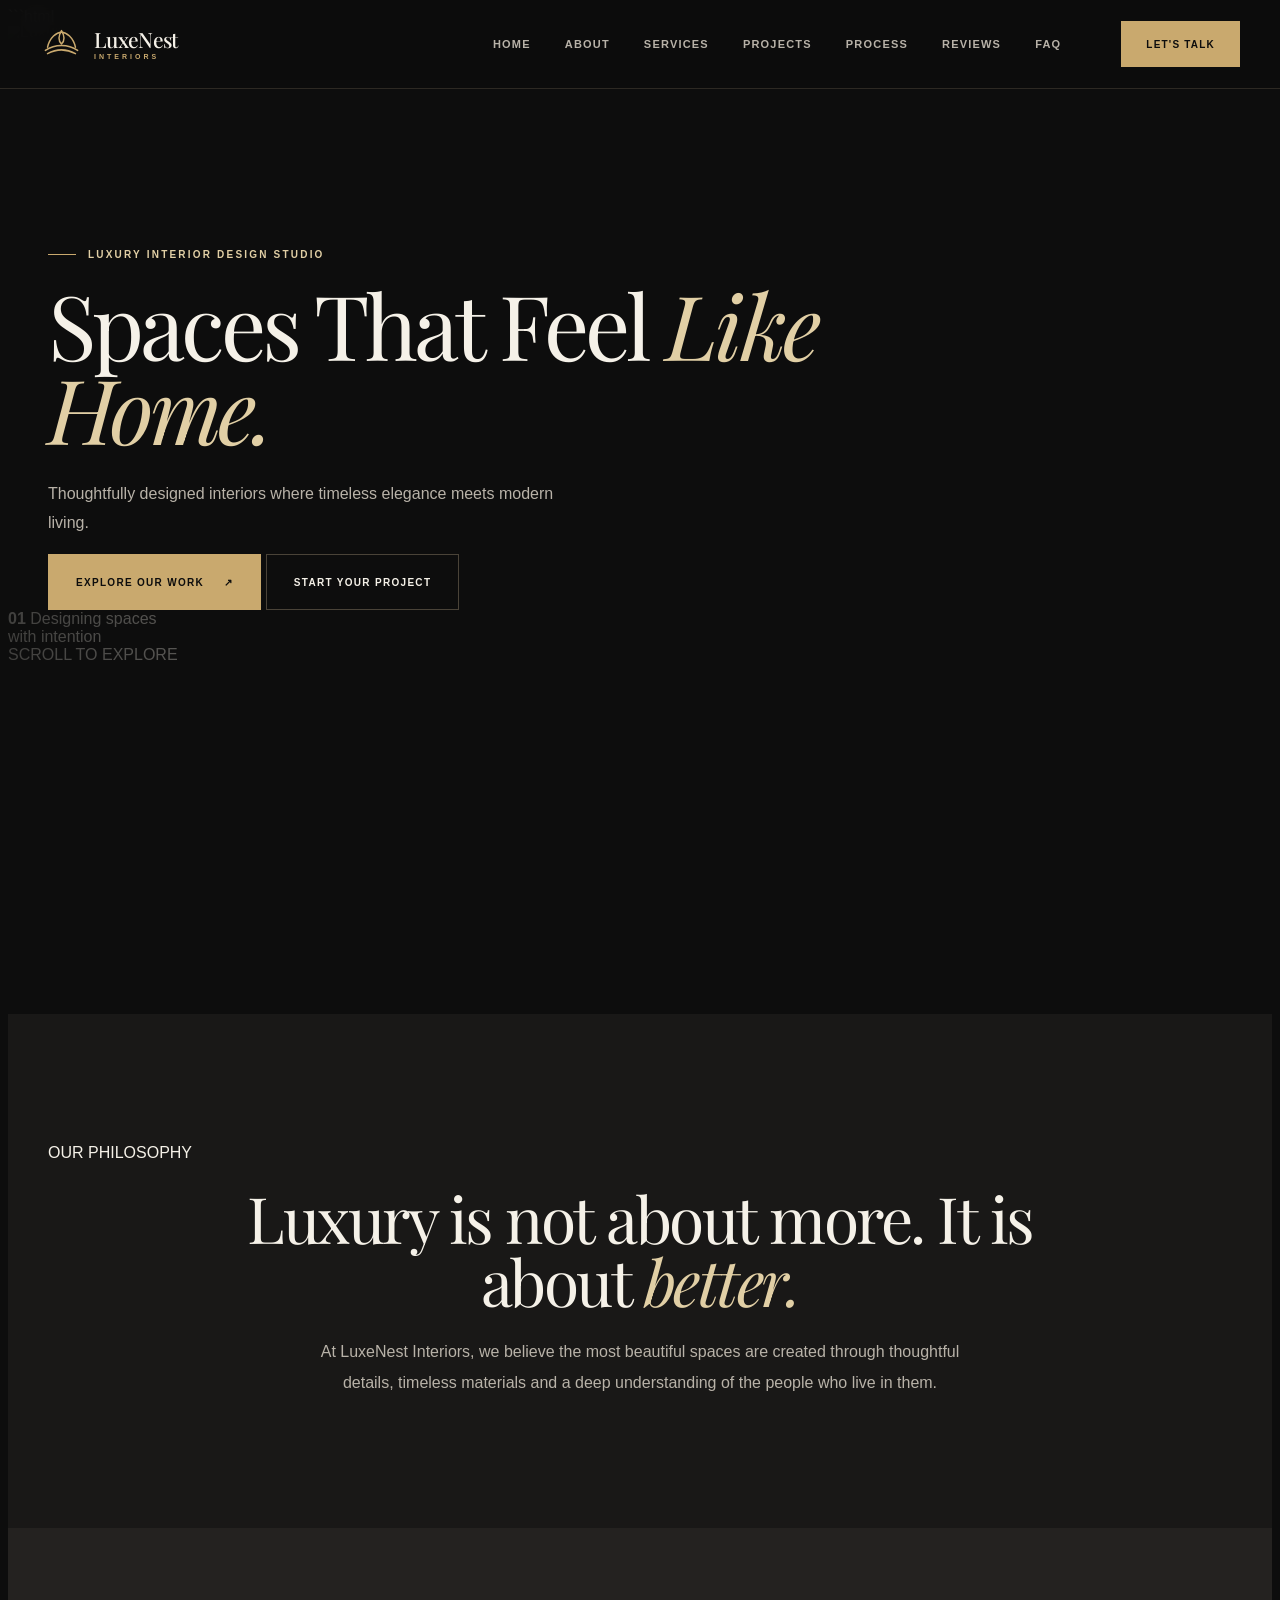
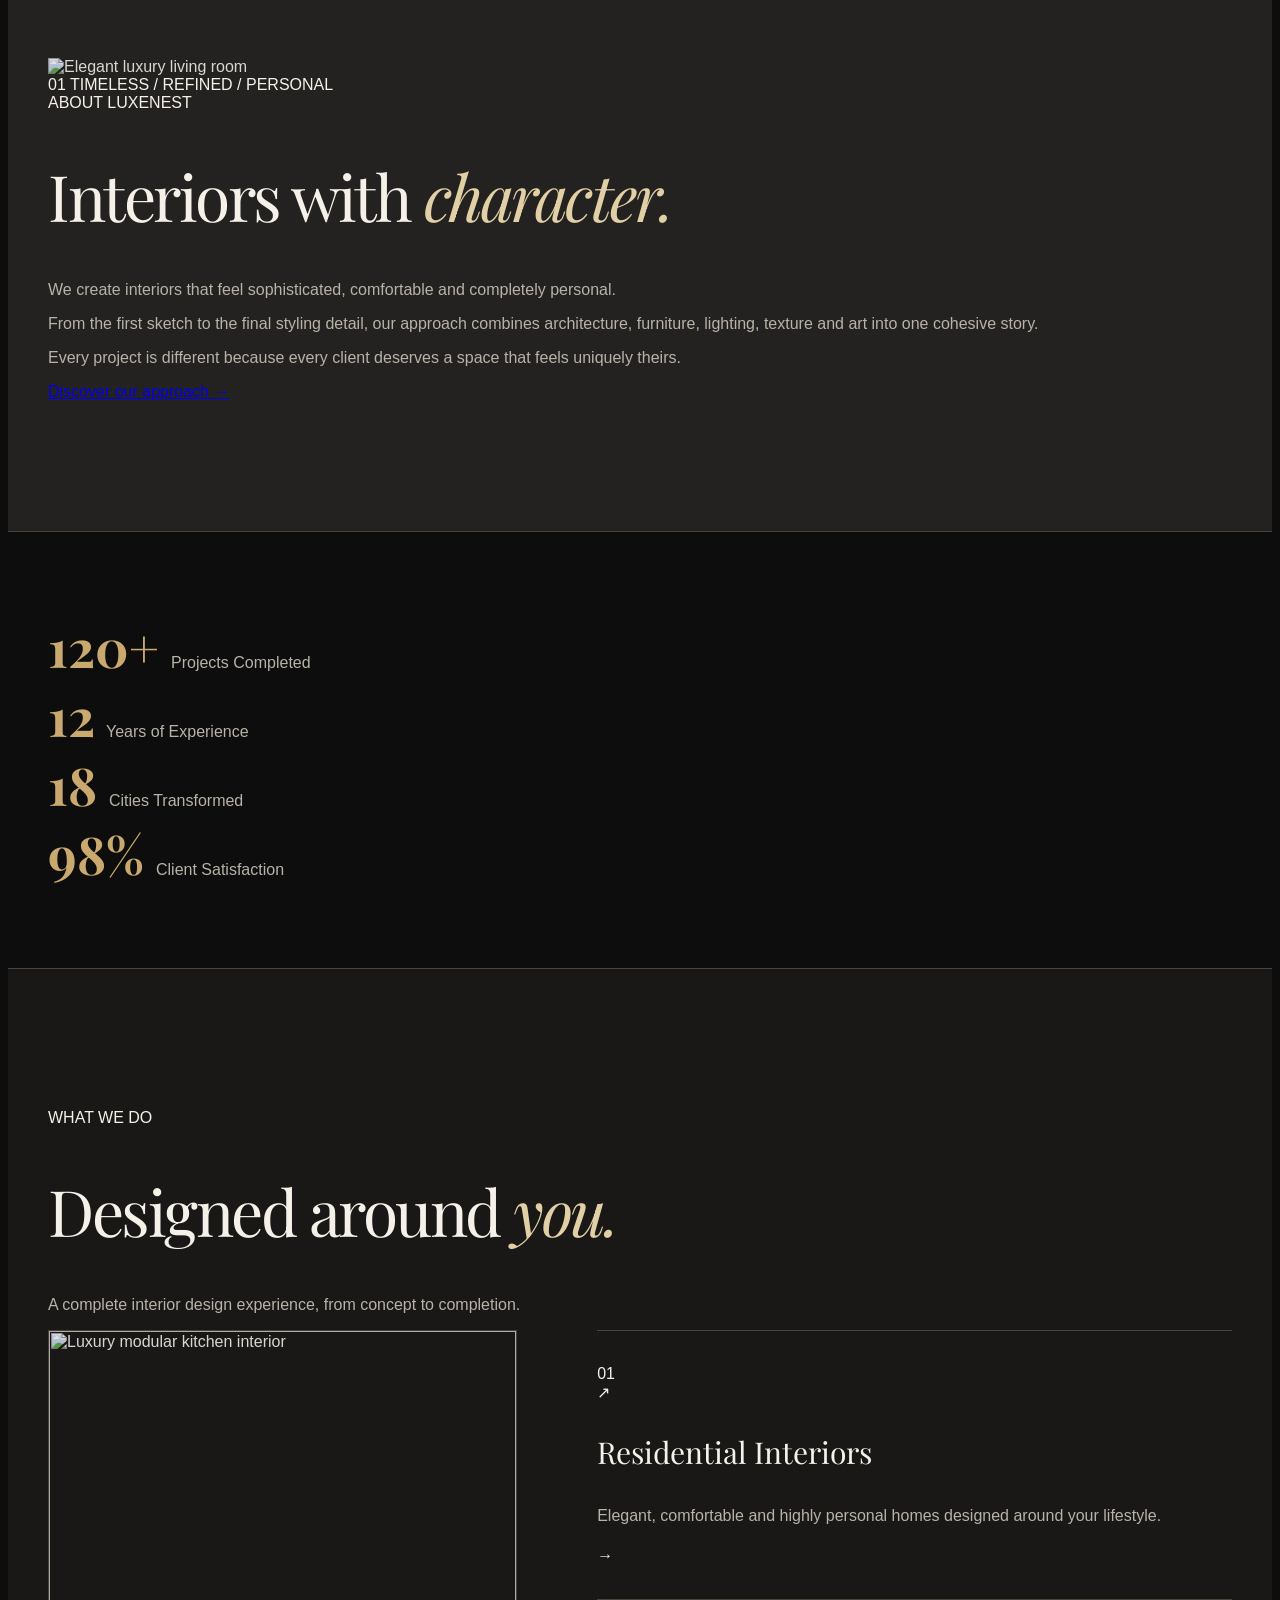
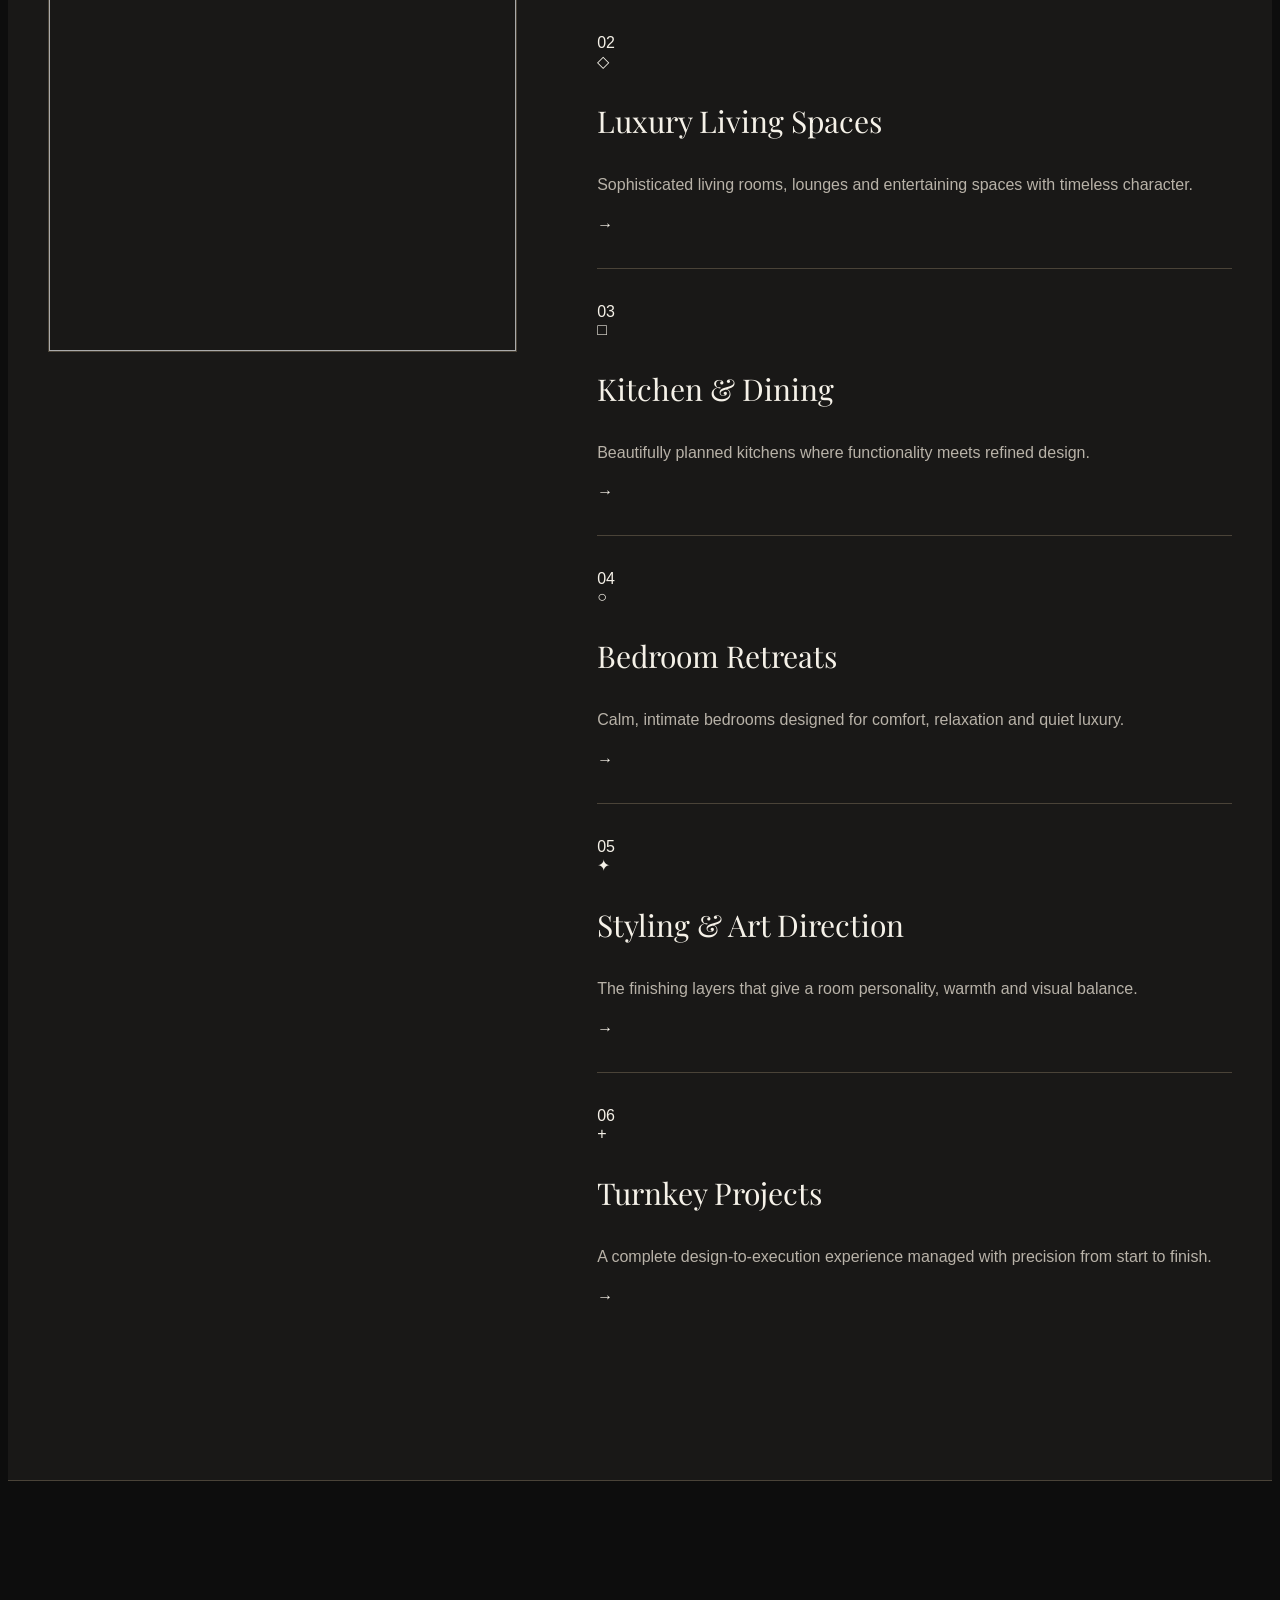
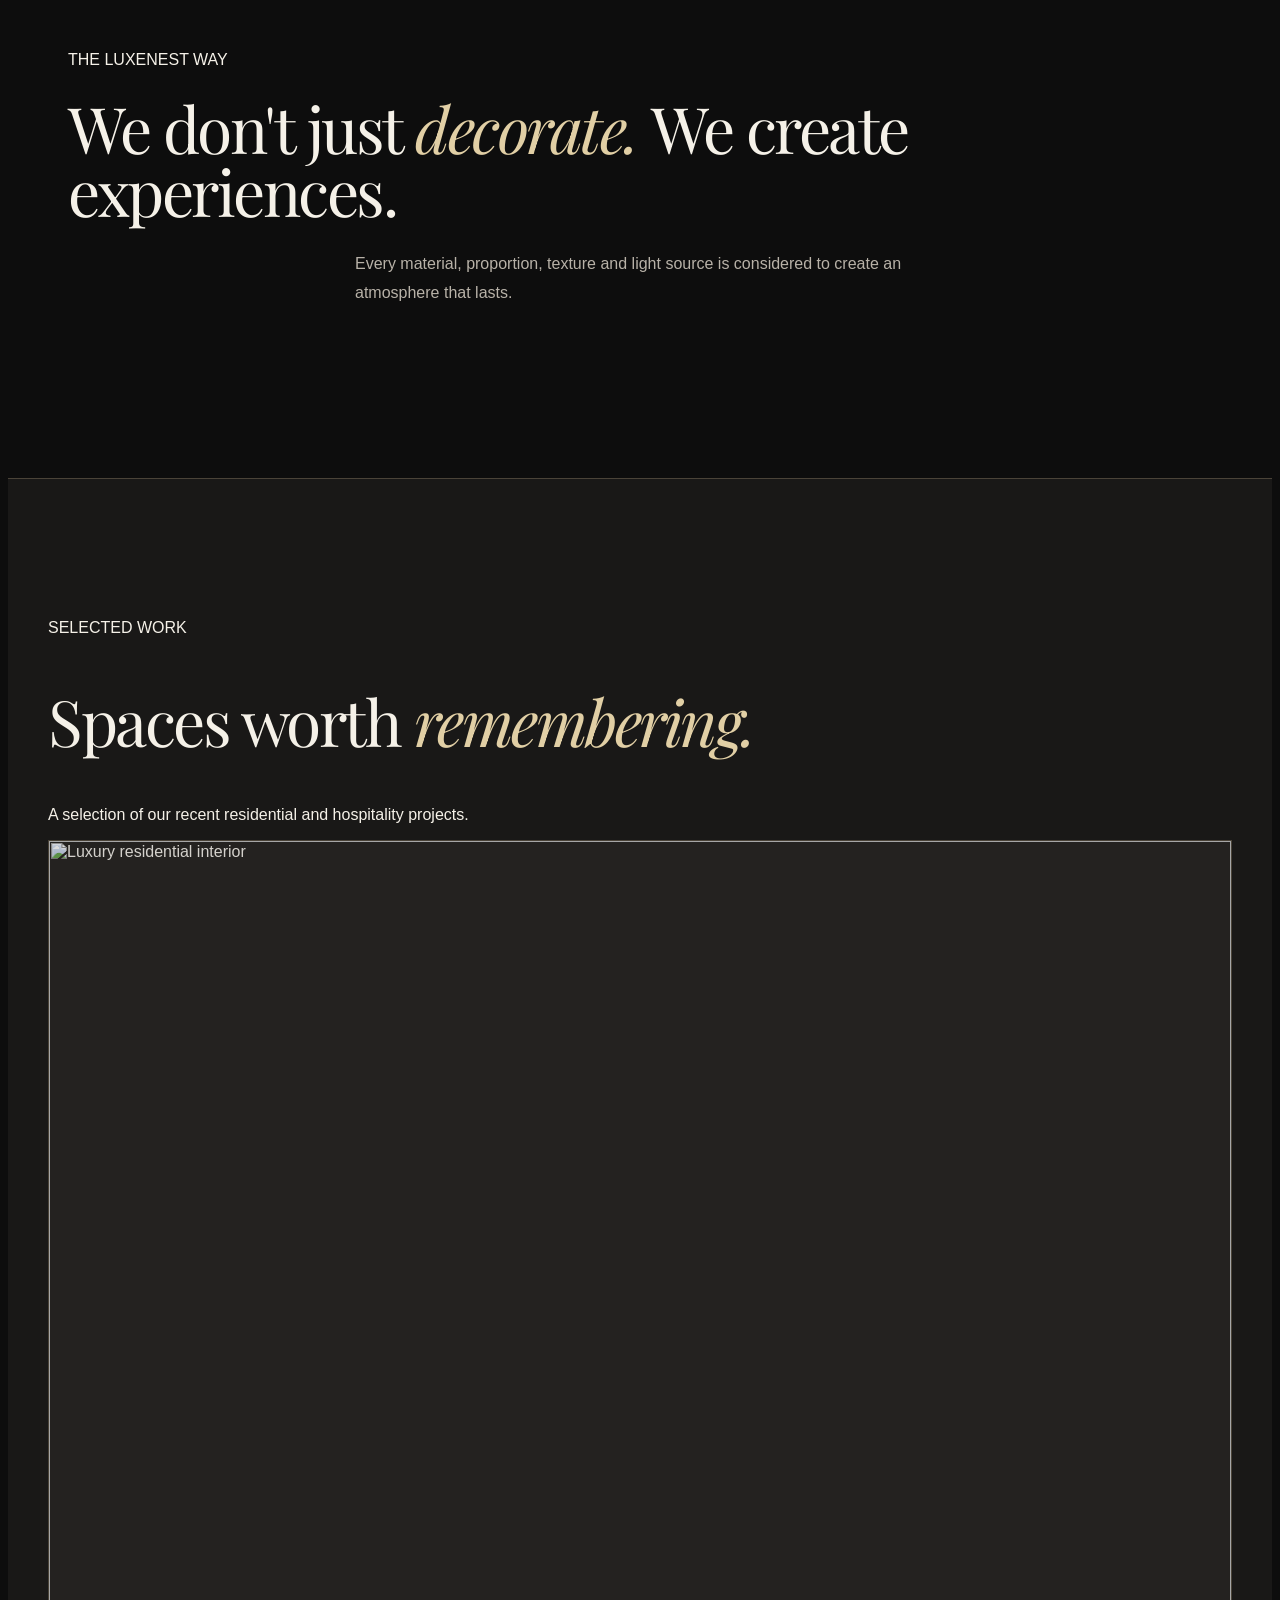
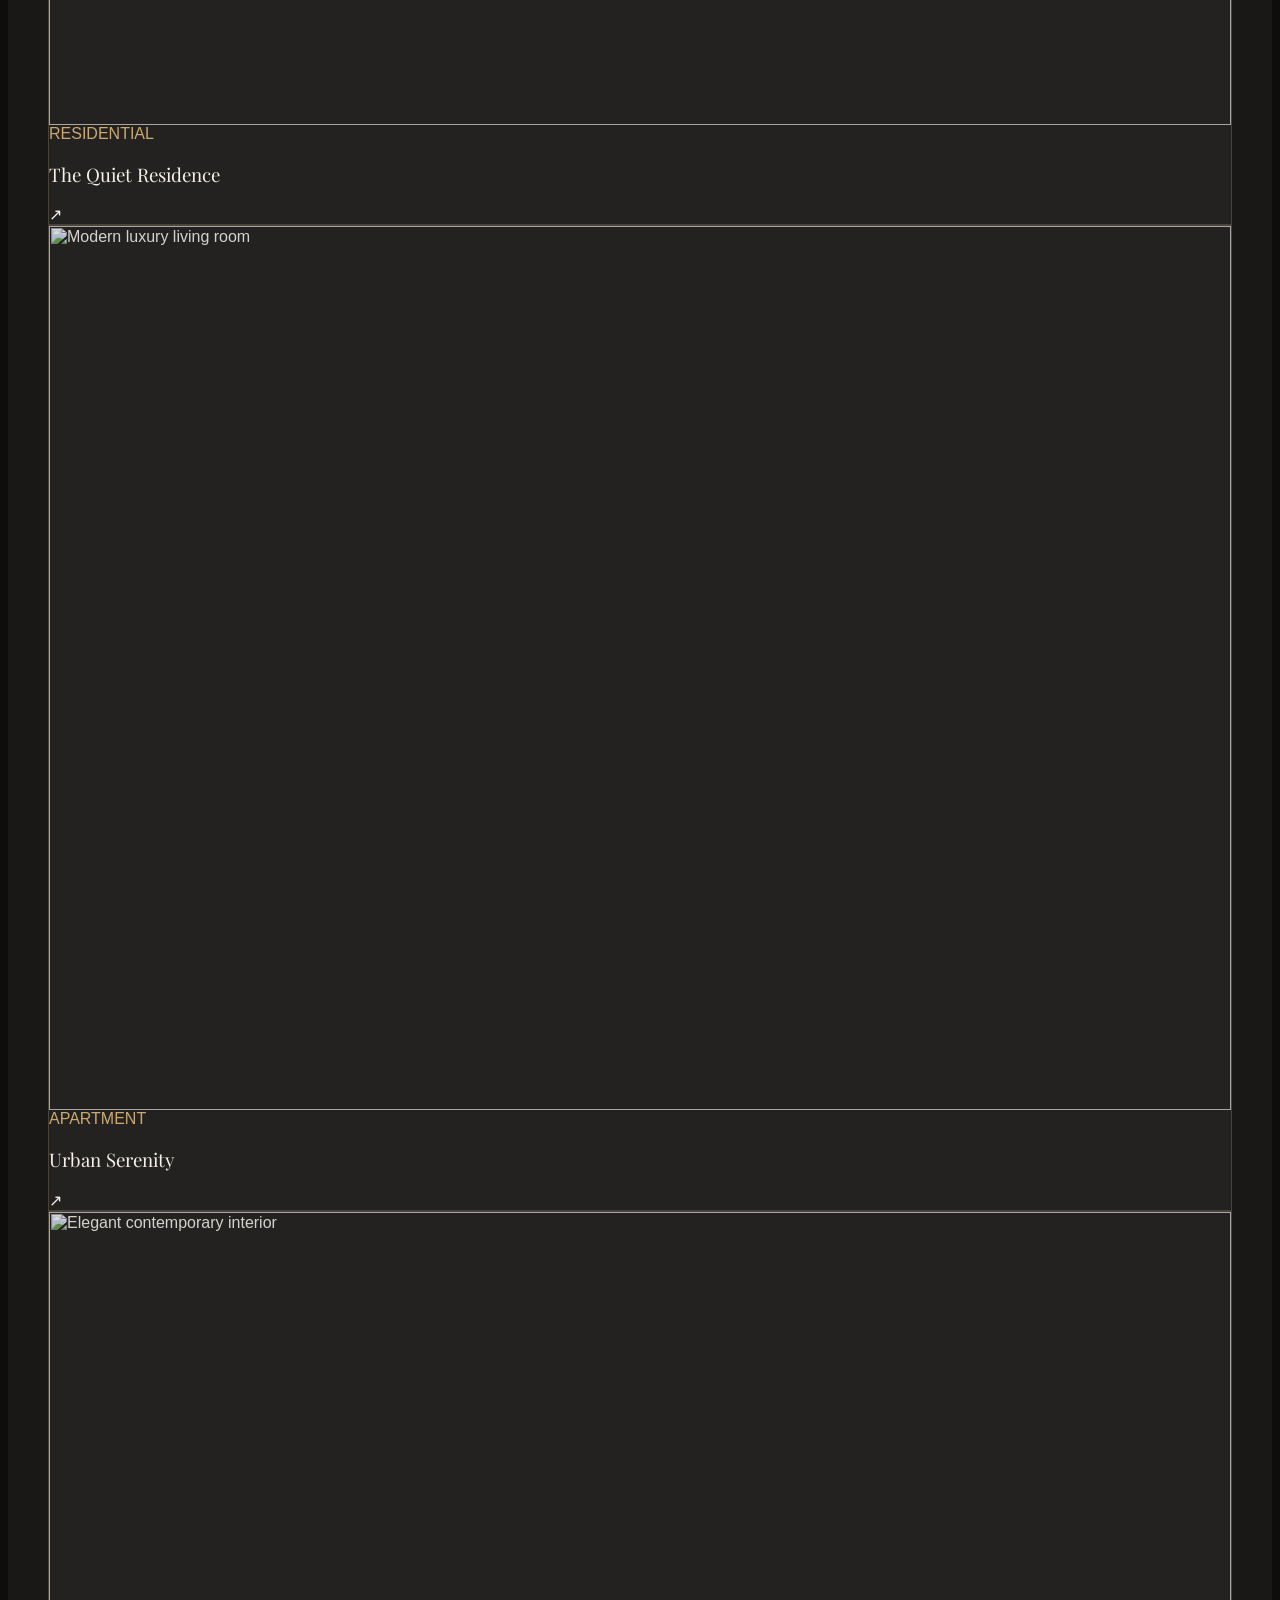
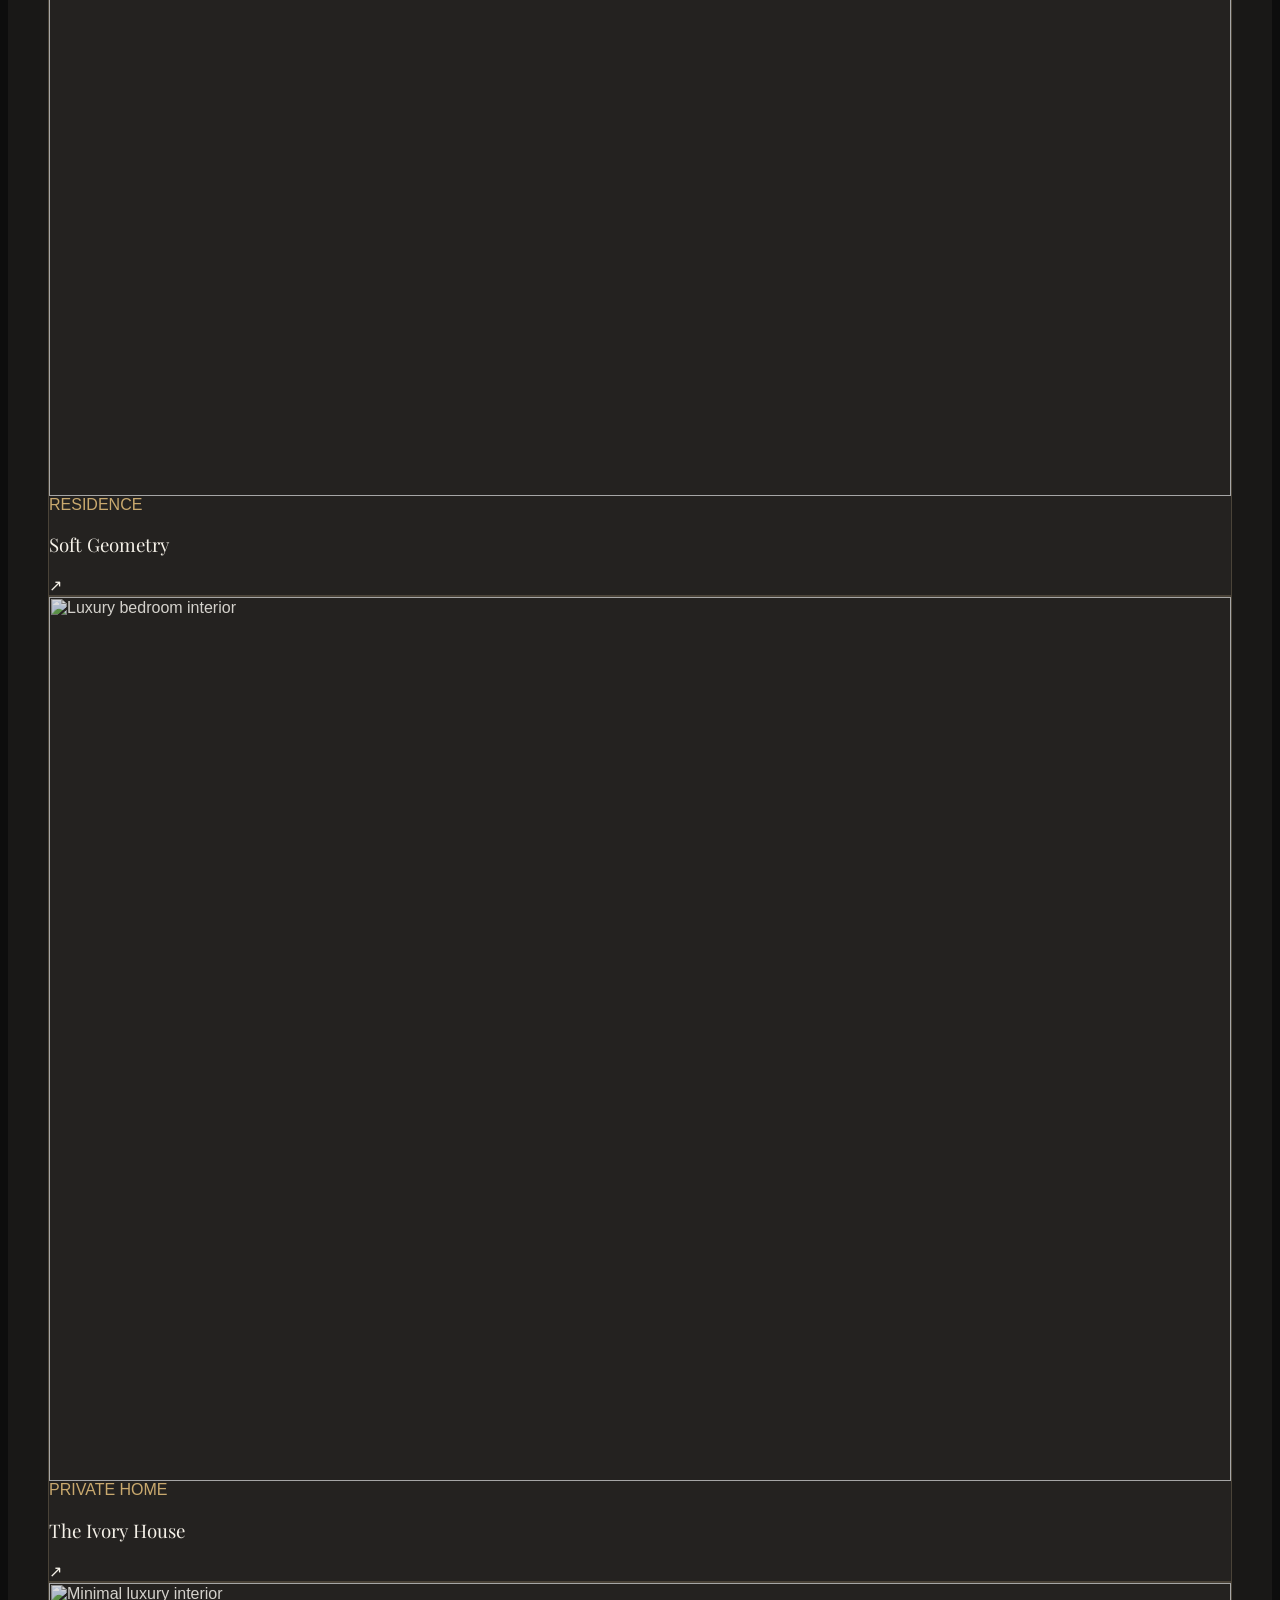
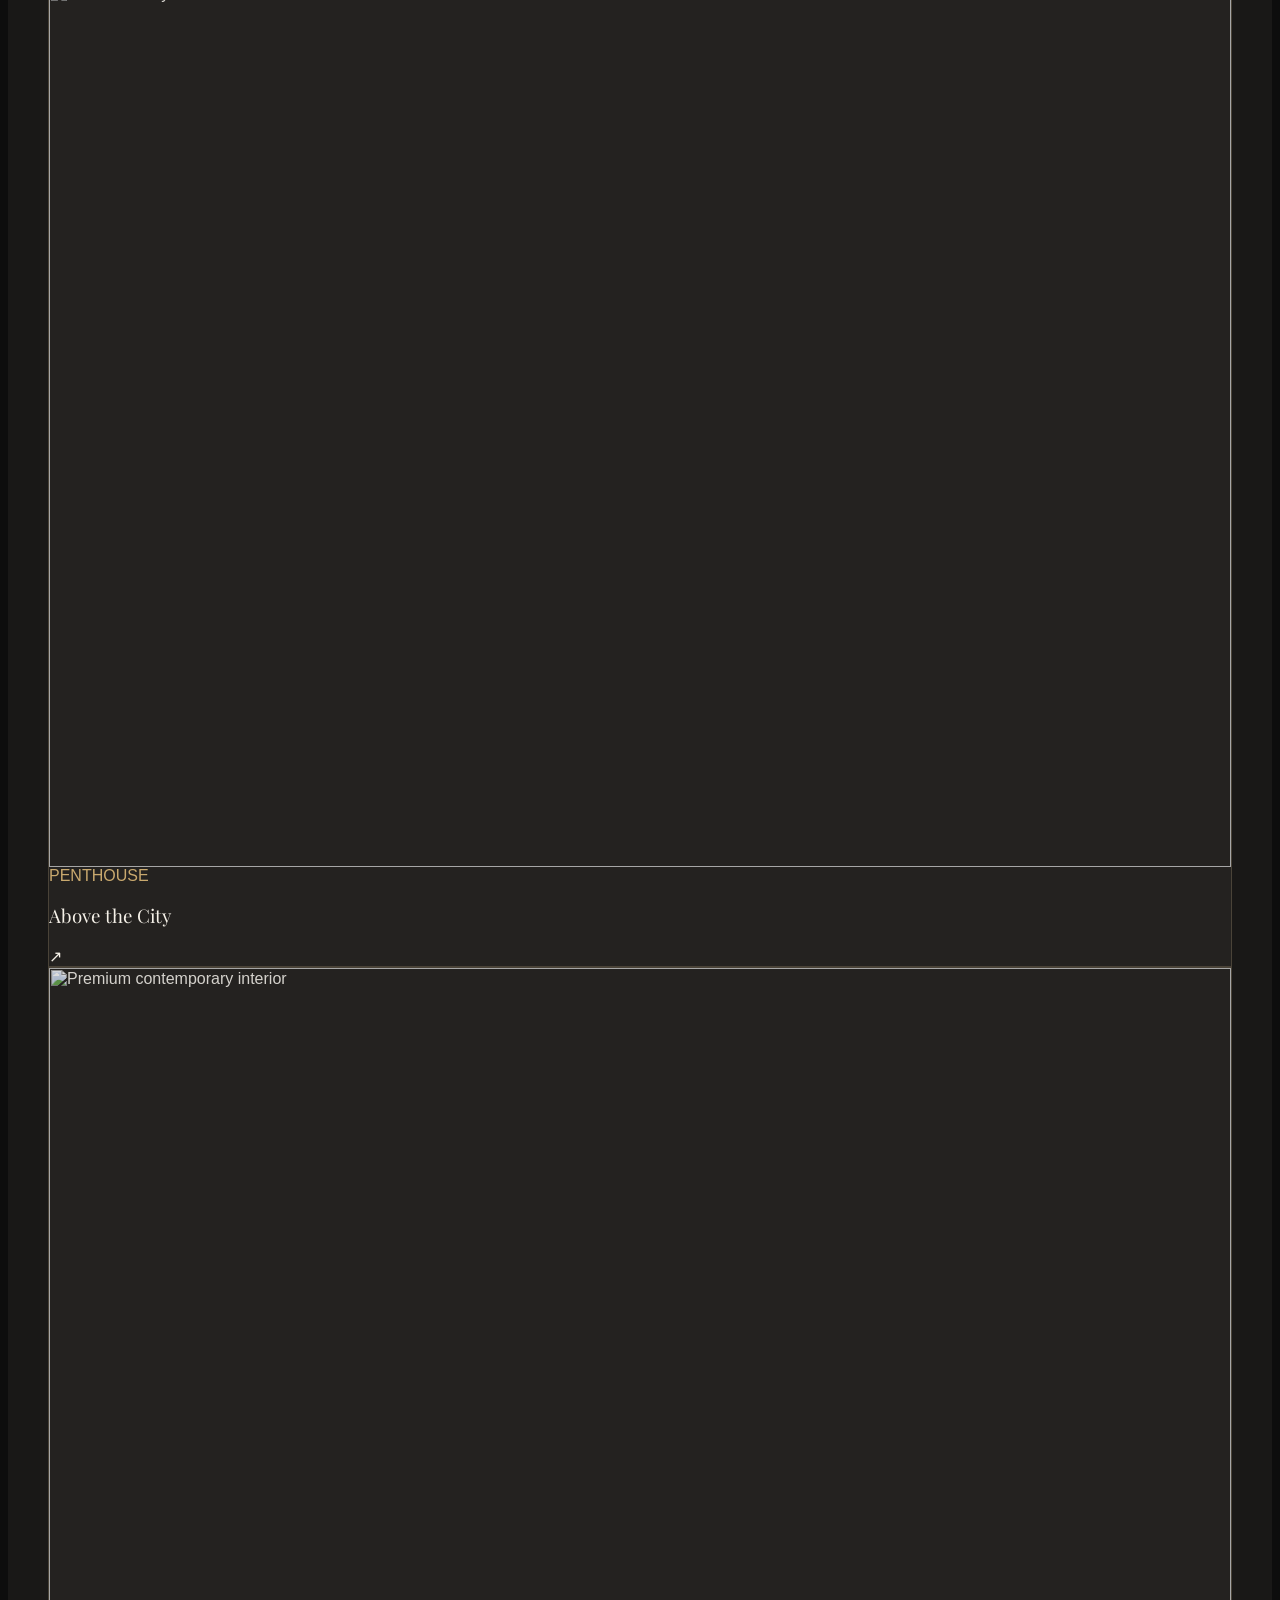
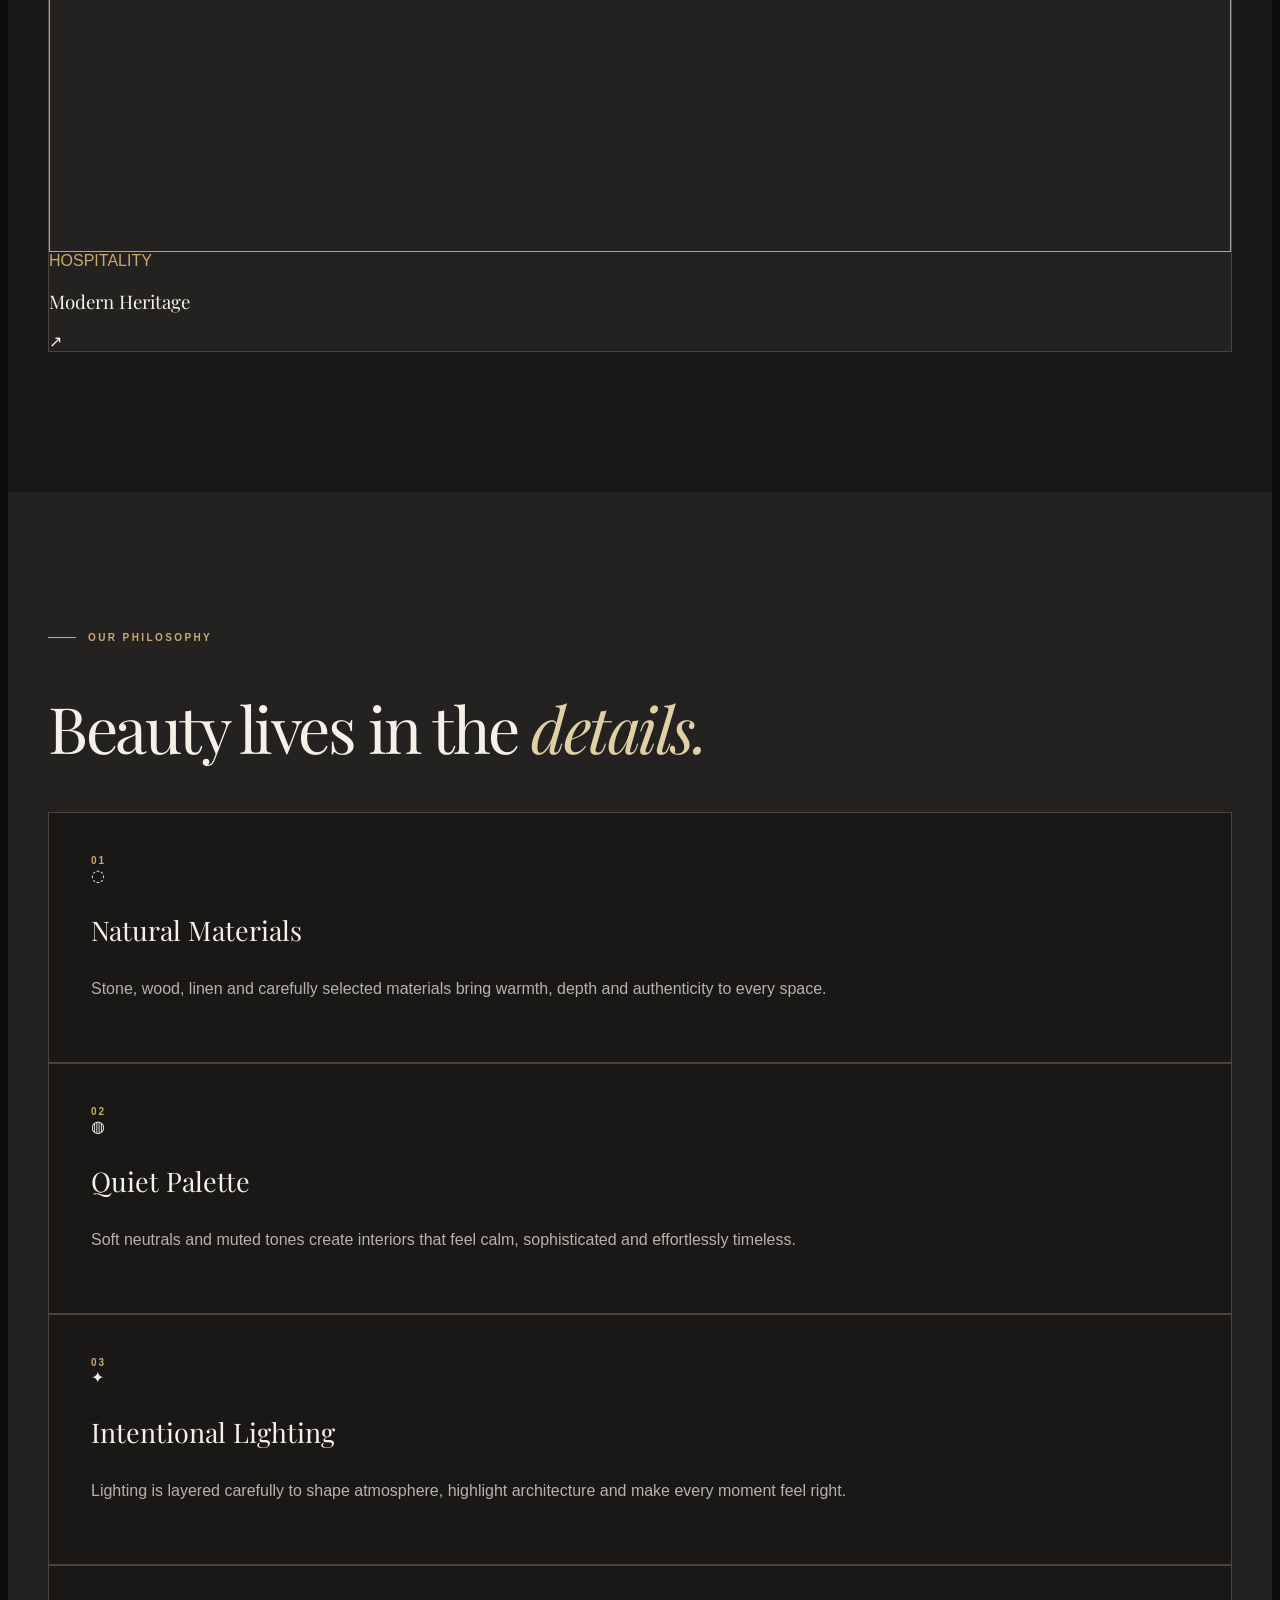
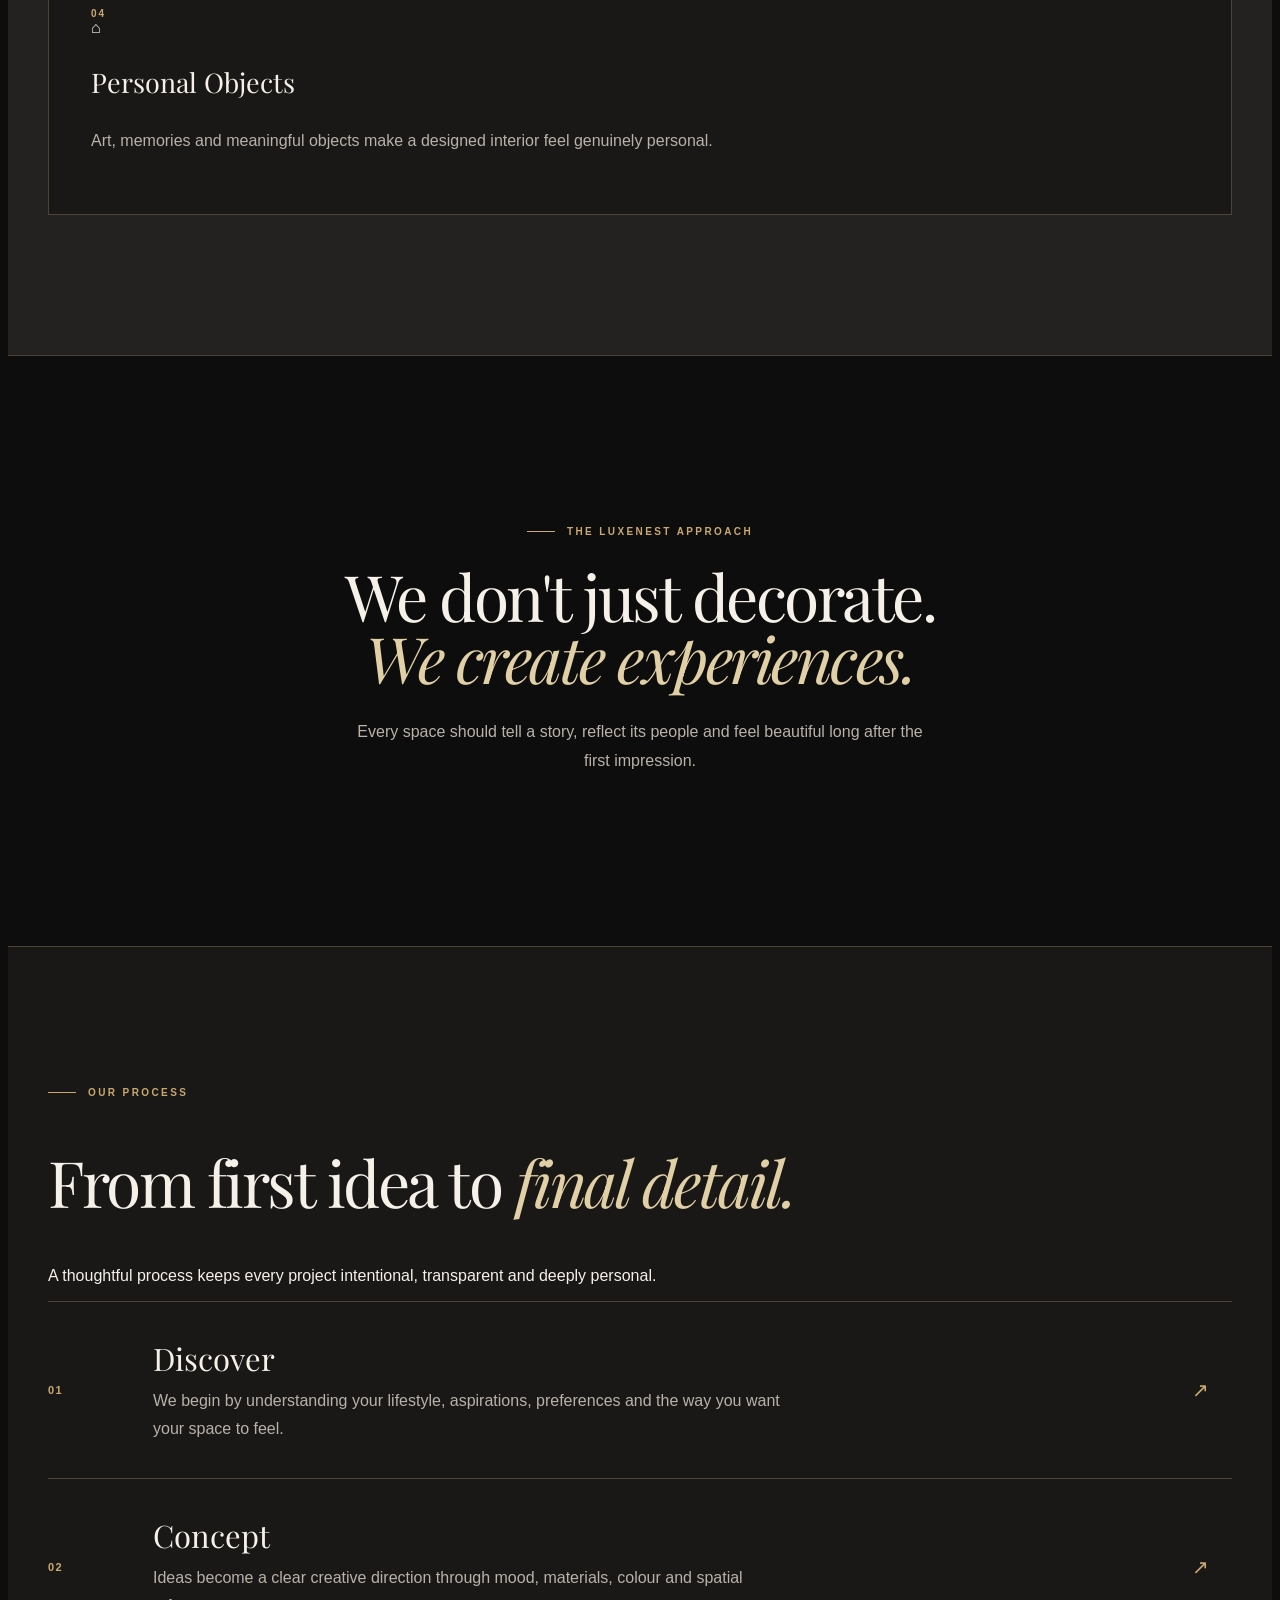
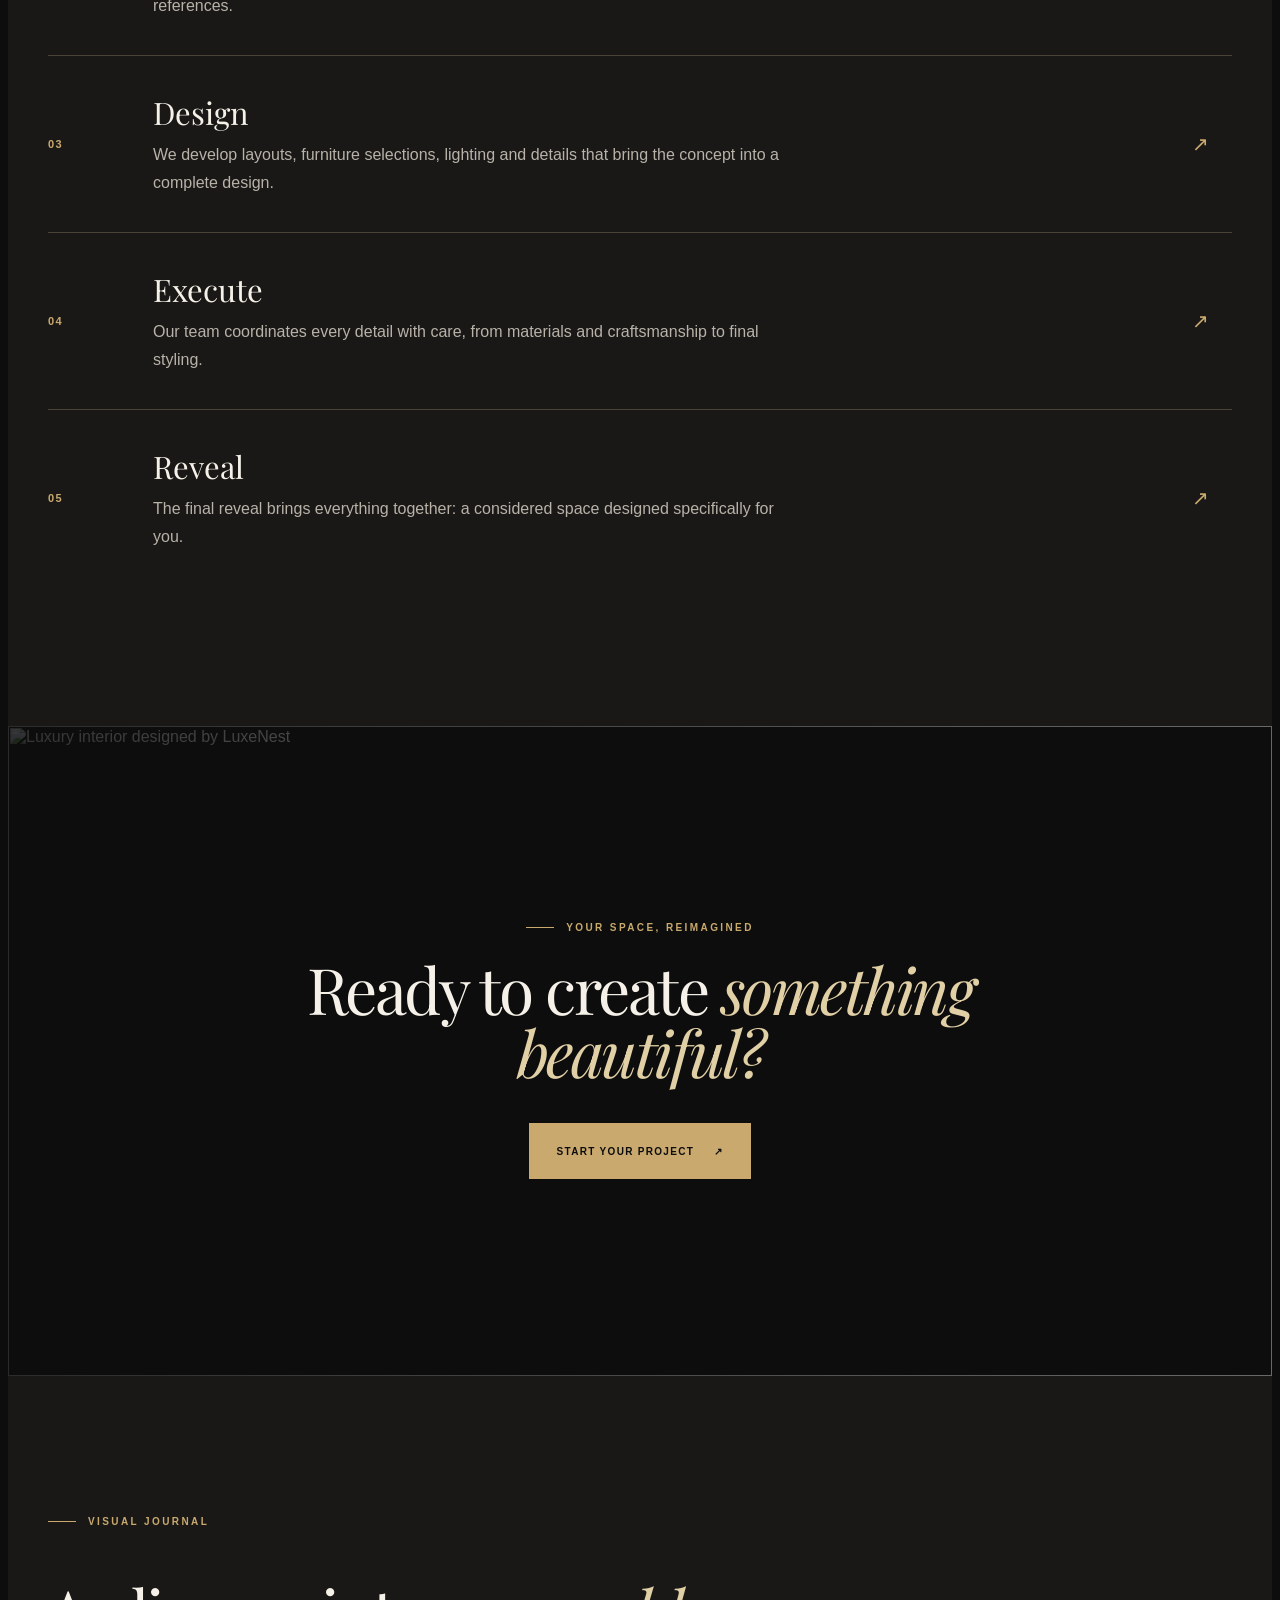
==== index.html @ ed3431c9 "Initial LuxeNest website" ====
```html
<!DOCTYPE html>
<html lang="en">

<head>

    <meta charset="UTF-8">

    <meta
        name="viewport"
        content="width=device-width, initial-scale=1.0"
    >

    <meta
        name="description"
        content="LuxeNest Interiors — Luxury interior design for refined modern living."
    >

    <title>LuxeNest Interiors | Luxury Interior Design</title>

    <!-- Google Fonts -->
    <link rel="preconnect" href="https://fonts.googleapis.com">

    <link
        rel="preconnect"
        href="https://fonts.gstatic.com"
        crossorigin
    >

    <link
        href="https://fonts.googleapis.com/css2?family=DM+Sans:wght@400;500;600;700&family=Playfair+Display:wght@400;500;600;700&display=swap"
        rel="stylesheet"
    >

    <!-- Main CSS -->
    <link
        rel="stylesheet"
        href="css/style.css"
    >

</head>


<body>


    <!-- =====================================================
         HEADER
    ====================================================== -->

    <header class="site-header">

        <div class="nav-container">

            <!-- PURE SYMBOL LOGO -->
            <a
                href="#home"
                class="logo"
                aria-label="LuxeNest Interiors"
            >

                <svg
                    class="brand-mark"
                    viewBox="0 0 80 80"
                    xmlns="http://www.w3.org/2000/svg"
                    aria-hidden="true"
                >

                    <!-- Outer nest curves -->

                    <path
                        d="M14 45
                           C18 27 31 17 40 17
                           C49 17 62 27 66 45"
                        fill="none"
                        stroke="currentColor"
                        stroke-width="3"
                        stroke-linecap="round"
                    />

                    <path
                        d="M10 51
                           C22 43 31 42 40 42
                           C49 42 58 43 70 51"
                        fill="none"
                        stroke="currentColor"
                        stroke-width="3"
                        stroke-linecap="round"
                    />

                    <path
                        d="M14 57
                           C25 51 32 50 40 50
                           C48 50 55 51 66 57"
                        fill="none"
                        stroke="currentColor"
                        stroke-width="3"
                        stroke-linecap="round"
                    />

                    <!-- Abstract central leaf -->

                    <path
                        d="M40 14
                           C34 24 34 33 40 39
                           C46 33 46 24 40 14Z"
                        fill="currentColor"
                    />

                </svg>

                <span class="logo-text">

                    <span class="logo-main">
                        LuxeNest
                    </span>

                    <span class="logo-sub">
                        INTERIORS
                    </span>

                </span>

            </a>


            <!-- Desktop Navigation -->

            <nav class="desktop-nav">

                <a href="#home">Home</a>

                <a href="#about">About</a>

                <a href="#services">Services</a>

                <a href="#projects">Projects</a>

                <a href="#process">Process</a>

                <a href="#reviews">Reviews</a>

                <a href="#faq">FAQ</a>

            </nav>


            <!-- Header CTA -->

            <a
                href="#contact"
                class="nav-contact"
            >
                Let's Talk
            </a>

        </div>

    </header>



    <!-- =====================================================
         MAIN
    ====================================================== -->

    <main>


        <!-- =================================================
             HERO
        ================================================== -->

        <section
            class="hero"
            id="home"
        >

            <div class="hero-image-wrapper">

                <img
                    src="images/hero.png"
                    alt="Luxury modern interior designed by LuxeNest"
                    class="hero-image"
                >

            </div>


            <div class="hero-overlay"></div>


            <div class="hero-content">

                <div class="hero-kicker">

                    <span></span>

                    LUXURY INTERIOR DESIGN STUDIO

                </div>


                <h1>

                    Spaces That Feel

                    <em>
                        Like Home.
                    </em>

                </h1>


                <p>

                    Thoughtfully designed interiors where timeless
                    elegance meets modern living.

                </p>


                <div class="hero-buttons">

                    <a
                        href="#projects"
                        class="btn btn-light"
                    >

                        Explore Our Work

                        <span>↗</span>

                    </a>


                    <a
                        href="#contact"
                        class="btn btn-outline-light"
                    >

                        Start Your Project

                    </a>

                </div>

            </div>


            <div class="hero-bottom">

                <div>

                    <strong>
                        01
                    </strong>

                    <span>
                        Designing spaces
                        <br>
                        with intention
                    </span>

                </div>


                <div class="scroll-indicator">

                    <span>
                        SCROLL TO EXPLORE
                    </span>

                    <div class="scroll-line"></div>

                </div>

            </div>

        </section>



        <!-- =================================================
             INTRODUCTION
        ================================================== -->

        <section class="intro-section">

            <div class="section-container intro-grid">

                <div class="small-label">

                    OUR PHILOSOPHY

                </div>


                <div class="intro-text">

                    <h2>

                        Luxury is not about

                        <span>
                            more.
                        </span>

                        It is about

                        <em>
                            better.
                        </em>

                    </h2>


                    <p>

                        At LuxeNest Interiors, we believe the most
                        beautiful spaces are created through thoughtful
                        details, timeless materials and a deep
                        understanding of the people who live in them.

                    </p>

                </div>

            </div>

        </section>



        <!-- =================================================
             ABOUT
        ================================================== -->

        <section
            class="about-section section-padding"
            id="about"
        >

            <div class="section-container about-grid">


                <div class="about-image reveal-image">

                    <img
                        src="images/about.png"
                        alt="Elegant luxury living room"
                        loading="lazy"
                    >


                    <div class="image-caption">

                        <span>
                            01
                        </span>

                        <span>
                            TIMELESS / REFINED / PERSONAL
                        </span>

                    </div>

                </div>



                <div class="about-content">

                    <div class="section-label">

                        <span></span>

                        ABOUT LUXENEST

                    </div>


                    <h2>

                        Interiors with

                        <em>
                            character.
                        </em>

                    </h2>


                    <p class="lead">

                        We create interiors that feel sophisticated,
                        comfortable and completely personal.

                    </p>


                    <p>

                        From the first sketch to the final styling
                        detail, our approach combines architecture,
                        furniture, lighting, texture and art into
                        one cohesive story.

                    </p>


                    <p>

                        Every project is different because every
                        client deserves a space that feels uniquely
                        theirs.

                    </p>


                    <a
                        href="#services"
                        class="text-link"
                    >

                        Discover our approach

                        <span>
                            →
                        </span>

                    </a>

                </div>

            </div>

        </section>



        <!-- =================================================
             STATS
        ================================================== -->

        <section class="stats-section">

            <div class="section-container stats-grid">

                <div class="stat-item">

                    <strong>
                        120+
                    </strong>

                    <span>
                        Projects Completed
                    </span>

                </div>


                <div class="stat-item">

                    <strong>
                        12
                    </strong>

                    <span>
                        Years of Experience
                    </span>

                </div>


                <div class="stat-item">

                    <strong>
                        18
                    </strong>

                    <span>
                        Cities Transformed
                    </span>

                </div>


                <div class="stat-item">

                    <strong>
                        98%
                    </strong>

                    <span>
                        Client Satisfaction
                    </span>

                </div>

            </div>

        </section>



        <!-- =================================================
             SERVICES
        ================================================== -->

        <section
            class="services-section section-padding"
            id="services"
        >

            <div class="section-container">


                <div class="section-heading">

                    <div class="section-label">

                        <span></span>

                        WHAT WE DO

                    </div>


                    <h2>

                        Designed around

                        <em>
                            you.
                        </em>

                    </h2>


                    <p>

                        A complete interior design experience,
                        from concept to completion.

                    </p>

                </div>



                <div class="services-layout">


                    <!-- Service image -->

                    <div class="services-feature-image">

                        <img
                            src="images/modular-kitchen.png"
                            alt="Luxury modular kitchen interior"
                            loading="lazy"
                        >

                        <div class="services-image-caption">

                            <span>
                                SIGNATURE SPACES
                            </span>

                            <strong>
                                Crafted for everyday living.
                            </strong>

                        </div>

                    </div>


                    <!-- Services list -->

                    <div class="services-list">


                        <article class="service-card">

                            <div class="service-number">
                                01
                            </div>

                            <div class="service-icon">
                                ↗
                            </div>

                            <div class="service-content">

                                <h3>
                                    Residential Interiors
                                </h3>

                                <p>

                                    Elegant, comfortable and highly
                                    personal homes designed around
                                    your lifestyle.

                                </p>

                            </div>

                            <div class="service-arrow">
                                →
                            </div>

                        </article>



                        <article class="service-card">

                            <div class="service-number">
                                02
                            </div>

                            <div class="service-icon">
                                ◇
                            </div>

                            <div class="service-content">

                                <h3>
                                    Luxury Living Spaces
                                </h3>

                                <p>

                                    Sophisticated living rooms,
                                    lounges and entertaining spaces
                                    with timeless character.

                                </p>

                            </div>

                            <div class="service-arrow">
                                →
                            </div>

                        </article>



                        <article class="service-card">

                            <div class="service-number">
                                03
                            </div>

                            <div class="service-icon">
                                □
                            </div>

                            <div class="service-content">

                                <h3>
                                    Kitchen & Dining
                                </h3>

                                <p>

                                    Beautifully planned kitchens
                                    where functionality meets
                                    refined design.

                                </p>

                            </div>

                            <div class="service-arrow">
                                →
                            </div>

                        </article>



                        <article class="service-card">

                            <div class="service-number">
                                04
                            </div>

                            <div class="service-icon">
                                ○
                            </div>

                            <div class="service-content">

                                <h3>
                                    Bedroom Retreats
                                </h3>

                                <p>

                                    Calm, intimate bedrooms designed
                                    for comfort, relaxation and
                                    quiet luxury.

                                </p>

                            </div>

                            <div class="service-arrow">
                                →
                            </div>

                        </article>



                        <article class="service-card">

                            <div class="service-number">
                                05
                            </div>

                            <div class="service-icon">
                                ✦
                            </div>

                            <div class="service-content">

                                <h3>
                                    Styling & Art Direction
                                </h3>

                                <p>

                                    The finishing layers that give
                                    a room personality, warmth and
                                    visual balance.

                                </p>

                            </div>

                            <div class="service-arrow">
                                →
                            </div>

                        </article>



                        <article class="service-card">

                            <div class="service-number">
                                06
                            </div>

                            <div class="service-icon">
                                +
                            </div>

                            <div class="service-content">

                                <h3>
                                    Turnkey Projects
                                </h3>

                                <p>

                                    A complete design-to-execution
                                    experience managed with precision
                                    from start to finish.

                                </p>

                            </div>

                            <div class="service-arrow">
                                →
                            </div>

                        </article>


                    </div>

                </div>

            </div>

        </section>



        <!-- =================================================
             STATEMENT
        ================================================== -->

        <section class="dark-statement">

            <div class="statement-circle"></div>

            <div class="section-container">

                <div class="statement-label">

                    THE LUXENEST WAY

                </div>


                <h2>

                    We don't just

                    <em>
                        decorate.
                    </em>

                    We create

                    <span>
                        experiences.
                    </span>

                </h2>


                <p>

                    Every material, proportion, texture and light
                    source is considered to create an atmosphere
                    that lasts.

                </p>

            </div>

        </section>



        <!-- =================================================
             PROJECTS
        ================================================== -->

        <section
            class="projects-section section-padding"
            id="projects"
        >

            <div class="section-container">


                <div class="projects-heading">

                    <div>

                        <div class="section-label">

                            <span></span>

                            SELECTED WORK

                        </div>


                        <h2>

                            Spaces worth

                            <em>
                                remembering.
                            </em>

                        </h2>

                    </div>


                    <p>

                        A selection of our recent residential
                        and hospitality projects.

                    </p>

                </div>



                <div class="projects-grid">


                    <article class="project-card project-large">

                        <div class="project-image">

                            <img
                                src="images/project1.png"
                                alt="Luxury residential interior"
                                loading="lazy"
                            >


                            <div class="project-overlay">

                                <div>

                                    <span>
                                        RESIDENTIAL
                                    </span>

                                    <h3>
                                        The Quiet Residence
                                    </h3>

                                </div>


                                <div class="project-circle">
                                    ↗
                                </div>

                            </div>

                        </div>

                    </article>



                    <article class="project-card">

                        <div class="project-image">

                            <img
                                src="images/project2.png"
                                alt="Modern luxury living room"
                                loading="lazy"
                            >


                            <div class="project-overlay">

                                <div>

                                    <span>
                                        APARTMENT
                                    </span>

                                    <h3>
                                        Urban Serenity
                                    </h3>

                                </div>


                                <div class="project-circle">
                                    ↗
                                </div>

                            </div>

                        </div>

                    </article>



                    <article class="project-card">

                        <div class="project-image">

                            <img
                                src="images/project3.png"
                                alt="Elegant contemporary interior"
                                loading="lazy"
                            >


                            <div class="project-overlay">

                                <div>

                                    <span>
                                        RESIDENCE
                                    </span>

                                    <h3>
                                        Soft Geometry
                                    </h3>

                                </div>


                                <div class="project-circle">
                                    ↗
                                </div>

                            </div>

                        </div>

                    </article>



                    <article class="project-card">

                        <div class="project-image">

                            <img
                                src="images/project4.png"
                                alt="Luxury bedroom interior"
                                loading="lazy"
                            >


                            <div class="project-overlay">

                                <div>

                                    <span>
                                        PRIVATE HOME
                                    </span>

                                    <h3>
                                        The Ivory House
                                    </h3>

                                </div>


                                <div class="project-circle">
                                    ↗
                                </div>

                            </div>

                        </div>

                    </article>



                    <article class="project-card">

                        <div class="project-image">

                            <img
                                src="images/project5.png"
                                alt="Minimal luxury interior"
                                loading="lazy"
                            >


                            <div class="project-overlay">

                                <div>

                                    <span>
                                        PENTHOUSE
                                    </span>

                                    <h3>
                                        Above the City
                                    </h3>

                                </div>


                                <div class="project-circle">
                                    ↗
                                </div>

                            </div>

                        </div>

                    </article>



                    <article class="project-card project-wide">

                        <div class="project-image">

                            <img
                                src="images/project6.png"
                                alt="Premium contemporary interior"
                                loading="lazy"
                            >


                            <div class="project-overlay">

                                <div>

                                    <span>
                                        HOSPITALITY
                                    </span>

                                    <h3>
                                        Modern Heritage
                                    </h3>

                                </div>


                                <div class="project-circle">
                                    ↗
                                </div>

                            </div>

                        </div>

                    </article>


                </div>

            </div>

        </section>



        <!-- =================================================
             DESIGN PHILOSOPHY
        ================================================== -->

        <section
            class="philosophy-section"
            id="philosophy"
        >

            <div class="section-container">

                <div class="section-heading">

                    <span class="eyebrow">
                        OUR PHILOSOPHY
                    </span>

                    <h2>

                        Beauty lives in the

                        <em>
                            details.
                        </em>

                    </h2>

                </div>


                <div class="philosophy-grid">


                    <article class="philosophy-card">

                        <div class="philosophy-number">
                            01
                        </div>

                        <div class="philosophy-icon">
                            ◌
                        </div>

                        <h3>
                            Natural Materials
                        </h3>

                        <p>

                            Stone, wood, linen and carefully selected
                            materials bring warmth, depth and
                            authenticity to every space.

                        </p>

                    </article>



                    <article class="philosophy-card">

                        <div class="philosophy-number">
                            02
                        </div>

                        <div class="philosophy-icon">
                            ◍
                        </div>

                        <h3>
                            Quiet Palette
                        </h3>

                        <p>

                            Soft neutrals and muted tones create
                            interiors that feel calm, sophisticated
                            and effortlessly timeless.

                        </p>

                    </article>



                    <article class="philosophy-card">

                        <div class="philosophy-number">
                            03
                        </div>

                        <div class="philosophy-icon">
                            ✦
                        </div>

                        <h3>
                            Intentional Lighting
                        </h3>

                        <p>

                            Lighting is layered carefully to shape
                            atmosphere, highlight architecture and
                            make every moment feel right.

                        </p>

                    </article>



                    <article class="philosophy-card">

                        <div class="philosophy-number">
                            04
                        </div>

                        <div class="philosophy-icon">
                            ⌂
                        </div>

                        <h3>
                            Personal Objects
                        </h3>

                        <p>

                            Art, memories and meaningful objects
                            make a designed interior feel genuinely
                            personal.

                        </p>

                    </article>


                </div>

            </div>

        </section>



        <!-- =================================================
             DARK STATEMENT
        ================================================== -->

        <section class="dark-statement">

            <div class="dark-statement-inner">

                <span class="eyebrow light-eyebrow">
                    THE LUXENEST APPROACH
                </span>

                <h2>

                    We don't just decorate.

                    <br>

                    <em>
                        We create experiences.
                    </em>

                </h2>

                <p>

                    Every space should tell a story, reflect its people
                    and feel beautiful long after the first impression.

                </p>

            </div>

        </section>



        <!-- =================================================
             PROCESS
        ================================================== -->

        <section
            class="process-section"
            id="process"
        >

            <div class="section-container">

                <div class="process-header">

                    <div>

                        <span class="eyebrow">
                            OUR PROCESS
                        </span>

                        <h2>

                            From first idea to

                            <em>
                                final detail.
                            </em>

                        </h2>

                    </div>


                    <p>

                        A thoughtful process keeps every project
                        intentional, transparent and deeply personal.

                    </p>

                </div>


                <div class="process-list">


                    <div class="process-item">

                        <span class="process-number">
                            01
                        </span>

                        <div class="process-content">

                            <h3>
                                Discover
                            </h3>

                            <p>

                                We begin by understanding your lifestyle,
                                aspirations, preferences and the way you
                                want your space to feel.

                            </p>

                        </div>

                        <span class="process-arrow">
                            ↗
                        </span>

                    </div>



                    <div class="process-item">

                        <span class="process-number">
                            02
                        </span>

                        <div class="process-content">

                            <h3>
                                Concept
                            </h3>

                            <p>

                                Ideas become a clear creative direction
                                through mood, materials, colour and
                                spatial references.

                            </p>

                        </div>

                        <span class="process-arrow">
                            ↗
                        </span>

                    </div>



                    <div class="process-item">

                        <span class="process-number">
                            03
                        </span>

                        <div class="process-content">

                            <h3>
                                Design
                            </h3>

                            <p>

                                We develop layouts, furniture selections,
                                lighting and details that bring the
                                concept into a complete design.

                            </p>

                        </div>

                        <span class="process-arrow">
                            ↗
                        </span>

                    </div>



                    <div class="process-item">

                        <span class="process-number">
                            04
                        </span>

                        <div class="process-content">

                            <h3>
                                Execute
                            </h3>

                            <p>

                                Our team coordinates every detail with
                                care, from materials and craftsmanship
                                to final styling.

                            </p>

                        </div>

                        <span class="process-arrow">
                            ↗
                        </span>

                    </div>



                    <div class="process-item">

                        <span class="process-number">
                            05
                        </span>

                        <div class="process-content">

                            <h3>
                                Reveal
                            </h3>

                            <p>

                                The final reveal brings everything
                                together: a considered space designed
                                specifically for you.

                            </p>

                        </div>

                        <span class="process-arrow">
                            ↗
                        </span>

                    </div>


                </div>

            </div>

        </section>



        <!-- =================================================
             BIG IMAGE CTA
        ================================================== -->

        <section class="image-cta-section">

            <div class="image-cta-image">

                <img
                    src="images/gallery1.png"
                    alt="Luxury interior designed by LuxeNest"
                >

            </div>

            <div class="image-cta-overlay"></div>

            <div class="image-cta-content">

                <span class="eyebrow light-eyebrow">
                    YOUR SPACE, REIMAGINED
                </span>

                <h2>

                    Ready to create

                    <em>
                        something beautiful?
                    </em>

                </h2>

                <a
                    href="#contact"
                    class="btn btn-light"
                >

                    Start Your Project

                    <span>
                        ↗
                    </span>

                </a>

            </div>

        </section>



        <!-- =================================================
             GALLERY
        ================================================== -->

        <section
            class="gallery-section"
            id="gallery"
        >

            <div class="section-container">

                <div class="gallery-header">

                    <div>

                        <span class="eyebrow">
                            VISUAL JOURNAL
                        </span>

                        <h2>

                            A glimpse into

                            <em>
                                our world.
                            </em>

                        </h2>

                    </div>


                    <p>

                        Spaces shaped by natural materials,
                        thoughtful details and a quiet sense
                        of luxury.

                    </p>

                </div>


                <div class="gallery-grid">


                    <div class="gallery-item gallery-large">

                        <img
                            src="images/gallery1.png"
                            alt="Luxury living room interior"
                            loading="lazy"
                        >

                        <div class="gallery-overlay">

                            <span>
                                Living Spaces
                            </span>

                        </div>

                    </div>



                    <div class="gallery-item gallery-tall">

                        <img
                            src="images/gallery2.png"
                            alt="Elegant interior detail"
                            loading="lazy"
                        >

                        <div class="gallery-overlay">

                            <span>
                                Details
                            </span>

                        </div>

                    </div>



                    <div class="gallery-item">

                        <img
                            src="images/gallery3.png"
                            alt="Modern luxury interior"
                            loading="lazy"
                        >

                        <div class="gallery-overlay">

                            <span>
                                Modern Living
                            </span>

                        </div>

                    </div>



                    <div class="gallery-item gallery-tall">

                        <img
                            src="images/gallery4.png"
                            alt="Minimal luxury bedroom"
                            loading="lazy"
                        >

                        <div class="gallery-overlay">

                            <span>
                                Bedrooms
                            </span>

                        </div>

                    </div>



                    <div class="gallery-item">

                        <img
                            src="images/gallery5.png"
                            alt="Luxury interior styling"
                            loading="lazy"
                        >

                        <div class="gallery-overlay">

                            <span>
                                Styling
                            </span>

                        </div>

                    </div>


                </div>

            </div>

        </section>



        <!-- =================================================
             REVIEWS
        ================================================== -->

        <section
            class="reviews-section"
            id="reviews"
        >

            <div class="section-container">

                <div class="reviews-header">

                    <span class="eyebrow">
                        CLIENT STORIES
                    </span>

                    <h2>

                        Spaces that feel

                        <em>
                            like you.
                        </em>

                    </h2>

                </div>


                <div class="reviews-grid">


                    <article class="review-card">

                        <div class="review-stars">
                            ★ ★ ★ ★ ★
                        </div>

                        <blockquote>

                            “LuxeNest understood exactly what we wanted
                            before we even knew how to describe it.”

                        </blockquote>

                        <div class="review-author">

                            <div class="review-avatar">
                                A
                            </div>

                            <div>

                                <strong>
                                    Aditya & Rhea
                                </strong>

                                <span>
                                    Residential Project
                                </span>

                            </div>

                        </div>

                    </article>



                    <article class="review-card featured-review">

                        <div class="review-stars">
                            ★ ★ ★ ★ ★
                        </div>

                        <blockquote>

                            “The entire experience was thoughtful,
                            professional and completely stress-free.”

                        </blockquote>

                        <div class="review-author">

                            <div class="review-avatar">
                                N
                            </div>

                            <div>

                                <strong>
                                    Neha Kapoor
                                </strong>

                                <span>
                                    Apartment Project
                                </span>

                            </div>

                        </div>

                    </article>



                    <article class="review-card">

                        <div class="review-stars">
                            ★ ★ ★ ★ ★
                        </div>

                        <blockquote>

                            “Our home finally feels like a reflection
                            of who we are.”

                        </blockquote>

                        <div class="review-author">

                            <div class="review-avatar">
                                K
                            </div>

                            <div>

                                <strong>
                                    Karan Mehta
                                </strong>

                                <span>
                                    Penthouse Project
                                </span>

                            </div>

                        </div>

                    </article>


                </div>

            </div>

        </section>



        <!-- =================================================
             FAQ
        ================================================== -->

        <section
            class="faq-section"
            id="faq"
        >

            <div class="section-container">

                <div class="faq-layout">


                    <div class="faq-intro">

                        <span class="eyebrow">
                            FAQ
                        </span>

                        <h2>

                            Questions,

                            <em>
                                answered.
                            </em>

                        </h2>

                        <p>

                            Everything you need to know before beginning
                            your interior design journey with LuxeNest.

                        </p>

                        <a
                            href="#contact"
                            class="text-link"
                        >

                            Still have questions? Let's talk

                            <span>
                                ↗
                            </span>

                        </a>

                    </div>



                    <div class="faq-list">


                        <details
                            class="faq-item"
                            open
                        >

                            <summary>

                                <span>
                                    What type of projects do you take on?
                                </span>

                                <span class="faq-icon">
                                    +
                                </span>

                            </summary>

                            <div class="faq-answer">

                                <p>

                                    We work across residential interiors,
                                    apartments, villas, penthouses, individual
                                    rooms, kitchens and complete turnkey projects.

                                </p>

                            </div>

                        </details>



                        <details class="faq-item">

                            <summary>

                                <span>
                                    How does the design process begin?
                                </span>

                                <span class="faq-icon">
                                    +
                                </span>

                            </summary>

                            <div class="faq-answer">

                                <p>

                                    Every project begins with a consultation.
                                    We learn about your space, lifestyle,
                                    requirements, aesthetic preferences and goals
                                    before developing the design direction.

                                </p>

                            </div>

                        </details>



                        <details class="faq-item">

                            <summary>

                                <span>
                                    Do you handle execution as well?
                                </span>

                                <span class="faq-icon">
                                    +
                                </span>

                            </summary>

                            <div class="faq-answer">

                                <p>

                                    Yes. For turnkey projects, our team can
                                    coordinate execution, materials, vendors,
                                    craftsmanship and final styling.

                                </p>

                            </div>

                        </details>



                        <details class="faq-item">

                            <summary>

                                <span>
                                    Can I hire LuxeNest for one room?
                                </span>

                                <span class="faq-icon">
                                    +
                                </span>

                            </summary>

                            <div class="faq-answer">

                                <p>

                                    Absolutely. We also work on focused spaces
                                    such as bedrooms, living rooms, kitchens,
                                    dining spaces and home offices.

                                </p>

                            </div>

                        </details>



                        <details class="faq-item">

                            <summary>

                                <span>
                                    How long does a project usually take?
                                </span>

                                <span class="faq-icon">
                                    +
                                </span>

                            </summary>

                            <div class="faq-answer">

                                <p>

                                    Timelines depend on the size and scope of the
                                    project. During the consultation, we provide
                                    a realistic timeline based on your requirements.

                                </p>

                            </div>

                        </details>


                    </div>

                </div>

            </div>

        </section>



        <!-- =================================================
             CONTACT
        ================================================== -->

        <section
            class="contact-section"
            id="contact"
        >

            <div class="contact-container">


                <div class="contact-intro">

                    <span class="eyebrow">
                        LET'S CREATE
                    </span>

                    <h2>

                        Your next chapter

                        <em>
                            starts here.
                        </em>

                    </h2>

                    <p>

                        Tell us a little about your project and we'll
                        get back to you to discuss how we can bring
                        your vision to life.

                    </p>

                    <div class="contact-details">

                        <a href="mailto:hello@luxenestinteriors.com">
                            hello@luxenestinteriors.com
                        </a>

                        <a href="tel:+919999999999">
                            +91 99999 99999
                        </a>

                        <span>
                            Ujjain · Madhya Pradesh · India
                        </span>

                    </div>

                </div>



                <!-- =================================================
                     CONTACT FORM
                ================================================== -->

                <form
                    class="contact-form"
                    id="contactForm"
                >

                    <div class="form-row">


                        <div class="form-group">

                            <label for="name">
                                Your Name
                            </label>

                            <input
                                type="text"
                                id="name"
                                name="name"
                                placeholder="Enter your name"
                                autocomplete="name"
                                required
                            >

                        </div>



                        <div class="form-group">

                            <label for="email">
                                Email Address
                            </label>

                            <input
                                type="email"
                                id="email"
                                name="email"
                                placeholder="you@example.com"
                                autocomplete="email"
                                required
                            >

                        </div>


                    </div>



                    <div class="form-row">


                        <div class="form-group">

                            <label for="phone">
                                Phone Number
                            </label>

                            <input
                                type="tel"
                                id="phone"
                                name="phone"
                                placeholder="+91"
                                autocomplete="tel"
                            >

                        </div>



                        <div class="form-group">

                            <label for="project">
                                Project Type
                            </label>

                            <select
                                id="project"
                                name="project"
                            >

                                <option value="">
                                    Select project type
                                </option>

                                <option value="residential">
                                    Residential Interior
                                </option>

                                <option value="apartment">
                                    Apartment
                                </option>

                                <option value="villa">
                                    Villa
                                </option>

                                <option value="kitchen">
                                    Kitchen
                                </option>

                                <option value="bedroom">
                                    Bedroom
                                </option>

                                <option value="commercial">
                                    Commercial
                                </option>

                                <option value="turnkey">
                                    Turnkey Project
                                </option>

                            </select>

                        </div>


                    </div>



                    <div class="form-group">

                        <label for="message">
                            Tell us about your project
                        </label>

                        <textarea
                            id="message"
                            name="message"
                            rows="6"
                            placeholder="Tell us about your space, style and requirements..."
                            required
                        ></textarea>

                    </div>



                    <button
                        type="submit"
                        class="btn btn-dark form-submit"
                    >

                        Send Enquiry

                        <span>
                            ↗
                        </span>

                    </button>



                    <p class="form-note">
                        We usually respond within 1–2 business days.
                    </p>


                </form>

            </div>

        </section>



    </main>



    <!-- =====================================================
         FOOTER
    ====================================================== -->

    <footer class="site-footer">


        <div class="footer-top">


            <div class="footer-brand">

                <a
                    href="#home"
                    class="footer-logo"
                >

                    <svg
                        class="brand-mark footer-mark"
                        viewBox="0 0 80 80"
                        aria-hidden="true"
                    >

                        <path
                            d="M14 45 C18 27 31 17 40 17 C49 17 62 27 66 45"
                        />

                        <path
                            d="M10 51 C22 43 31 42 40 42 C49 42 58 43 70 51"
                        />

                        <path
                            d="M14 57 C25 51 32 50 40 50 C48 50 55 51 66 57"
                        />

                        <path
                            d="M40 14 C34 24 34 33 40 39 C46 33 46 24 40 14Z"
                            class="brand-leaf"
                        />

                    </svg>

                    <span>
                        LuxeNest
                    </span>

                </a>


                <p>

                    Thoughtfully designed interiors for
                    modern, meaningful living.

                </p>

            </div>



            <div class="footer-column">

                <h4>
                    Explore
                </h4>

                <a href="#home">
                    Home
                </a>

                <a href="#about">
                    About
                </a>

                <a href="#services">
                    Services
                </a>

                <a href="#projects">
                    Projects
                </a>

                <a href="#gallery">
                    Gallery
                </a>

            </div>



            <div class="footer-column">

                <h4>
                    Connect
                </h4>

                <a href="#contact">
                    Start a Project
                </a>

                <a href="#faq">
                    FAQ
                </a>

                <a href="mailto:hello@luxenestinteriors.com">
                    Email Us
                </a>

            </div>



            <div class="footer-column">

                <h4>
                    Follow
                </h4>

                <a
                    href="#"
                    aria-label="Instagram"
                >
                    Instagram ↗
                </a>

                <a
                    href="#"
                    aria-label="Pinterest"
                >
                    Pinterest ↗
                </a>

                <a
                    href="#"
                    aria-label="LinkedIn"
                >
                    LinkedIn ↗
                </a>

            </div>


        </div>



        <div class="footer-bottom">

            <span>
                © 2026 LuxeNest Interiors. All rights reserved.
            </span>

            <span>
                Designed with intention.
            </span>

            <a
                href="#home"
                class="back-to-top"
            >
                Back to top ↑
            </a>

        </div>


    </footer>



    <!-- =====================================================
         JAVASCRIPT
    ====================================================== -->

    <script>


        /* -----------------------------------------
           HEADER SCROLL EFFECT
        ----------------------------------------- */

        const header =
            document.querySelector(".site-header");


        window.addEventListener("scroll", () => {

            if (window.scrollY > 40) {

                header.classList.add("scrolled");

            } else {

                header.classList.remove("scrolled");

            }

        });



        /* -----------------------------------------
           CONTACT FORM
           BACKEND CONNECTION
        ----------------------------------------- */

        const contactForm =
            document.getElementById("contactForm");


        if (contactForm) {

            contactForm.addEventListener(
                "submit",
                async function(event) {

                    event.preventDefault();


                    const button =
                        contactForm.querySelector(
                            "button[type='submit']"
                        );


                    const originalText =
                        button.innerHTML;


                    /*
                     * IMPORTANT:
                     * This is the backend API endpoint.
                     *
                     * If your backend runs on another port
                     * or uses another route, change ONLY
                     * this URL.
                     */

                    const API_URL =
                        "http://localhost:5000/api/enquiries";


                    /*
                     * Collect form values
                     */

                    const formData = {

                        name:
                            document.getElementById("name").value.trim(),

                        email:
                            document.getElementById("email").value.trim(),

                        phone:
                            document.getElementById("phone").value.trim(),

                        project:
                            document.getElementById("project").value,

                        message:
                            document.getElementById("message").value.trim()

                    };


                    /*
                     * Show sending state
                     */

                    button.innerHTML =
                        "Sending...";

                    button.disabled = true;


                    try {


                        /*
                         * Send enquiry to backend
                         */

                        const response =
                            await fetch(
                                API_URL,
                                {
                                    method: "POST",

                                    headers: {
                                        "Content-Type":
                                            "application/json"
                                    },

                                    body:
                                        JSON.stringify(formData)
                                }
                            );


                        /*
                         * Try to read backend response
                         */

                        let result = {};

                        try {

                            result =
                                await response.json();

                        } catch (jsonError) {

                            result = {};

                        }


                        /*
                         * Backend returned an error
                         */

                        if (!response.ok) {

                            throw new Error(
                                result.message ||
                                "Unable to send enquiry."
                            );

                        }


                        /*
                         * SUCCESS
                         */

                        button.innerHTML =
                            "Message Sent ✓";


                        contactForm.reset();


                        console.log(
                            "Enquiry submitted successfully:",
                            result
                        );


                    } catch (error) {


                        /*
                         * ERROR
                         */

                        console.error(
                            "Contact form error:",
                            error
                        );


                        button.innerHTML =
                            "Failed — Try Again";


                    }


                    /*
                     * Restore button after 3 seconds
                     */

                    setTimeout(() => {

                        button.innerHTML =
                            originalText;

                        button.disabled =
                            false;

                    }, 3000);


                }
            );

        }



        /* -----------------------------------------
           SCROLL REVEAL
        ----------------------------------------- */

        const revealElements =
            document.querySelectorAll(

                ".section-heading, " +
                ".philosophy-card, " +
                ".process-item, " +
                ".gallery-item, " +
                ".review-card, " +
                ".faq-item, " +
                ".project-card"

            );


        const revealObserver =
            new IntersectionObserver(

                (entries, observer) => {

                    entries.forEach(entry => {

                        if (entry.isIntersecting) {

                            entry.target.classList.add(
                                "revealed"
                            );

                            observer.unobserve(
                                entry.target
                            );

                        }

                    });

                },

                {
                    threshold: 0.12
                }

            );


        revealElements.forEach(element => {

            element.classList.add(
                "reveal"
            );

            revealObserver.observe(
                element
            );

        });



        /* -----------------------------------------
           SMOOTH ANCHOR SCROLLING
        ----------------------------------------- */

        document
            .querySelectorAll('a[href^="#"]')
            .forEach(anchor => {

                anchor.addEventListener(
                    "click",
                    function(event) {

                        const targetId =
                            this.getAttribute(
                                "href"
                            );


                        if (
                            targetId === "#" ||
                            !document.querySelector(
                                targetId
                            )
                        ) {

                            return;

                        }


                        event.preventDefault();


                        document
                            .querySelector(targetId)
                            .scrollIntoView({
                                behavior: "smooth"
                            });

                    }
                );

            });



        /* -----------------------------------------
           FAQ ICON ROTATION
        ----------------------------------------- */

        document
            .querySelectorAll(".faq-item")
            .forEach(item => {

                item.addEventListener(
                    "toggle",
                    function() {

                        const icon =
                            this.querySelector(
                                ".faq-icon"
                            );


                        if (!icon) {

                            return;

                        }


                        if (this.open) {

                            icon.textContent =
                                "−";

                        } else {

                            icon.textContent =
                                "+";

                        }

                    }
                );

            });


    </script>


</body>

</html>
```
---- css/style.css ----
/* =========================================================
   LUXENEST — FINAL PREMIUM OVERRIDE
   ORGANIC MODERN EDITORIAL THEME
========================================================= */

:root {
    --porcelain: #F8F7F3;
    --stone: #E9E7E1;
    --sage: #66756A;
    --mist-sage: #DCE2DC;
    --platinum: #B8B8B2;
    --graphite: #202220;
    --charcoal: #252525;
    --white: #FFFFFF;

    --serif: "Playfair Display", Georgia, serif;
    --sans: "DM Sans", Arial, sans-serif;

    --container: 1240px;
}


/* =========================================================
   GLOBAL
========================================================= */

html {
    scroll-behavior: smooth;
}

body {
    background: var(--porcelain);
    color: var(--graphite);
    font-family: var(--sans);
}

::selection {
    background: var(--sage);
    color: var(--white);
}


/* =========================================================
   HEADER — SMALL + PREMIUM
========================================================= */

.site-header {
    height: 88px !important;
    min-height: 88px !important;

    position: fixed !important;
    top: 0;
    left: 0;
    right: 0;

    z-index: 1000;

    background: rgba(248, 247, 243, 0.96) !important;

    border-bottom: 1px solid rgba(32, 34, 32, 0.08);

    backdrop-filter: blur(18px);
    -webkit-backdrop-filter: blur(18px);

    transition:
        background 0.3s ease,
        box-shadow 0.3s ease,
        height 0.3s ease;
}


.site-header.scrolled {
    height: 76px !important;

    background: rgba(248, 247, 243, 0.98) !important;

    box-shadow:
        0 8px 30px rgba(32, 34, 32, 0.06);
}


.nav-container {
    width: min(1240px, calc(100% - 80px)) !important;

    height: 100% !important;

    margin: 0 auto !important;

    display: flex !important;

    align-items: center !important;
    justify-content: space-between !important;

    gap: 40px;
}


/* =========================================================
   LOGO — SMALL SYMBOL
========================================================= */

.logo {
    display: flex !important;

    flex-direction: row !important;
    align-items: center !important;

    justify-content: flex-start !important;

    gap: 11px !important;

    width: auto !important;
    height: auto !important;

    text-decoration: none;
}


/* THE ACTUAL SYMBOL */

.logo .brand-mark,
.brand-mark {
    width: 43px !important;
    height: 43px !important;

    min-width: 43px !important;
    max-width: 43px !important;

    display: block !important;

    color: var(--graphite) !important;

    flex: 0 0 43px !important;
}


/* SVG STROKES */

.brand-mark path {
    stroke: currentColor;
    stroke-width: 2.8;
    stroke-linecap: round;
    stroke-linejoin: round;
    fill: none;
}

.brand-mark .brand-leaf {
    fill: currentColor !important;
    stroke: none !important;
}


/* LOGO WORD */

.logo-main {
    display: block !important;

    font-family: var(--serif) !important;

    font-size: 21px !important;
    line-height: 1 !important;

    font-weight: 500 !important;

    letter-spacing: -0.7px !important;

    color: var(--graphite) !important;

    white-space: nowrap;
}


/* INTERIORS TEXT */

.logo-sub {
    display: block !important;

    margin-top: 3px !important;

    font-family: var(--sans) !important;

    font-size: 7px !important;

    line-height: 1 !important;

    letter-spacing: 3px !important;

    font-weight: 600 !important;

    color: var(--sage) !important;

    white-space: nowrap;
}


/* =========================================================
   NAVIGATION
========================================================= */

.desktop-nav {
    display: flex !important;

    align-items: center !important;

    justify-content: center !important;

    gap: 34px !important;

    margin-left: auto;
    margin-right: 20px;
}


.desktop-nav a {
    position: relative;

    font-family: var(--sans) !important;

    font-size: 11px !important;

    font-weight: 600 !important;

    letter-spacing: 1.2px !important;

    text-transform: uppercase;

    color: #555A56 !important;

    text-decoration: none;

    transition:
        color 0.25s ease;
}


.desktop-nav a::after {
    content: "";

    position: absolute;

    left: 0;
    bottom: -7px;

    width: 0;
    height: 1px;

    background: var(--sage);

    transition: width 0.3s ease;
}


.desktop-nav a:hover {
    color: var(--graphite) !important;
}


.desktop-nav a:hover::after {
    width: 100%;
}


/* =========================================================
   LET'S TALK BUTTON
========================================================= */

.nav-contact {
    display: inline-flex !important;

    align-items: center;
    justify-content: center;

    height: 44px !important;

    padding: 0 24px !important;

    background: var(--graphite) !important;

    color: var(--white) !important;

    border: 1px solid var(--graphite) !important;

    font-size: 10px !important;

    font-weight: 700 !important;

    letter-spacing: 1.2px !important;

    text-transform: uppercase;

    text-decoration: none;

    transition:
        background 0.3s ease,
        color 0.3s ease,
        transform 0.3s ease;
}


.nav-contact:hover {
    background: var(--sage) !important;

    border-color: var(--sage) !important;

    transform: translateY(-2px);
}


/* =========================================================
   HERO
========================================================= */

.hero {
    min-height: 100vh !important;

    padding-top: 88px !important;

    background: var(--graphite) !important;

    position: relative;
}


.hero-image-wrapper {
    position: absolute !important;

    inset: 0 !important;

    overflow: hidden;
}


.hero-image {
    width: 100% !important;
    height: 100% !important;

    object-fit: cover !important;

    object-position: center !important;

    transform: scale(1.01);

    filter: saturate(0.78) contrast(0.96);

    transition: transform 1.2s ease;
}


.hero:hover .hero-image {
    transform: scale(1.035);
}


.hero-overlay {
    position: absolute !important;

    inset: 0 !important;

    background:
        linear-gradient(
            90deg,
            rgba(20, 22, 20, 0.72) 0%,
            rgba(20, 22, 20, 0.42) 42%,
            rgba(20, 22, 20, 0.12) 75%,
            rgba(20, 22, 20, 0.25) 100%
        ) !important;
}


/* =========================================================
   HERO CONTENT
========================================================= */

.hero-content {
    position: relative;

    z-index: 3;

    max-width: 1240px;

    width: calc(100% - 80px);

    margin: 0 auto;

    padding-top: 15vh;
}


.hero-kicker {
    display: flex;

    align-items: center;

    gap: 12px;

    margin-bottom: 22px;

    color: rgba(255,255,255,0.82) !important;

    font-size: 10px !important;

    font-weight: 600 !important;

    letter-spacing: 2.2px !important;
}


.hero-kicker span {
    width: 28px;

    height: 1px;

    background: var(--mist-sage);
}


.hero h1 {
    max-width: 780px;

    margin: 0;

    color: var(--white) !important;

    font-family: var(--serif) !important;

    font-size: clamp(55px, 7vw, 102px) !important;

    line-height: 0.94 !important;

    font-weight: 400 !important;

    letter-spacing: -4px !important;
}


.hero h1 em {
    color: var(--mist-sage) !important;

    font-weight: 400;

    font-style: italic;
}


.hero-content > p {
    max-width: 510px;

    margin-top: 30px !important;

    color: rgba(255,255,255,0.82) !important;

    font-size: 16px !important;

    line-height: 1.8 !important;
}


/* =========================================================
   BUTTONS
========================================================= */

.btn {
    min-height: 54px;

    padding: 0 27px;

    display: inline-flex;

    align-items: center;

    justify-content: center;

    gap: 20px;

    font-family: var(--sans);

    font-size: 10px;

    font-weight: 700;

    letter-spacing: 1.3px;

    text-transform: uppercase;

    text-decoration: none;

    transition:
        transform 0.3s ease,
        background 0.3s ease,
        color 0.3s ease,
        border-color 0.3s ease;
}


.btn:hover {
    transform: translateY(-3px);
}


.btn-light {
    background: var(--porcelain) !important;

    color: var(--graphite) !important;

    border: 1px solid var(--porcelain) !important;
}


.btn-light:hover {
    background: var(--mist-sage) !important;

    border-color: var(--mist-sage) !important;
}


.btn-outline-light {
    background: transparent !important;

    color: var(--white) !important;

    border: 1px solid rgba(255,255,255,0.55) !important;
}


.btn-outline-light:hover {
    background: var(--white) !important;

    color: var(--graphite) !important;

    border-color: var(--white) !important;
}


.btn-dark {
    background: var(--graphite) !important;

    color: var(--white) !important;

    border: 1px solid var(--graphite) !important;
}


.btn-dark:hover {
    background: var(--sage) !important;

    border-color: var(--sage) !important;
}


/* =========================================================
   SECTION SYSTEM
========================================================= */

section {
    position: relative;
}


.section-container {
    width: min(var(--container), calc(100% - 80px));

    margin: 0 auto;
}


.eyebrow {
    display: inline-flex;

    align-items: center;

    gap: 12px;

    color: var(--sage);

    font-family: var(--sans);

    font-size: 10px;

    font-weight: 700;

    letter-spacing: 2.4px;

    text-transform: uppercase;
}


.eyebrow::before {
    content: "";

    display: block;

    width: 28px;

    height: 1px;

    background: currentColor;
}


h2 {
    font-family: var(--serif);

    color: var(--graphite);

    font-size: clamp(42px, 5vw, 72px);

    line-height: 0.98;

    font-weight: 400;

    letter-spacing: -2.5px;
}


h2 em {
    color: var(--sage);

    font-style: italic;
}


/* =========================================================
   INTRO
========================================================= */

.intro-section {
    background: var(--porcelain) !important;

    padding: 130px 0;
}


.intro-section h2 {
    max-width: 850px;

    margin: 25px auto;

    text-align: center;
}


.intro-section p {
    max-width: 650px;

    margin: 0 auto;

    text-align: center;

    color: #686E69;

    line-height: 1.9;
}


/* =========================================================
   ABOUT
========================================================= */

.about-section {
    background: var(--stone) !important;

    padding: 130px 0;
}


.about-section img {
    filter: saturate(0.72);

    transition: transform 0.7s ease;
}


.about-section img:hover {
    transform: scale(1.025);
}


/* =========================================================
   STATS
========================================================= */

.stats-section {
    background: var(--graphite) !important;

    color: var(--white);

    padding: 80px 0;
}


.stats-section strong {
    color: var(--white) !important;

    font-family: var(--serif);

    font-size: 52px;
}


.stats-section span {
    color: rgba(255,255,255,0.58) !important;
}


/* =========================================================
   SERVICES
========================================================= */

.services-section {
    background: var(--porcelain) !important;

    padding: 140px 0;
}


.services-layout {
    display: grid;

    grid-template-columns: 0.85fr 1.15fr;

    gap: 80px;

    align-items: start;
}


.services-feature-image {
    position: sticky;

    top: 120px;

    height: 620px;

    overflow: hidden;
}


.services-feature-image img {
    width: 100%;
    height: 100%;

    object-fit: cover;

    filter: saturate(0.72);

    transition: transform 0.8s ease;
}


.services-feature-image:hover img {
    transform: scale(1.04);
}


.service-card {
    border-top: 1px solid rgba(32,34,32,0.15);

    padding: 34px 0;

    transition:
        padding-left 0.3s ease;
}


.service-card:hover {
    padding-left: 12px;
}


.service-card h3 {
    color: var(--graphite) !important;

    font-family: var(--serif);

    font-size: 30px;

    font-weight: 400;
}


.service-card p {
    color: #69706B !important;

    line-height: 1.8;
}


.service-card span {
    color: var(--sage) !important;
}


/* =========================================================
   DARK STATEMENT
========================================================= */

.dark-statement {
    background: var(--charcoal) !important;

    color: var(--white);

    padding: 170px 20px;
}


.dark-statement-inner {
    max-width: 950px;

    margin: auto;

    text-align: center;
}


.dark-statement h2 {
    color: var(--white) !important;

    margin: 28px 0;
}


.dark-statement h2 em {
    color: var(--mist-sage) !important;
}


.dark-statement p {
    max-width: 570px;

    margin: auto;

    color: rgba(255,255,255,0.6);

    line-height: 1.8;
}


.light-eyebrow {
    color: var(--mist-sage) !important;
}


/* =========================================================
   PROJECTS
========================================================= */

.projects-section {
    background: var(--porcelain) !important;

    padding: 140px 0;
}


.project-card {
    background: var(--stone) !important;

    overflow: hidden;

    transition:
        transform 0.4s ease;
}


.project-card:hover {
    transform: translateY(-6px);
}


.project-card img {
    width: 100%;

    display: block;

    filter: saturate(0.72);

    transition:
        transform 0.8s ease,
        filter 0.5s ease;
}


.project-card:hover img {
    transform: scale(1.04);

    filter: saturate(0.9);
}


.project-card h3 {
    font-family: var(--serif) !important;

    color: var(--graphite) !important;

    font-weight: 400 !important;
}


.project-card p,
.project-card span {
    color: var(--sage) !important;
}


/* =========================================================
   PHILOSOPHY
========================================================= */

.philosophy-section {
    background: var(--mist-sage) !important;

    padding: 140px 0;
}


.philosophy-card {
    background: rgba(248,247,243,0.68) !important;

    border: 1px solid rgba(32,34,32,0.08) !important;

    padding: 42px;

    transition:
        transform 0.35s ease,
        background 0.35s ease;
}


.philosophy-card:hover {
    transform: translateY(-7px);

    background: var(--porcelain) !important;
}


.philosophy-card h3 {
    font-family: var(--serif);

    font-size: 27px;

    font-weight: 400;

    color: var(--graphite);
}


.philosophy-card p {
    color: #606861;

    line-height: 1.8;
}


.philosophy-number {
    color: var(--sage) !important;

    font-size: 10px;

    font-weight: 700;

    letter-spacing: 2px;
}


/* =========================================================
   PROCESS
========================================================= */

.process-section {
    background: var(--porcelain) !important;

    padding: 140px 0;
}


.process-item {
    border-top: 1px solid rgba(32,34,32,0.16) !important;

    padding: 35px 0;

    display: grid;

    grid-template-columns: 80px 1fr 40px;

    align-items: center;

    gap: 25px;

    transition:
        padding-left 0.3s ease,
        background 0.3s ease;
}


.process-item:hover {
    padding-left: 15px;

    background: rgba(220,226,220,0.3);
}


.process-number {
    color: var(--sage) !important;

    font-size: 11px;

    font-weight: 700;

    letter-spacing: 1.5px;
}


.process-content h3 {
    margin: 0 0 8px;

    font-family: var(--serif);

    font-size: 31px;

    font-weight: 400;

    color: var(--graphite);
}


.process-content p {
    max-width: 650px;

    margin: 0;

    color: #68706A;

    line-height: 1.75;
}


.process-arrow {
    color: var(--sage);

    font-size: 20px;
}


/* =========================================================
   BIG IMAGE CTA
========================================================= */

.image-cta-section {
    min-height: 650px;

    position: relative;

    overflow: hidden;

    display: flex;

    align-items: center;

    justify-content: center;

    background: var(--graphite);
}


.image-cta-image {
    position: absolute;

    inset: 0;
}


.image-cta-image img {
    width: 100%;
    height: 100%;

    object-fit: cover;

    filter: saturate(0.65);
}


.image-cta-overlay {
    position: absolute;

    inset: 0;

    background:
        linear-gradient(
            90deg,
            rgba(20,22,20,0.68),
            rgba(20,22,20,0.25)
        );
}


.image-cta-content {
    position: relative;

    z-index: 2;

    max-width: 900px;

    padding: 50px;

    text-align: center;
}


.image-cta-content h2 {
    color: var(--white) !important;

    margin: 25px 0 40px;
}


.image-cta-content h2 em {
    color: var(--mist-sage) !important;
}


/* =========================================================
   GALLERY
========================================================= */

.gallery-section {
    background: var(--stone) !important;

    padding: 140px 0;
}


.gallery-item {
    overflow: hidden;

    position: relative;

    background: var(--graphite);
}


.gallery-item img {
    width: 100%;
    height: 100%;

    object-fit: cover;

    display: block;

    filter: saturate(0.7);

    transition:
        transform 0.8s ease,
        filter 0.6s ease;
}


.gallery-item:hover img {
    transform: scale(1.05);

    filter: saturate(0.9);
}


.gallery-overlay {
    position: absolute;

    inset: auto 0 0;

    padding: 25px;

    background:
        linear-gradient(
            transparent,
            rgba(20,22,20,0.65)
        );

    color: var(--white);

    opacity: 0;

    transform: translateY(10px);

    transition:
        opacity 0.35s ease,
        transform 0.35s ease;
}


.gallery-item:hover .gallery-overlay {
    opacity: 1;

    transform: translateY(0);
}


/* =========================================================
   REVIEWS
========================================================= */

.reviews-section {
    background: var(--porcelain) !important;

    padding: 140px 0;
}


.review-card {
    background: var(--stone) !important;

    border: 1px solid rgba(32,34,32,0.08);

    padding: 45px;

    transition:
        transform 0.35s ease;
}


.review-card:hover {
    transform: translateY(-6px);
}


.featured-review {
    background: var(--sage) !important;

    color: var(--white);
}


.review-stars {
    color: var(--sage);

    letter-spacing: 3px;
}


.featured-review .review-stars {
    color: var(--mist-sage);
}


.review-card blockquote {
    font-family: var(--serif);

    font-size: 24px;

    line-height: 1.45;

    color: var(--graphite);
}


.featured-review blockquote {
    color: var(--white);
}


.review-avatar {
    background: var(--graphite) !important;

    color: var(--white) !important;
}


/* =========================================================
   FAQ
========================================================= */

.faq-section {
    background: var(--mist-sage) !important;

    padding: 140px 0;
}


.faq-item {
    border-top: 1px solid rgba(32,34,32,0.18) !important;

    padding: 25px 0;
}


.faq-item summary {
    color: var(--graphite) !important;

    font-size: 16px;

    font-weight: 500;

    cursor: pointer;
}


.faq-icon {
    color: var(--sage) !important;

    font-size: 22px;
}


.faq-answer p {
    color: #626A64 !important;

    line-height: 1.8;

    max-width: 650px;
}


/* =========================================================
   CONTACT
========================================================= */

.contact-section {
    background: var(--graphite) !important;

    color: var(--white);

    padding: 140px 0;
}


.contact-container {
    width: min(1240px, calc(100% - 80px));

    margin: auto;

    display: grid;

    grid-template-columns: 0.85fr 1.15fr;

    gap: 100px;
}


.contact-intro h2 {
    color: var(--white) !important;

    margin: 25px 0;
}


.contact-intro h2 em {
    color: var(--mist-sage) !important;
}


.contact-intro > p {
    color: rgba(255,255,255,0.62);

    line-height: 1.8;

    max-width: 480px;
}


.contact-details {
    margin-top: 45px;

    display: flex;

    flex-direction: column;

    gap: 12px;
}


.contact-details a,
.contact-details span {
    color: rgba(255,255,255,0.82);

    text-decoration: none;

    font-size: 14px;
}


.contact-details a:hover {
    color: var(--mist-sage);
}


/* FORM */

.contact-form {
    background: var(--porcelain);

    padding: 50px;

    color: var(--graphite);
}


.form-group label {
    display: block;

    margin-bottom: 10px;

    font-size: 10px;

    font-weight: 700;

    letter-spacing: 1.4px;

    text-transform: uppercase;

    color: var(--sage);
}


.form-group input,
.form-group select,
.form-group textarea {
    width: 100%;

    border: none;

    border-bottom: 1px solid var(--platinum);

    background: transparent;

    padding: 14px 0;

    color: var(--graphite);

    font-family: var(--sans);

    font-size: 14px;

    outline: none;

    border-radius: 0;

    transition:
        border-color 0.25s ease;
}


.form-group input:focus,
.form-group select:focus,
.form-group textarea:focus {
    border-color: var(--sage);
}


.form-group textarea {
    resize: vertical;
}


.form-submit {
    margin-top: 30px;

    width: auto;
}


.form-note {
    color: #777D78;

    font-size: 11px;
}


/* =========================================================
   FOOTER
========================================================= */

.site-footer {
    background: var(--charcoal) !important;

    color: var(--white);

    padding: 80px 0 25px;
}


.footer-top {
    width: min(1240px, calc(100% - 80px));

    margin: auto;

    display: grid;

    grid-template-columns: 2fr 1fr 1fr 1fr;

    gap: 60px;

    padding-bottom: 70px;
}


.footer-logo {
    display: inline-flex !important;

    align-items: center;

    gap: 11px;

    text-decoration: none;
}


.footer-mark {
    width: 40px !important;

    height: 40px !important;

    color: var(--mist-sage) !important;
}


.footer-brand .logo-main,
.footer-logo span {
    color: var(--white) !important;
}


.footer-brand p {
    max-width: 300px;

    margin-top: 25px;

    color: rgba(255,255,255,0.5);

    line-height: 1.8;
}


.footer-column {
    display: flex;

    flex-direction: column;

    gap: 13px;
}


.footer-column h4 {
    margin: 0 0 10px;

    color: var(--mist-sage);

    font-size: 10px;

    letter-spacing: 1.8px;

    text-transform: uppercase;
}


.footer-column a {
    color: rgba(255,255,255,0.62);

    font-size: 13px;

    text-decoration: none;

    transition: color 0.25s ease;
}


.footer-column a:hover {
    color: var(--white);
}


.footer-bottom {
    width: min(1240px, calc(100% - 80px));

    margin: auto;

    padding-top: 25px;

    border-top: 1px solid rgba(255,255,255,0.1);

    display: flex;

    justify-content: space-between;

    align-items: center;

    gap: 20px;

    color: rgba(255,255,255,0.38);

    font-size: 10px;

    letter-spacing: 0.4px;
}


.back-to-top {
    color: var(--mist-sage);

    text-decoration: none;
}


/* =========================================================
   SCROLL REVEAL
========================================================= */

.reveal {
    opacity: 0;

    transform: translateY(25px);

    transition:
        opacity 0.8s ease,
        transform 0.8s ease;
}


.reveal.revealed {
    opacity: 1;

    transform: translateY(0);
}


/* =========================================================
   RESPONSIVE — TABLET
========================================================= */

@media (max-width: 1000px) {

    .nav-container {
        width: calc(100% - 45px) !important;

        gap: 20px;
    }


    .desktop-nav {
        gap: 18px !important;

        margin-right: 5px;
    }


    .desktop-nav a {
        font-size: 9px !important;

        letter-spacing: 0.8px !important;
    }


    .nav-contact {
        padding: 0 17px !important;

        font-size: 9px !important;
    }


    .services-layout,
    .contact-container {
        grid-template-columns: 1fr;
    }


    .services-feature-image {
        position: relative;

        top: auto;

        height: 500px;
    }


    .contact-container {
        gap: 60px;
    }


    .footer-top {
        grid-template-columns: 1.5fr 1fr 1fr;

        gap: 40px;
    }

}


/* =========================================================
   RESPONSIVE — MOBILE
========================================================= */

@media (max-width: 700px) {

    .site-header {
        height: 72px !important;

        min-height: 72px !important;
    }


    .site-header.scrolled {
        height: 68px !important;
    }


    .nav-container {
        width: calc(100% - 30px) !important;
    }


    .logo .brand-mark,
    .brand-mark {
        width: 34px !important;

        height: 34px !important;

        min-width: 34px !important;

        max-width: 34px !important;

        flex-basis: 34px !important;
    }


    .logo-main {
        font-size: 18px !important;
    }


    .logo-sub {
        font-size: 5.5px !important;

        letter-spacing: 2.2px !important;
    }


    .desktop-nav {
        display: none !important;
    }


    .nav-contact {
        height: 39px !important;

        padding: 0 15px !important;
    }


    .hero {
        padding-top: 72px !important;
    }


    .hero-content {
        width: calc(100% - 40px);

        padding-top: 18vh;
    }


    .hero h1 {
        font-size: clamp(48px, 15vw, 72px) !important;

        letter-spacing: -2.5px !important;
    }


    .hero-content > p {
        font-size: 14px !important;
    }


    .hero-buttons {
        flex-direction: column;

        align-items: flex-start;

        gap: 10px;
    }


    .btn {
        min-height: 50px;

        padding: 0 20px;
    }


    .section-container,
    .contact-container,
    .footer-top,
    .footer-bottom {
        width: calc(100% - 40px);
    }


    .intro-section,
    .about-section,
    .services-section,
    .projects-section,
    .philosophy-section,
    .process-section,
    .gallery-section,
    .reviews-section,
    .faq-section,
    .contact-section {
        padding: 90px 0;
    }


    h2 {
        font-size: 43px;

        letter-spacing: -1.5px;
    }


    .services-feature-image {
        height: 400px;
    }


    .process-item {
        grid-template-columns: 45px 1fr 20px;

        gap: 12px;

        padding: 25px 0;
    }


    .process-content h3 {
        font-size: 25px;
    }


    .process-content p {
        font-size: 13px;
    }


    .image-cta-section {
        min-height: 550px;
    }


    .image-cta-content {
        padding: 25px;
    }


    .contact-form {
        padding: 30px 22px;
    }


    .footer-top {
        grid-template-columns: 1fr 1fr;

        gap: 45px 25px;
    }


    .footer-brand {
        grid-column: 1 / -1;
    }


    .footer-bottom {
        flex-direction: column;

        align-items: flex-start;
    }

}


/* =========================================================
   VERY SMALL MOBILE
========================================================= */

@media (max-width: 420px) {

    .logo-main {
        font-size: 17px !important;
    }


    .logo .brand-mark,
    .brand-mark {
        width: 31px !important;

        height: 31px !important;

        min-width: 31px !important;

        max-width: 31px !important;
    }


    .nav-contact {
        padding: 0 12px !important;

        font-size: 8px !important;
    }


    .hero h1 {
        font-size: 45px !important;
    }


    .footer-top {
        grid-template-columns: 1fr;
    }

}
/* =========================================================
   LUXENEST INTERIORS
   OBSIDIAN LUXE THEME
   THEME OVERRIDE ONLY
   ---------------------------------------------------------
   Layout, animations, transitions and functionality remain
   unchanged. This section only changes the visual theme.
========================================================= */

:root {
    /* ===== OBSIDIAN LUXE PALETTE ===== */

    --obsidian-black: #0D0D0D;
    --deep-charcoal: #191817;
    --warm-charcoal: #242220;

    --ivory-white: #F5F1E8;
    --warm-gray: #B8B2A8;

    --champagne-gold: #C9A96E;
    --soft-champagne: #E1CFA5;

    --muted-border: #4A4338;


    /* ===== EXISTING SITE VARIABLES ===== */

    --porcelain: #F5F1E8;
    --stone: #242220;

    --sage: #C9A96E;
    --mist-sage: #E1CFA5;

    --platinum: #4A4338;

    --graphite: #0D0D0D;
    --charcoal: #191817;

    --white: #F5F1E8;


    /* ===== TYPOGRAPHY ===== */

    --serif: "Playfair Display", "Cormorant Garamond", Georgia, serif;
    --sans: "Inter", "Manrope", Arial, sans-serif;

    --container: 1240px;
}


/* =========================================================
   GLOBAL
========================================================= */

html {
    scroll-behavior: smooth;
}

body {
    background: var(--obsidian-black) !important;
    color: var(--ivory-white) !important;

    font-family: var(--sans);
}

::selection {
    background: var(--champagne-gold);
    color: var(--obsidian-black);
}


/* =========================================================
   HEADER / NAVIGATION
========================================================= */

.site-header {
    background: rgba(13, 13, 13, 0.96) !important;

    border-bottom: 1px solid rgba(74, 67, 56, 0.55) !important;

    backdrop-filter: blur(18px);
    -webkit-backdrop-filter: blur(18px);

    transition:
        background 0.3s ease,
        box-shadow 0.3s ease,
        height 0.3s ease;
}


.site-header.scrolled {
    background: rgba(13, 13, 13, 0.98) !important;

    box-shadow:
        0 8px 30px rgba(0, 0, 0, 0.22) !important;
}


/* =========================================================
   NAV CONTAINER
========================================================= */

.nav-container {
    color: var(--ivory-white);
}


/* =========================================================
   LOGO
========================================================= */

.logo-main {
    color: var(--ivory-white) !important;
}

.logo-sub {
    color: var(--champagne-gold) !important;
}


.logo .brand-mark,
.brand-mark {
    color: var(--champagne-gold) !important;
}


.brand-mark path {
    stroke: currentColor !important;
}


.brand-mark .brand-leaf {
    fill: currentColor !important;
}


/* =========================================================
   NAV LINKS
========================================================= */

.desktop-nav a {
    color: var(--warm-gray) !important;

    transition:
        color 0.25s ease;
}


.desktop-nav a:hover {
    color: var(--ivory-white) !important;
}


.desktop-nav a::after {
    background: var(--champagne-gold) !important;

    transition: width 0.3s ease;
}


/* =========================================================
   NAV CONTACT BUTTON
========================================================= */

.nav-contact {
    background: var(--champagne-gold) !important;

    border: 1px solid var(--champagne-gold) !important;

    color: var(--obsidian-black) !important;

    transition:
        background 0.3s ease,
        color 0.3s ease,
        border-color 0.3s ease,
        transform 0.3s ease;
}


.nav-contact:hover {
    background: var(--soft-champagne) !important;

    border-color: var(--soft-champagne) !important;

    color: var(--obsidian-black) !important;
}


/* =========================================================
   HERO
========================================================= */

.hero {
    background: var(--obsidian-black) !important;
}


.hero-image {
    filter:
        saturate(0.72)
        contrast(1.02)
        brightness(0.78) !important;
}


.hero-overlay {
    background:
        linear-gradient(
            90deg,
            rgba(13, 13, 13, 0.78) 0%,
            rgba(13, 13, 13, 0.48) 42%,
            rgba(13, 13, 13, 0.15) 75%,
            rgba(13, 13, 13, 0.28) 100%
        ) !important;
}


/* =========================================================
   HERO KICKER
========================================================= */

.hero-kicker {
    color: var(--soft-champagne) !important;
}


.hero-kicker span {
    background: var(--champagne-gold) !important;
}


/* =========================================================
   HERO TYPOGRAPHY
========================================================= */

.hero h1 {
    color: var(--ivory-white) !important;

    font-family: var(--serif) !important;
}


.hero h1 em {
    color: var(--soft-champagne) !important;
}


.hero-content > p {
    color: var(--warm-gray) !important;
}


/* =========================================================
   HERO BUTTONS
========================================================= */

.btn-light {
    background: var(--champagne-gold) !important;

    border-color: var(--champagne-gold) !important;

    color: var(--obsidian-black) !important;
}


.btn-light:hover {
    background: var(--soft-champagne) !important;

    border-color: var(--soft-champagne) !important;

    color: var(--obsidian-black) !important;
}


.btn-outline-light {
    background: transparent !important;

    border-color: var(--muted-border) !important;

    color: var(--ivory-white) !important;
}


.btn-outline-light:hover {
    background: var(--champagne-gold) !important;

    border-color: var(--champagne-gold) !important;

    color: var(--obsidian-black) !important;
}


.btn-dark {
    background: var(--champagne-gold) !important;

    border-color: var(--champagne-gold) !important;

    color: var(--obsidian-black) !important;
}


.btn-dark:hover {
    background: var(--soft-champagne) !important;

    border-color: var(--soft-champagne) !important;

    color: var(--obsidian-black) !important;
}


/* =========================================================
   GENERAL TYPOGRAPHY
========================================================= */

.eyebrow {
    color: var(--champagne-gold) !important;
}


.eyebrow::before {
    background: var(--champagne-gold) !important;
}


h2 {
    color: var(--ivory-white) !important;

    font-family: var(--serif);
}


h2 em {
    color: var(--soft-champagne) !important;
}


/* =========================================================
   INTRO SECTION
========================================================= */

.intro-section {
    background: var(--deep-charcoal) !important;
}


.intro-section h2 {
    color: var(--ivory-white) !important;
}


.intro-section p {
    color: var(--warm-gray) !important;
}


/* =========================================================
   ABOUT SECTION
========================================================= */

.about-section {
    background: var(--warm-charcoal) !important;
}


.about-section h2,
.about-section h3 {
    color: var(--ivory-white) !important;
}


.about-section p {
    color: var(--warm-gray) !important;
}


.about-section img {
    filter:
        saturate(0.75)
        contrast(1.02)
        brightness(0.88) !important;

    transition:
        transform 0.7s ease,
        filter 0.5s ease;
}


.about-section img:hover {
    filter:
        saturate(0.85)
        contrast(1.03)
        brightness(0.94) !important;
}


/* =========================================================
   STATS
========================================================= */

.stats-section {
    background: var(--obsidian-black) !important;

    border-top: 1px solid var(--muted-border);
    border-bottom: 1px solid var(--muted-border);
}


.stats-section strong {
    color: var(--champagne-gold) !important;

    font-family: var(--serif);
}


.stats-section span {
    color: var(--warm-gray) !important;
}


/* =========================================================
   SERVICES
========================================================= */

.services-section {
    background: var(--deep-charcoal) !important;
}


.services-section h2,
.services-section h3 {
    color: var(--ivory-white) !important;
}


.services-section p {
    color: var(--warm-gray) !important;
}


.services-feature-image {
    border: 1px solid var(--muted-border);
}


.services-feature-image img {
    filter:
        saturate(0.78)
        contrast(1.02)
        brightness(0.88) !important;

    transition:
        transform 0.8s ease,
        filter 0.5s ease;
}


.services-feature-image:hover img {
    filter:
        saturate(0.9)
        contrast(1.03)
        brightness(0.94) !important;
}


.service-card {
    border-color: var(--muted-border) !important;
}


.service-card h3 {
    color: var(--ivory-white) !important;
}


.service-card p {
    color: var(--warm-gray) !important;
}


.service-card span {
    color: var(--champagne-gold) !important;
}


/* =========================================================
   DARK STATEMENT
========================================================= */

.dark-statement {
    background: var(--obsidian-black) !important;

    border-top: 1px solid var(--muted-border);
    border-bottom: 1px solid var(--muted-border);
}


.dark-statement h2 {
    color: var(--ivory-white) !important;
}


.dark-statement h2 em {
    color: var(--soft-champagne) !important;
}


.dark-statement p {
    color: var(--warm-gray) !important;
}


.light-eyebrow {
    color: var(--champagne-gold) !important;
}


/* =========================================================
   PROJECTS
========================================================= */

.projects-section {
    background: var(--deep-charcoal) !important;
}


.project-card {
    background: var(--warm-charcoal) !important;

    border: 1px solid var(--muted-border) !important;

    transition:
        transform 0.4s ease,
        border-color 0.35s ease;
}


.project-card:hover {
    border-color: var(--champagne-gold) !important;
}


.project-card img {
    filter:
        saturate(0.72)
        contrast(1.02)
        brightness(0.86) !important;

    transition:
        transform 0.8s ease,
        filter 0.5s ease;
}


.project-card:hover img {
    filter:
        saturate(0.88)
        contrast(1.03)
        brightness(0.93) !important;
}


.project-card h3 {
    color: var(--ivory-white) !important;

    font-family: var(--serif) !important;
}


.project-card p,
.project-card span {
    color: var(--champagne-gold) !important;
}


/* =========================================================
   GOLD BORDER HOVER DETAIL
========================================================= */

.project-card::before {
    content: "";

    position: absolute;

    inset: 0;

    border: 1px solid transparent;

    pointer-events: none;

    transition:
        border-color 0.45s ease;
}


.project-card:hover::before {
    border-color: rgba(201, 169, 110, 0.45);
}


/* =========================================================
   PHILOSOPHY
========================================================= */

.philosophy-section {
    background: var(--warm-charcoal) !important;
}


.philosophy-card {
    background: var(--deep-charcoal) !important;

    border: 1px solid var(--muted-border) !important;

    transition:
        transform 0.35s ease,
        border-color 0.35s ease,
        background 0.35s ease;
}


.philosophy-card:hover {
    background: var(--deep-charcoal) !important;

    border-color: var(--champagne-gold) !important;
}


.philosophy-card h3 {
    color: var(--ivory-white) !important;
}


.philosophy-card p {
    color: var(--warm-gray) !important;
}


.philosophy-number {
    color: var(--champagne-gold) !important;
}


/* =========================================================
   PROCESS
========================================================= */

.process-section {
    background: var(--deep-charcoal) !important;
}


.process-item {
    border-color: var(--muted-border) !important;
}


.process-item:hover {
    background: rgba(201, 169, 110, 0.035) !important;
}


.process-number {
    color: var(--champagne-gold) !important;
}


.process-content h3 {
    color: var(--ivory-white) !important;

    font-family: var(--serif);
}


.process-content p {
    color: var(--warm-gray) !important;
}


.process-arrow {
    color: var(--champagne-gold) !important;
}


/* =========================================================
   BIG IMAGE CTA
========================================================= */

.image-cta-section {
    background: var(--obsidian-black) !important;
}


.image-cta-image img {
    filter:
        saturate(0.68)
        contrast(1.04)
        brightness(0.72) !important;
}


.image-cta-overlay {
    background:
        linear-gradient(
            90deg,
            rgba(13, 13, 13, 0.76),
            rgba(13, 13, 13, 0.28)
        ) !important;
}


.image-cta-content h2 {
    color: var(--ivory-white) !important;
}


.image-cta-content h2 em {
    color: var(--soft-champagne) !important;
}


/* =========================================================
   GALLERY
========================================================= */

.gallery-section {
    background: var(--deep-charcoal) !important;
}


.gallery-item {
    background: var(--obsidian-black);

    border: 1px solid transparent;

    transition:
        border-color 0.4s ease;
}


.gallery-item:hover {
    border-color: var(--champagne-gold);
}


.gallery-item img {
    filter:
        saturate(0.72)
        contrast(1.02)
        brightness(0.86) !important;

    transition:
        transform 0.8s ease,
        filter 0.5s ease;
}


.gallery-item:hover img {
    filter:
        saturate(0.9)
        contrast(1.03)
        brightness(0.94) !important;
}


.gallery-overlay {
    background:
        linear-gradient(
            transparent,
            rgba(13, 13, 13, 0.82)
        ) !important;
}


/* =========================================================
   TESTIMONIALS
========================================================= */

.reviews-section {
    background: var(--obsidian-black) !important;
}


.review-card {
    background: var(--warm-charcoal) !important;

    border: 1px solid var(--muted-border) !important;
}


.review-card:hover {
    border-color: rgba(201, 169, 110, 0.55) !important;
}


.featured-review {
    background: var(--warm-charcoal) !important;

    border-color: var(--champagne-gold) !important;
}


.review-stars {
    color: var(--champagne-gold) !important;
}


.featured-review .review-stars {
    color: var(--soft-champagne) !important;
}


.review-card blockquote {
    color: var(--ivory-white) !important;

    font-family: var(--serif);
}


.featured-review blockquote {
    color: var(--ivory-white) !important;
}


.review-card p {
    color: var(--warm-gray) !important;
}


.review-avatar {
    background: var(--champagne-gold) !important;

    color: var(--obsidian-black) !important;
}


/* =========================================================
   FAQ
========================================================= */

.faq-section {
    background: var(--deep-charcoal) !important;
}


.faq-item {
    border-color: var(--muted-border) !important;
}


.faq-item summary {
    color: var(--ivory-white) !important;
}


.faq-icon {
    color: var(--champagne-gold) !important;
}


.faq-answer p {
    color: var(--warm-gray) !important;
}


/* =========================================================
   CONTACT
========================================================= */

.contact-section {
    background: var(--obsidian-black) !important;

    border-top: 1px solid var(--muted-border);
}


.contact-intro h2 {
    color: var(--ivory-white) !important;
}


.contact-intro h2 em {
    color: var(--soft-champagne) !important;
}


.contact-intro > p {
    color: var(--warm-gray) !important;
}


.contact-details a,
.contact-details span {
    color: var(--warm-gray) !important;
}


.contact-details a:hover {
    color: var(--champagne-gold) !important;
}


/* =========================================================
   CONTACT FORM
========================================================= */

.contact-form {
    background: var(--warm-charcoal) !important;

    border: 1px solid var(--muted-border);

    color: var(--ivory-white) !important;
}


.form-group label {
    color: var(--champagne-gold) !important;
}


.form-group input,
.form-group select,
.form-group textarea {
    color: var(--ivory-white) !important;

    background: transparent !important;

    border-color: var(--muted-border) !important;
}


.form-group input::placeholder,
.form-group textarea::placeholder {
    color: #807A71 !important;
}


.form-group input:focus,
.form-group select:focus,
.form-group textarea:focus {
    border-color: var(--champagne-gold) !important;
}


.form-note {
    color: var(--warm-gray) !important;
}


/* =========================================================
   FOOTER
========================================================= */

.site-footer {
    background: var(--deep-charcoal) !important;

    border-top: 1px solid var(--muted-border);
}


.footer-mark {
    color: var(--champagne-gold) !important;
}


.footer-brand .logo-main,
.footer-logo span {
    color: var(--ivory-white) !important;
}


.footer-brand .logo-sub {
    color: var(--champagne-gold) !important;
}


.footer-brand p {
    color: var(--warm-gray) !important;
}


.footer-column h4 {
    color: var(--champagne-gold) !important;
}


.footer-column a {
    color: var(--warm-gray) !important;
}


.footer-column a:hover {
    color: var(--ivory-white) !important;
}


.footer-bottom {
    border-color: var(--muted-border) !important;

    color: #817B72 !important;
}


.back-to-top {
    color: var(--champagne-gold) !important;
}


/* =========================================================
   SUBTLE GOLD DETAILS
========================================================= */

a {
    transition:
        color 0.25s ease,
        border-color 0.25s ease,
        background 0.25s ease;
}


hr {
    border-color: var(--muted-border) !important;
}


/* =========================================================
   MOBILE THEME
========================================================= */

@media (max-width: 700px) {

    .site-header {
        background: rgba(13, 13, 13, 0.98) !important;
    }


    .logo-main {
        color: var(--ivory-white) !important;
    }


    .logo-sub {
        color: var(--champagne-gold) !important;
    }


    .logo .brand-mark,
    .brand-mark {
        color: var(--champagne-gold) !important;
    }


    .nav-contact {
        background: var(--champagne-gold) !important;

        border-color: var(--champagne-gold) !important;

        color: var(--obsidian-black) !important;
    }


    .hero h1 {
        color: var(--ivory-white) !important;
    }


    .hero h1 em {
        color: var(--soft-champagne) !important;
    }


    .contact-form {
        border-color: var(--muted-border) !important;
    }

}


/* =========================================================
   ACCESSIBILITY
========================================================= */

:focus-visible {
    outline: 2px solid var(--champagne-gold);

    outline-offset: 4px;
}


/* =========================================================
   END — OBSIDIAN LUXE THEME
========================================================= */
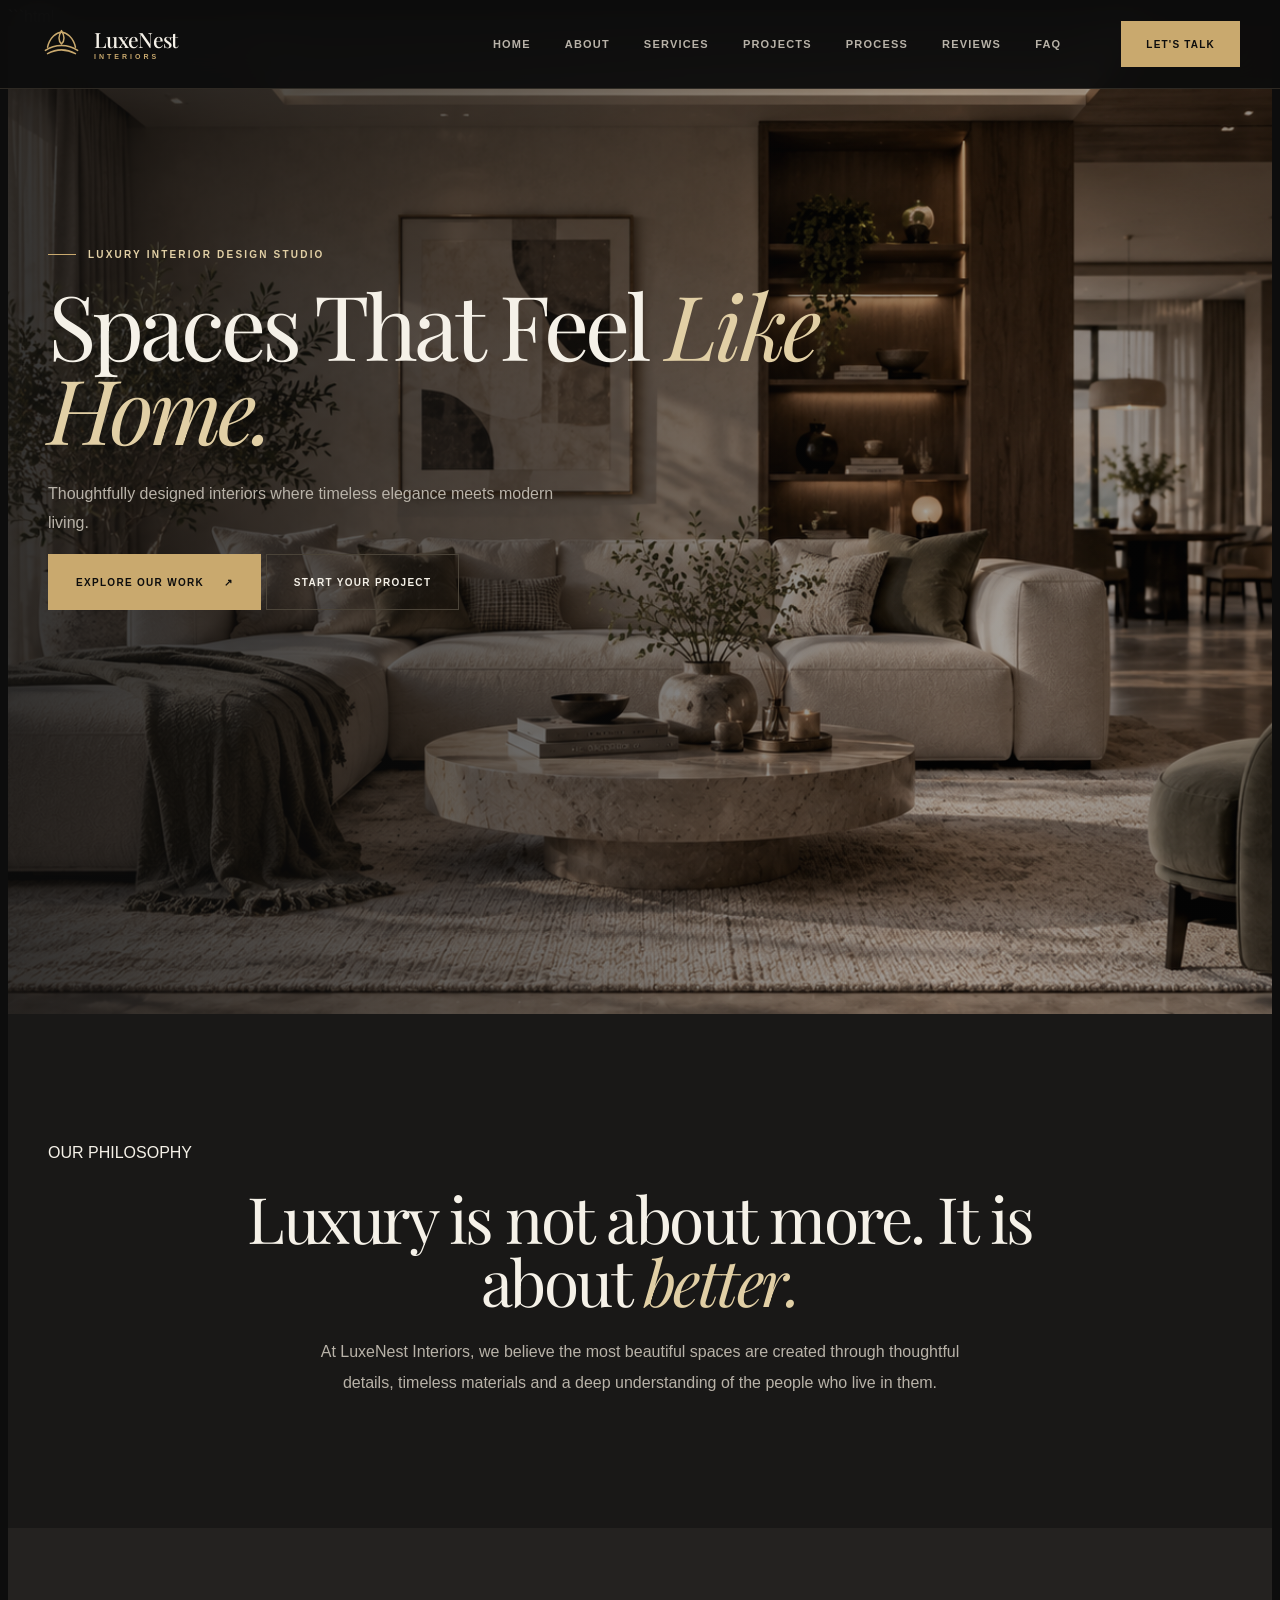
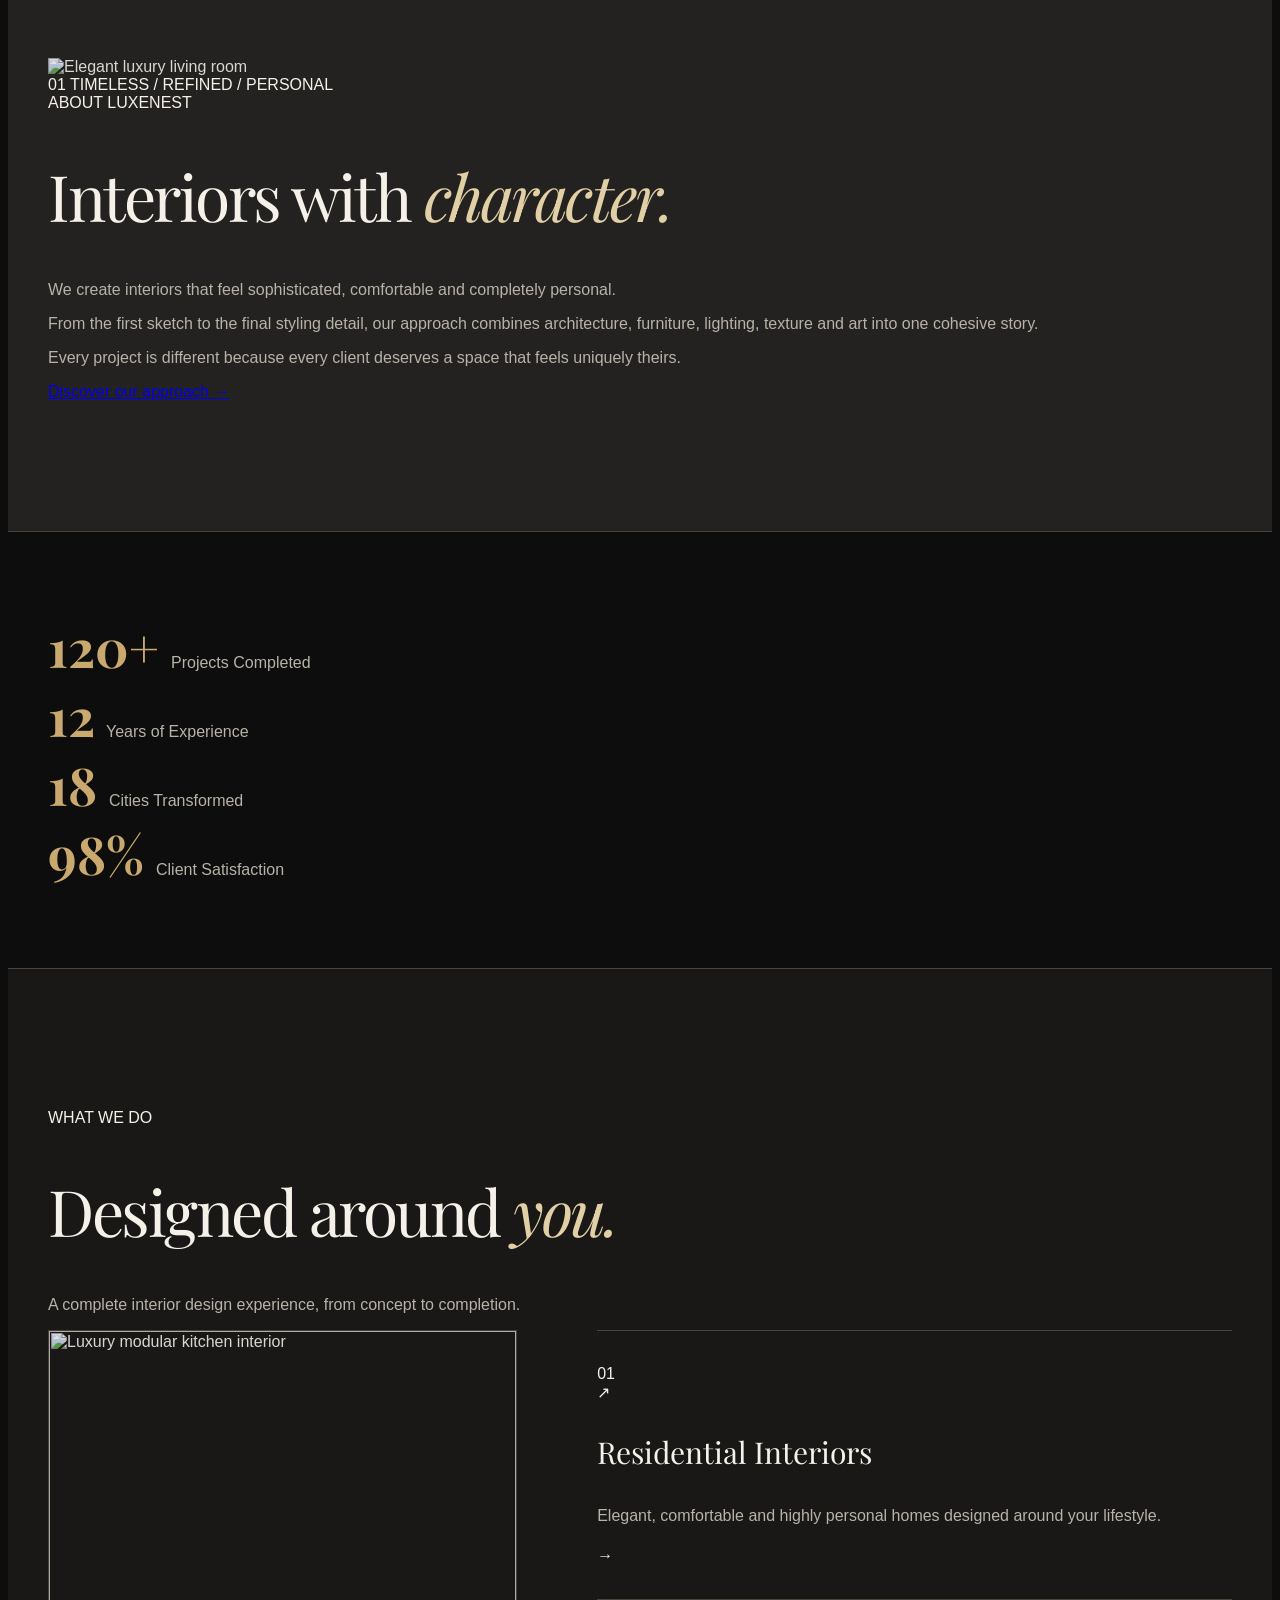
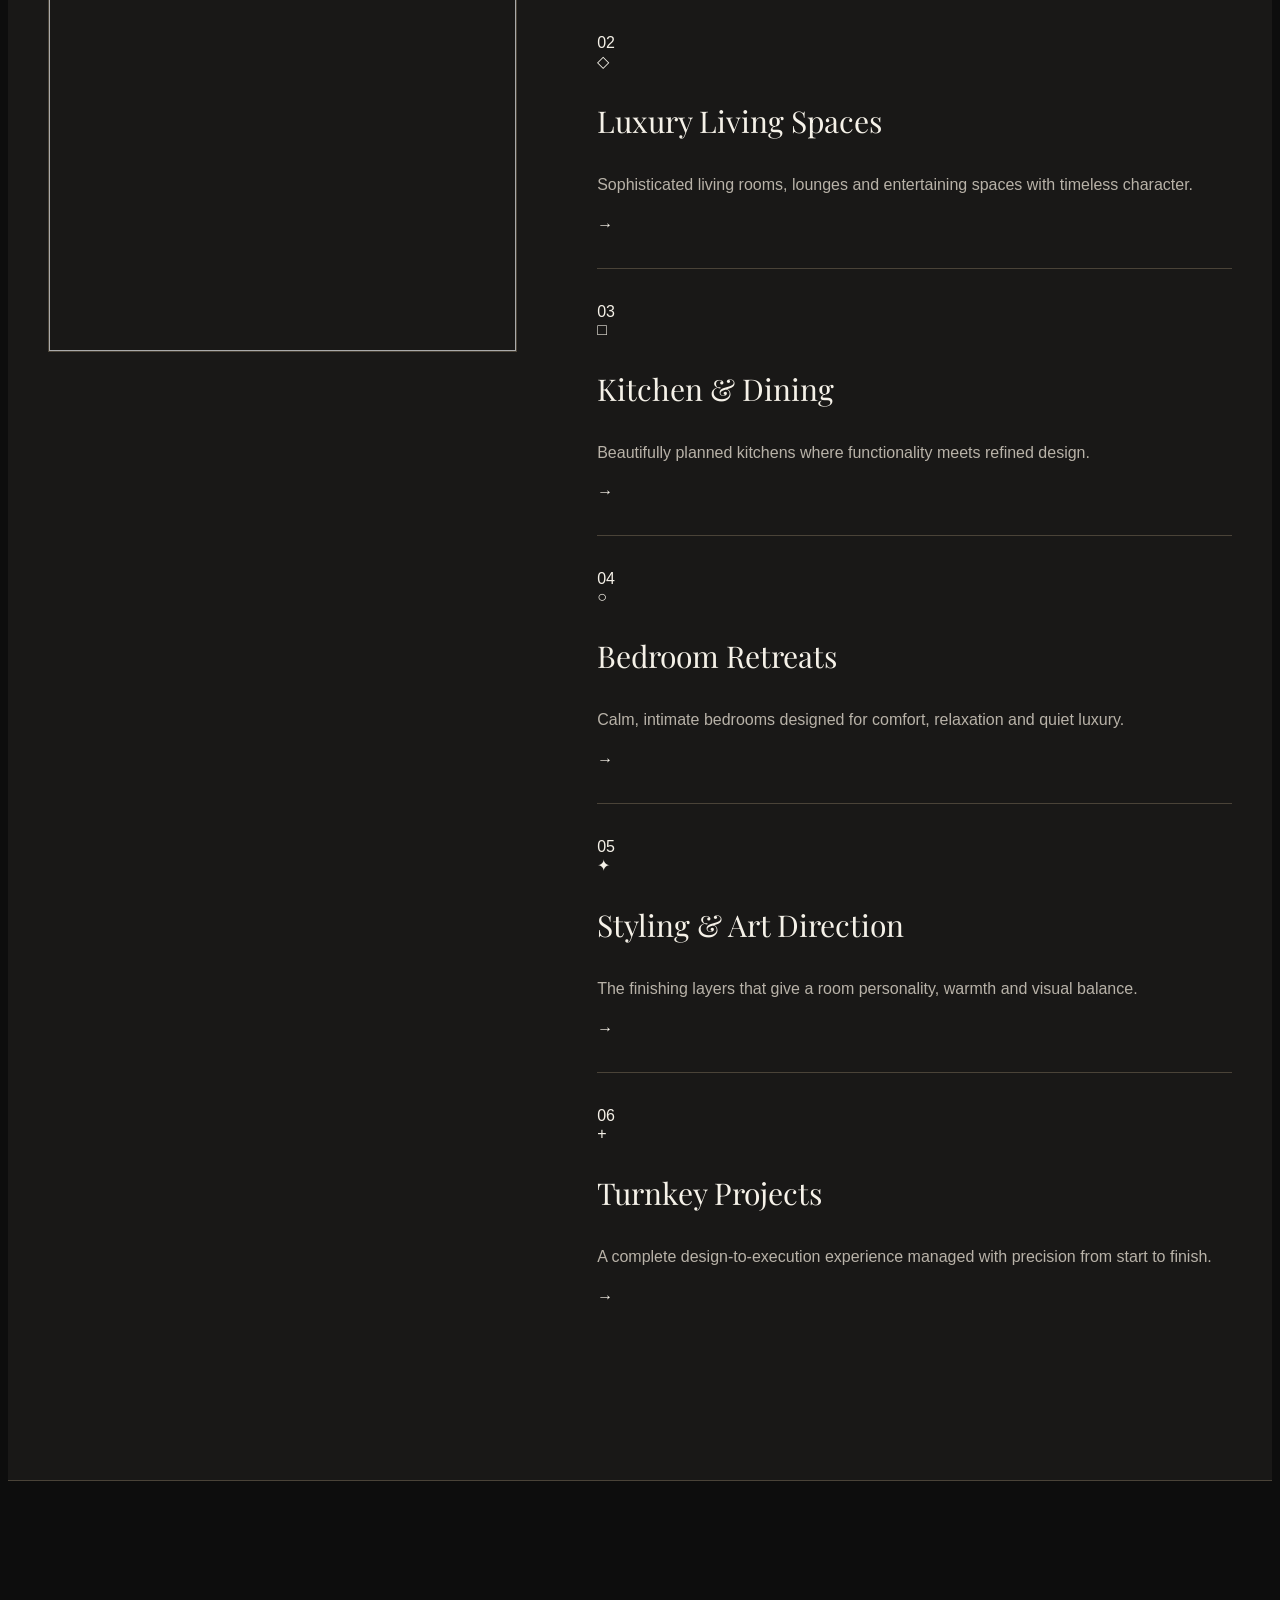
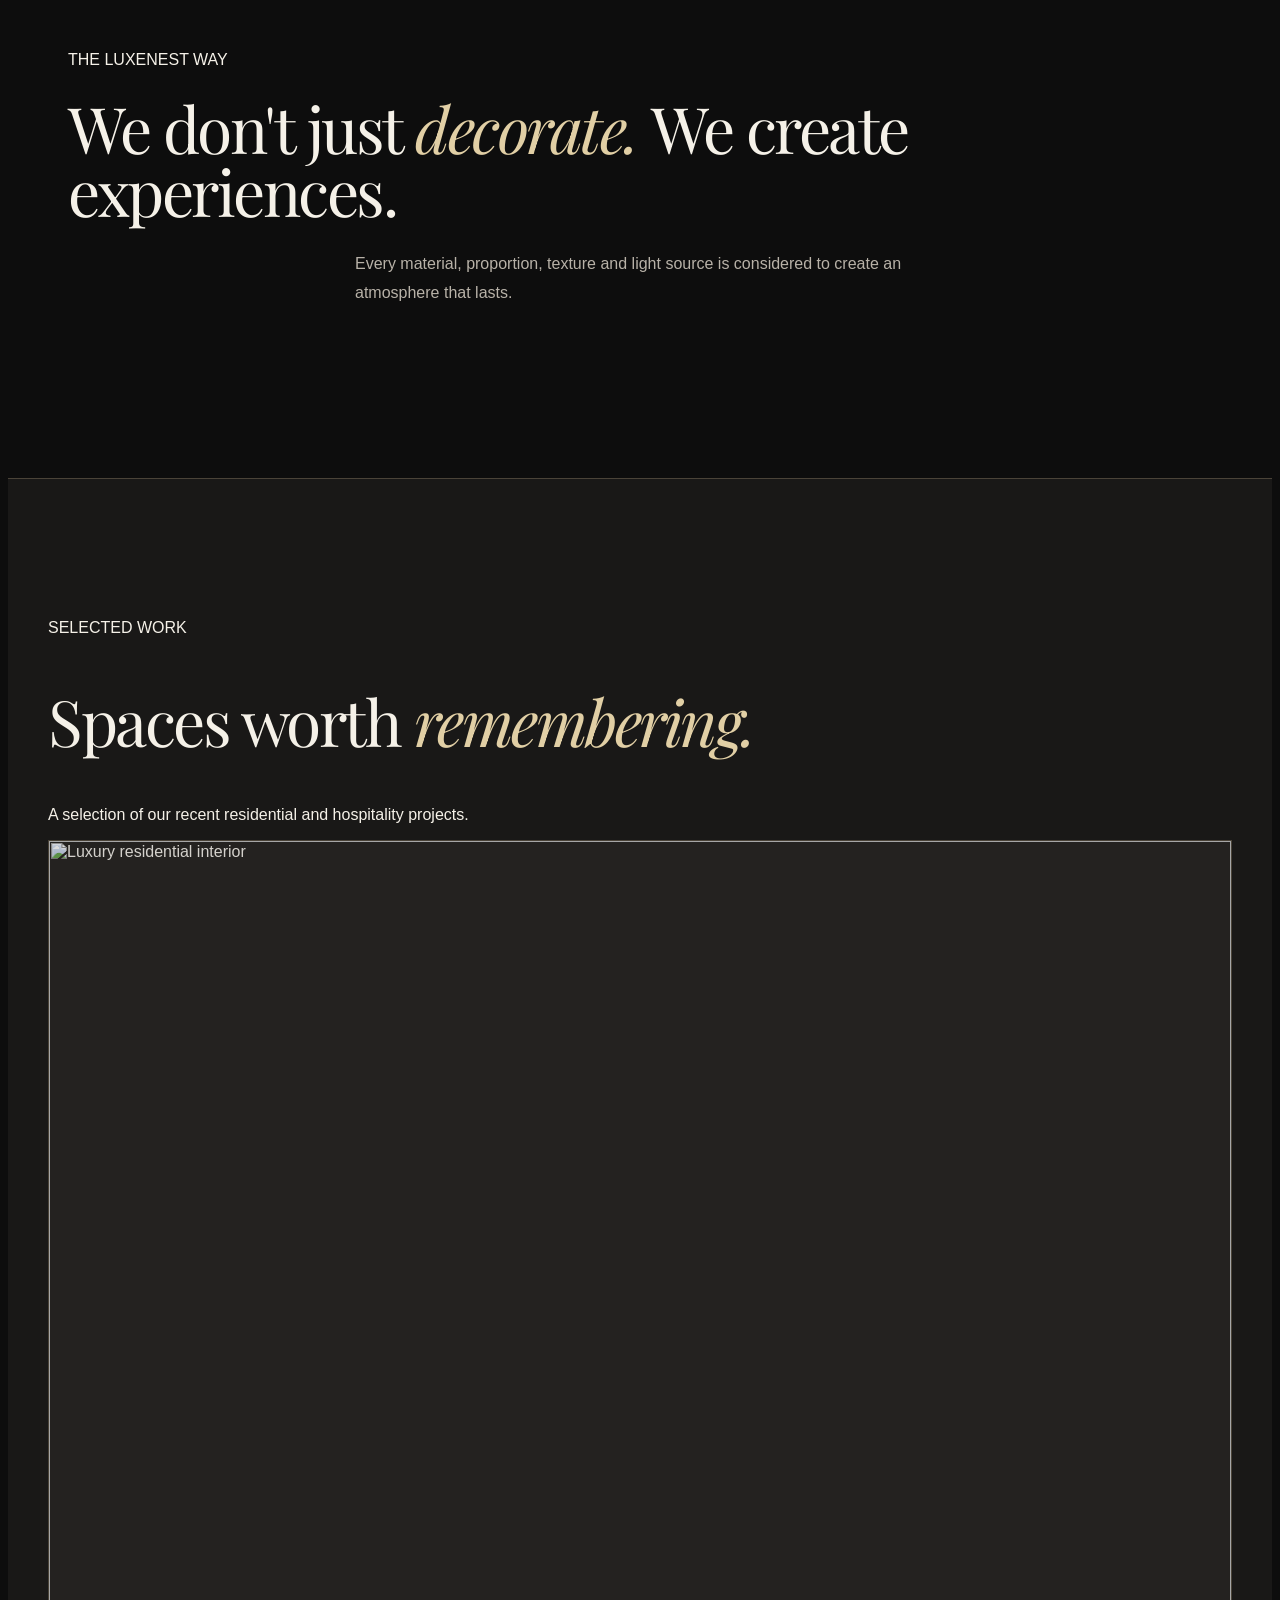
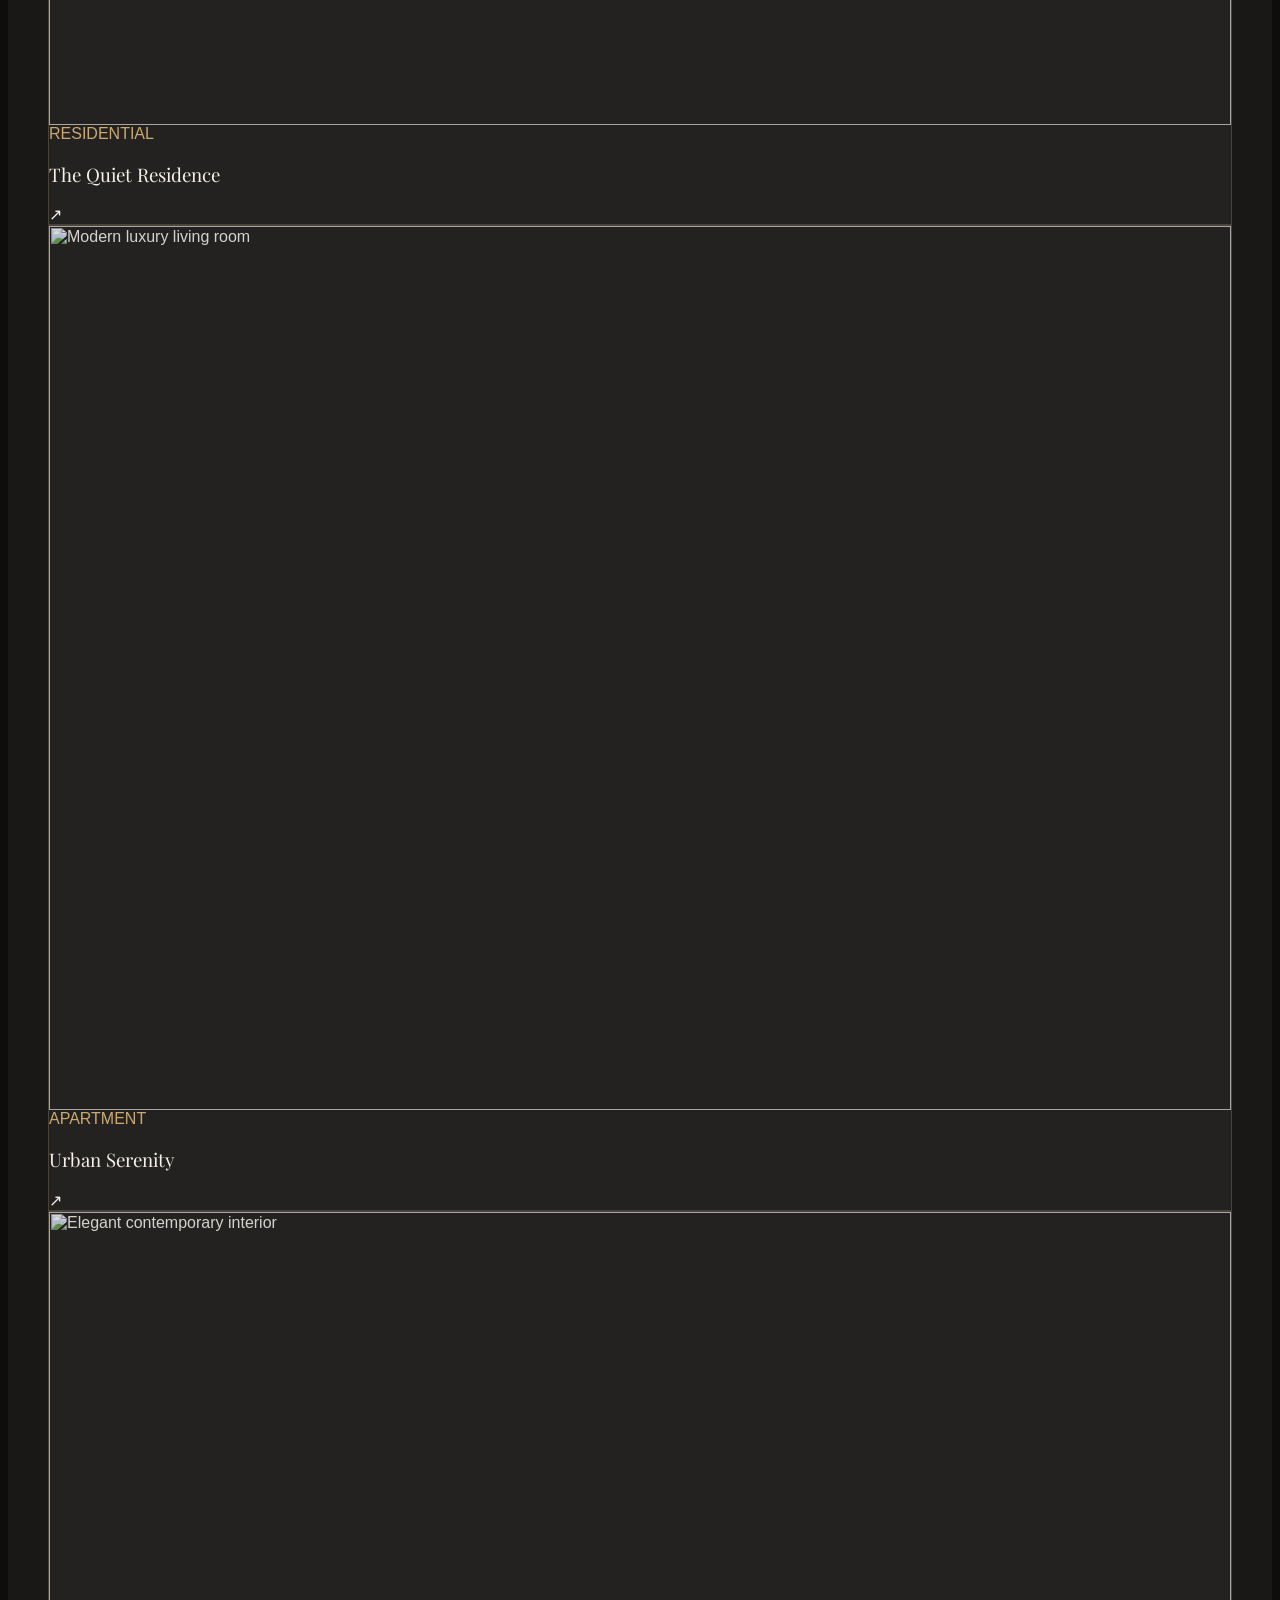
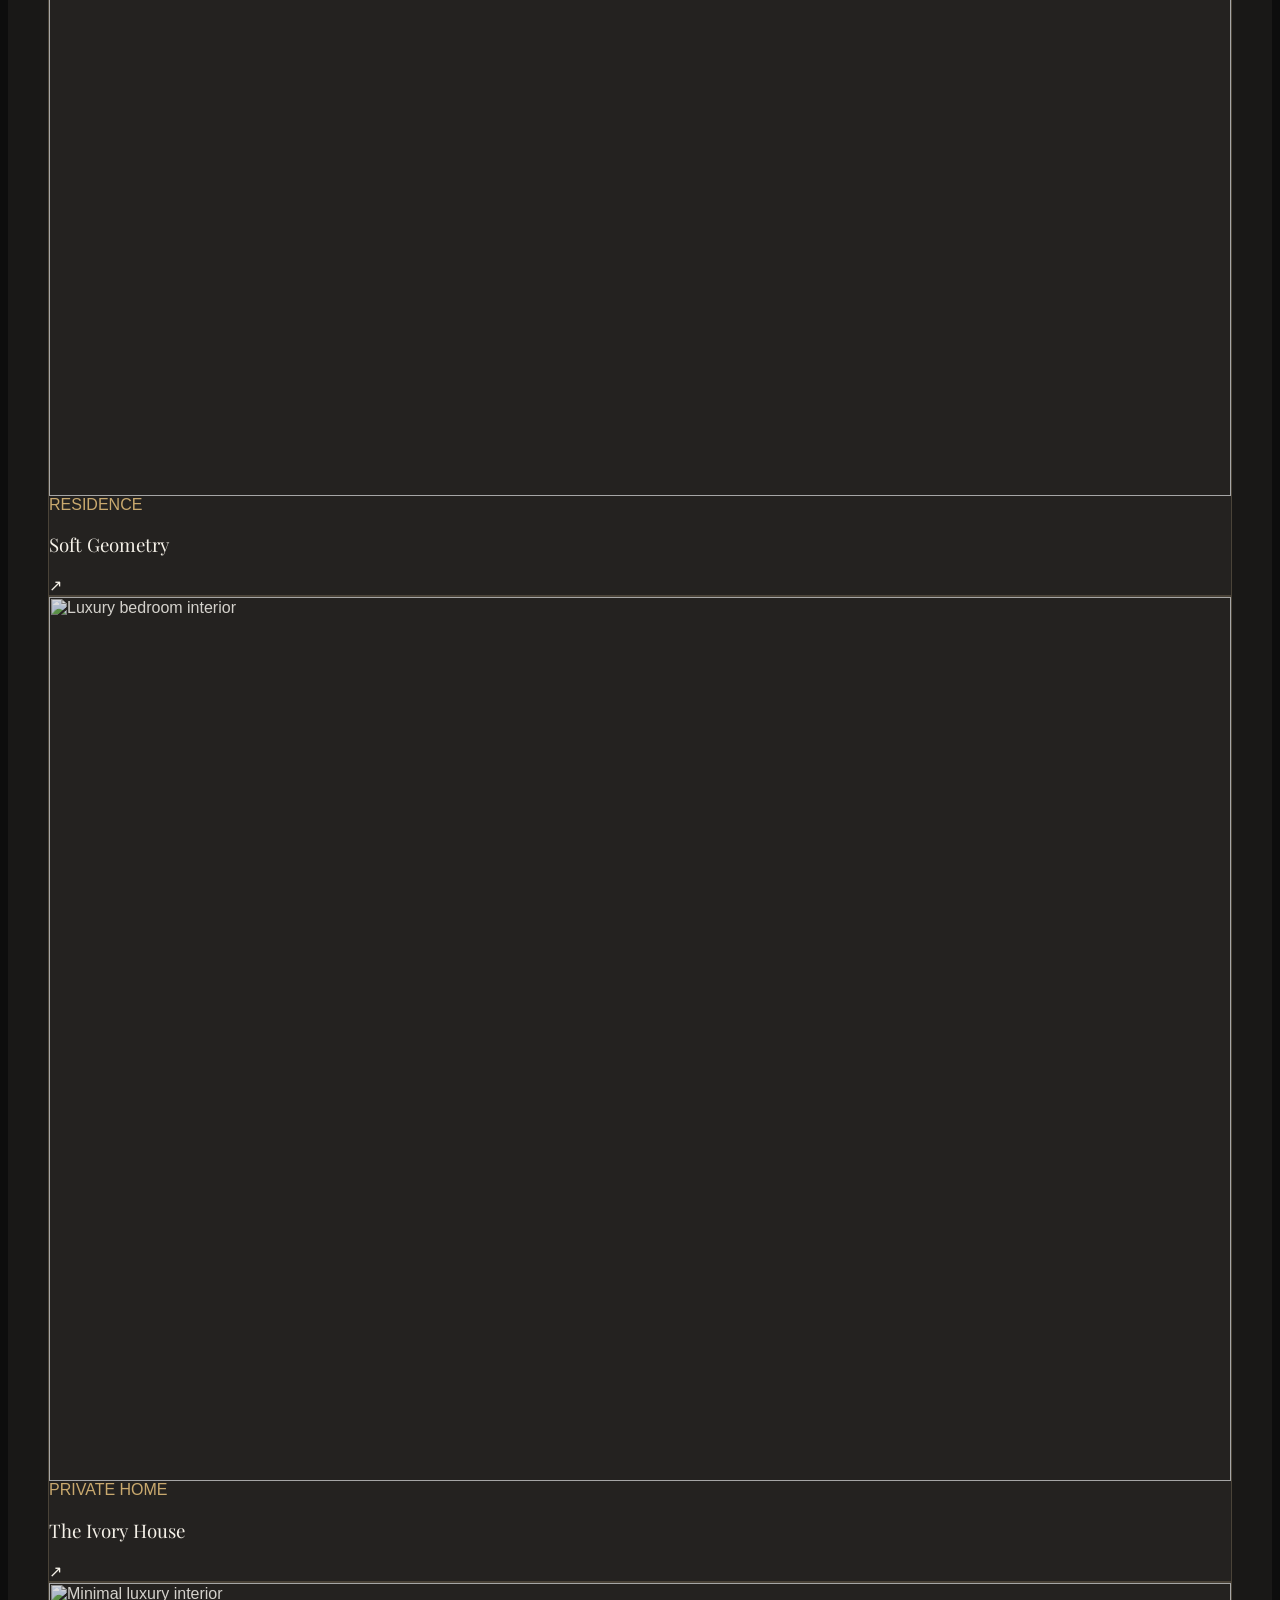
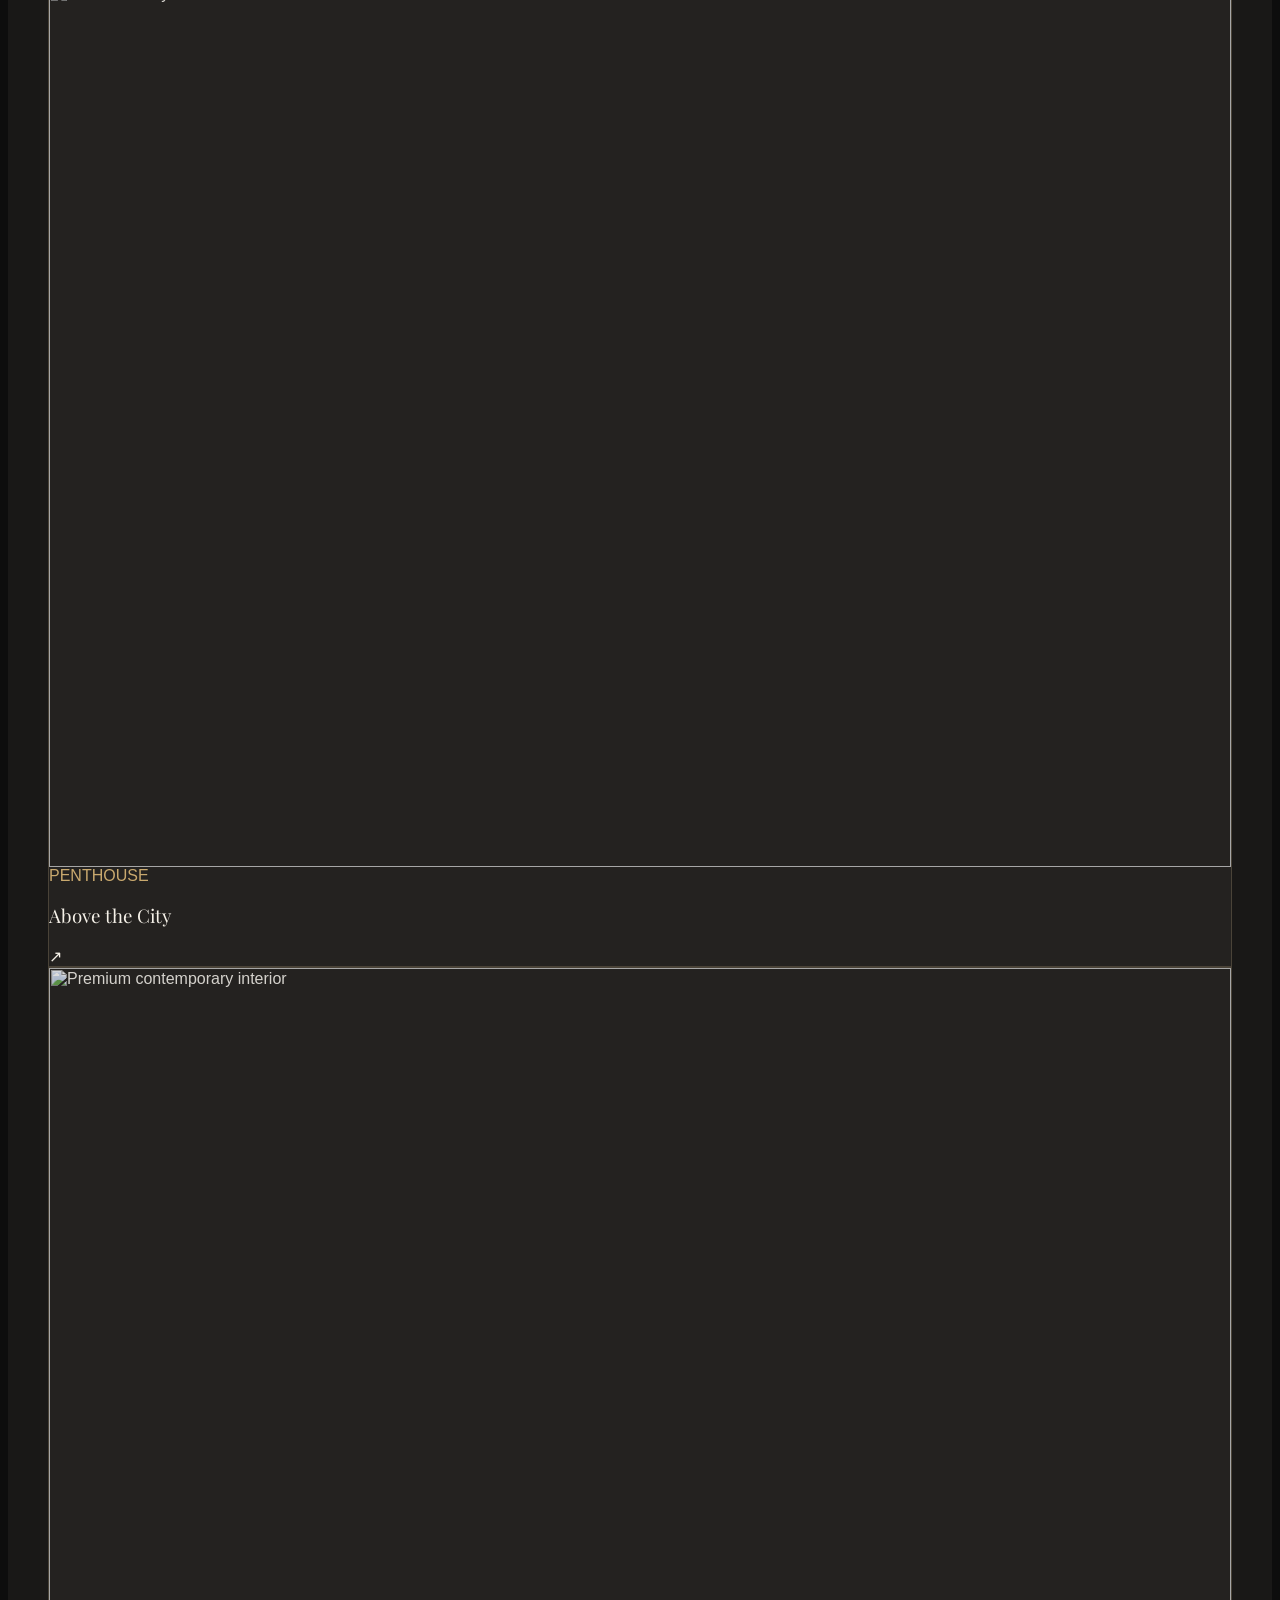
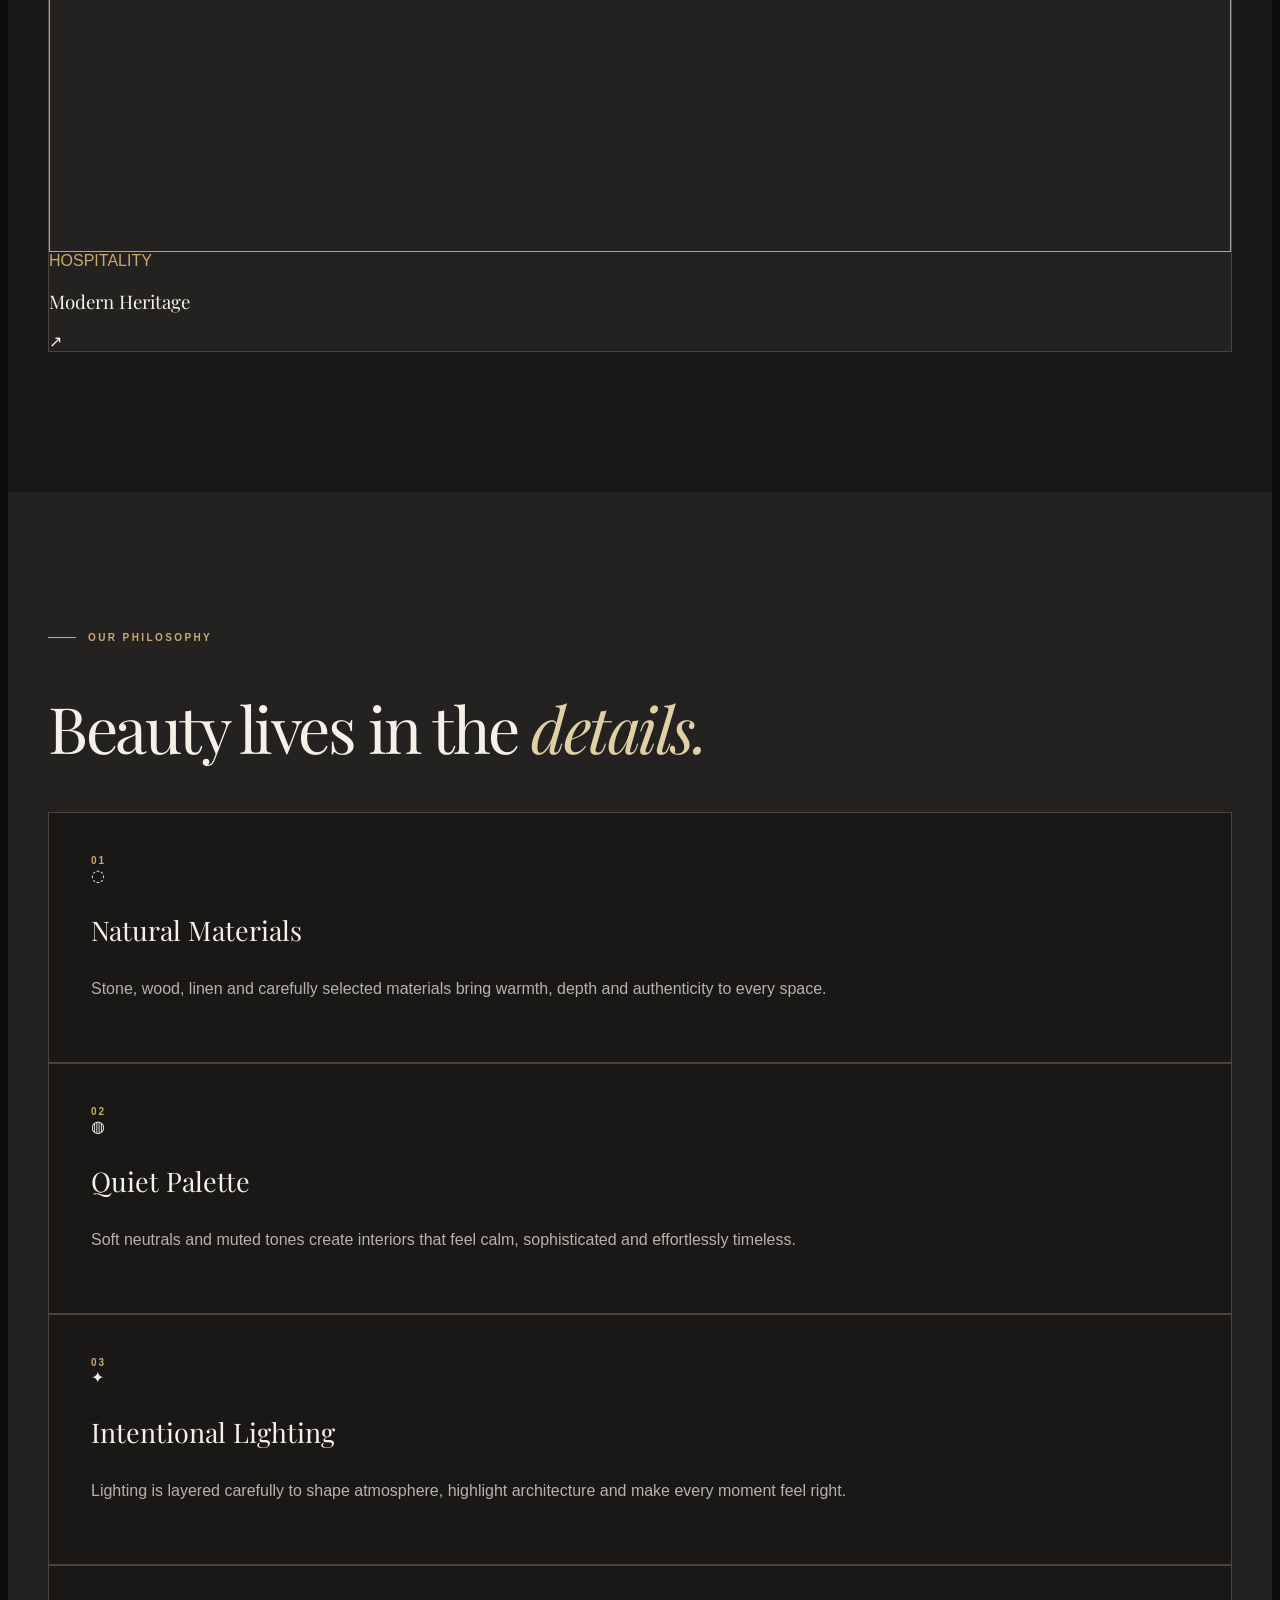
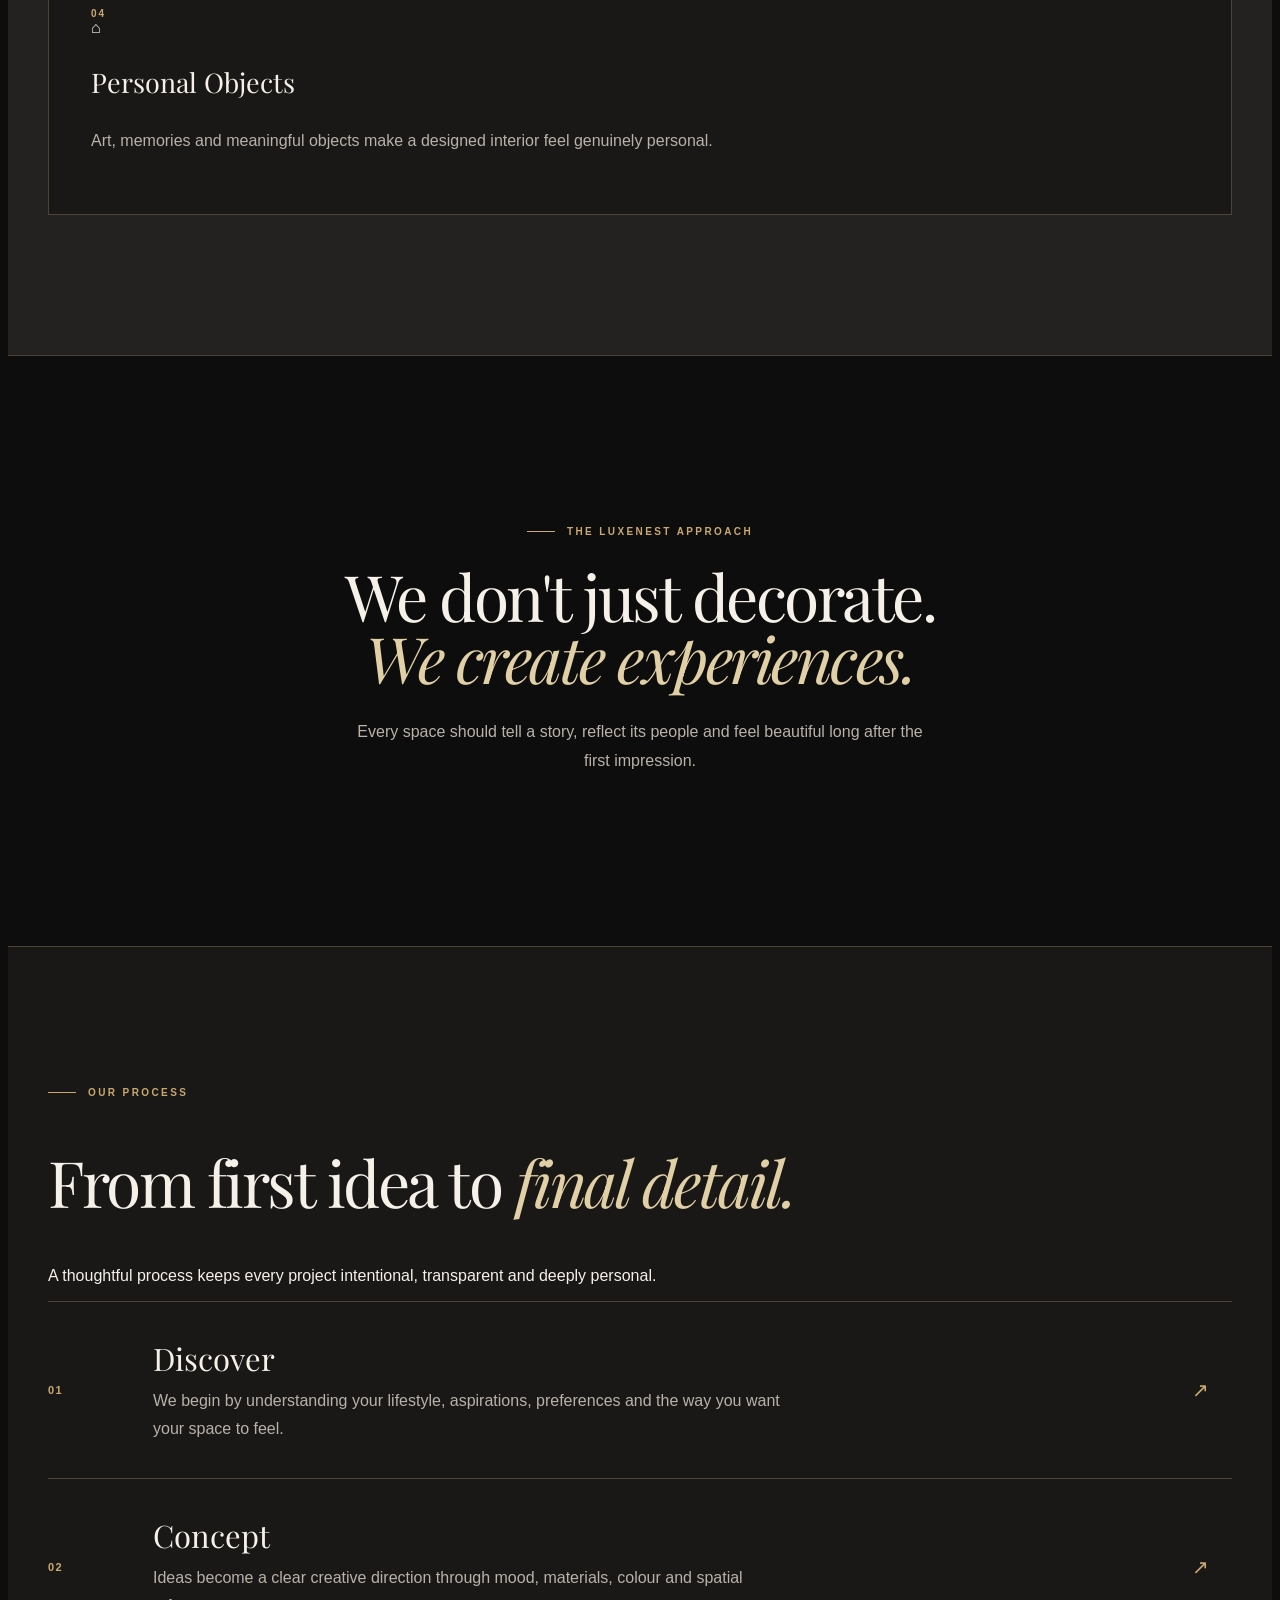
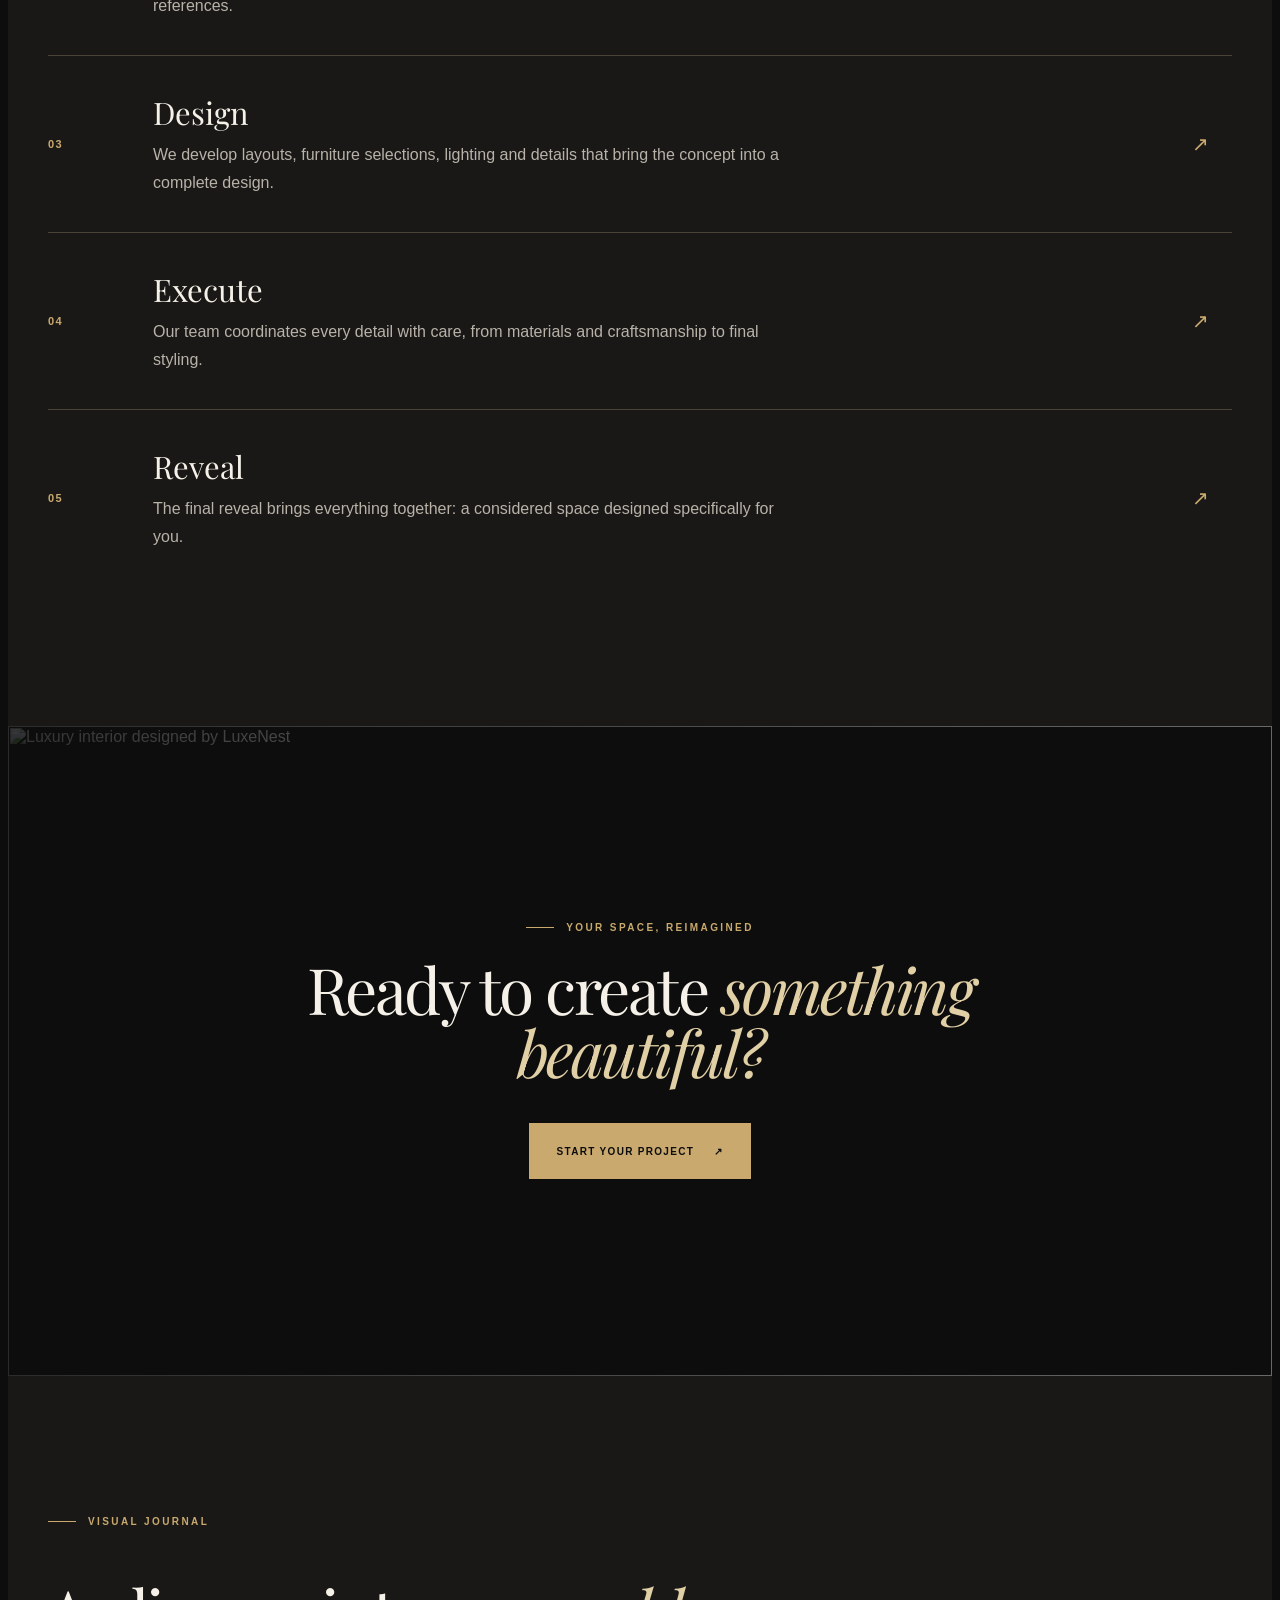
==== commit b5ed2c68: "Fix image paths" ====
--- a/index.html
+++ b/index.html
@@ -179,7 +179,7 @@
             <div class="hero-image-wrapper">
 
                 <img
-                    src="images/hero.png"
+                    src="Images/hero.png"
                     alt="Luxury modern interior designed by LuxeNest"
                     class="hero-image"
                 >
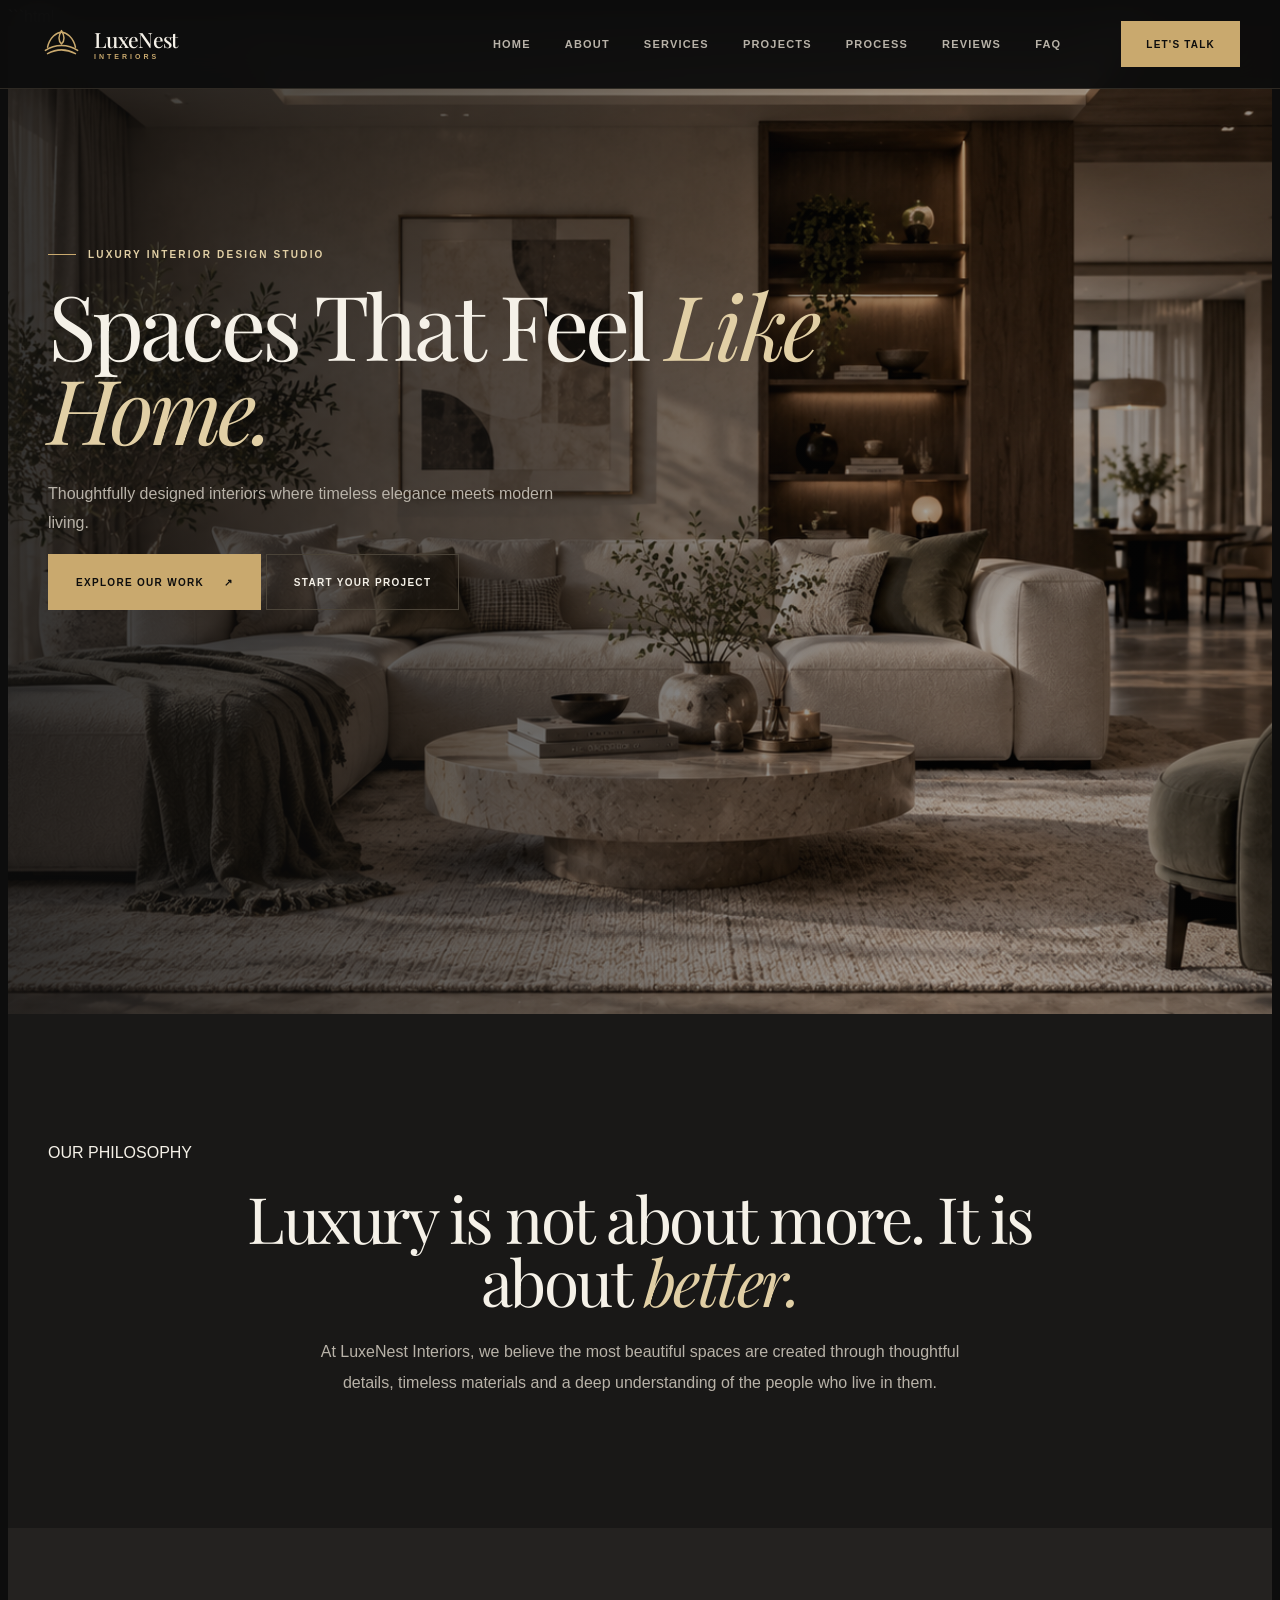
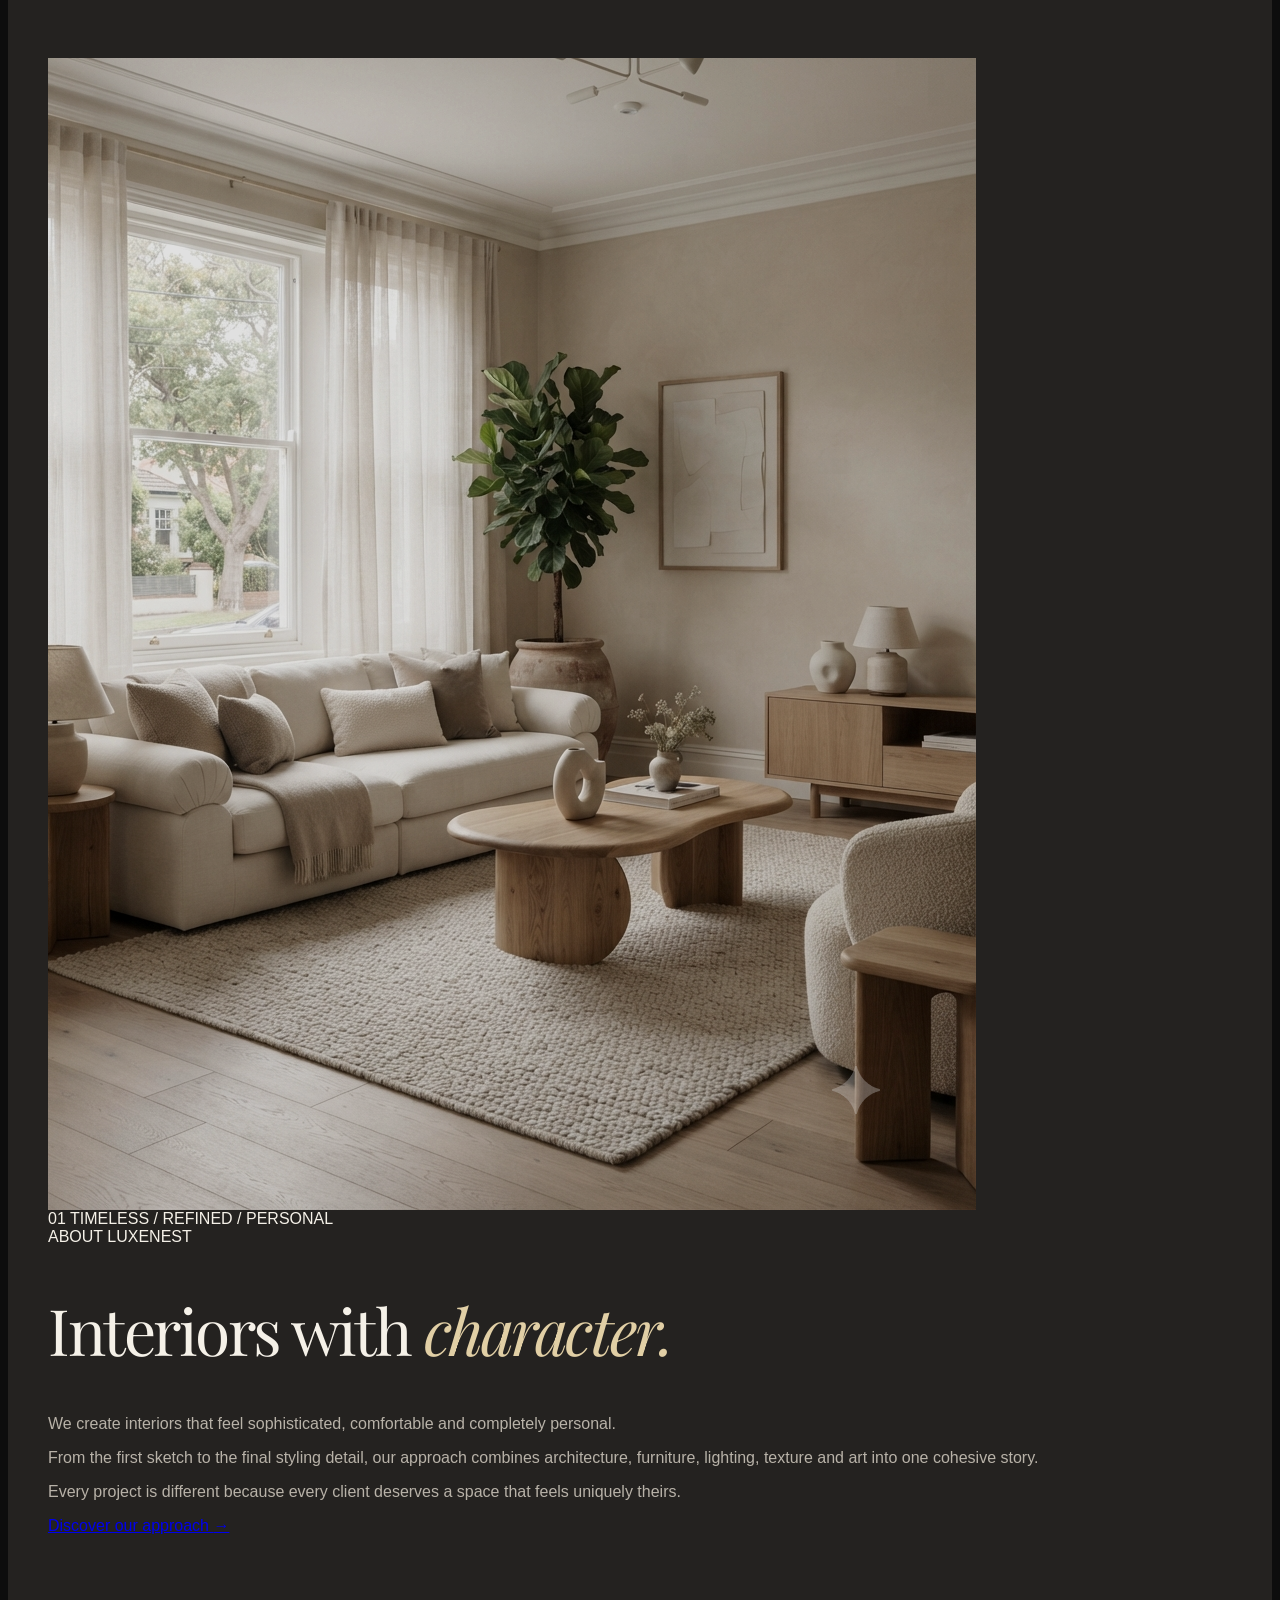
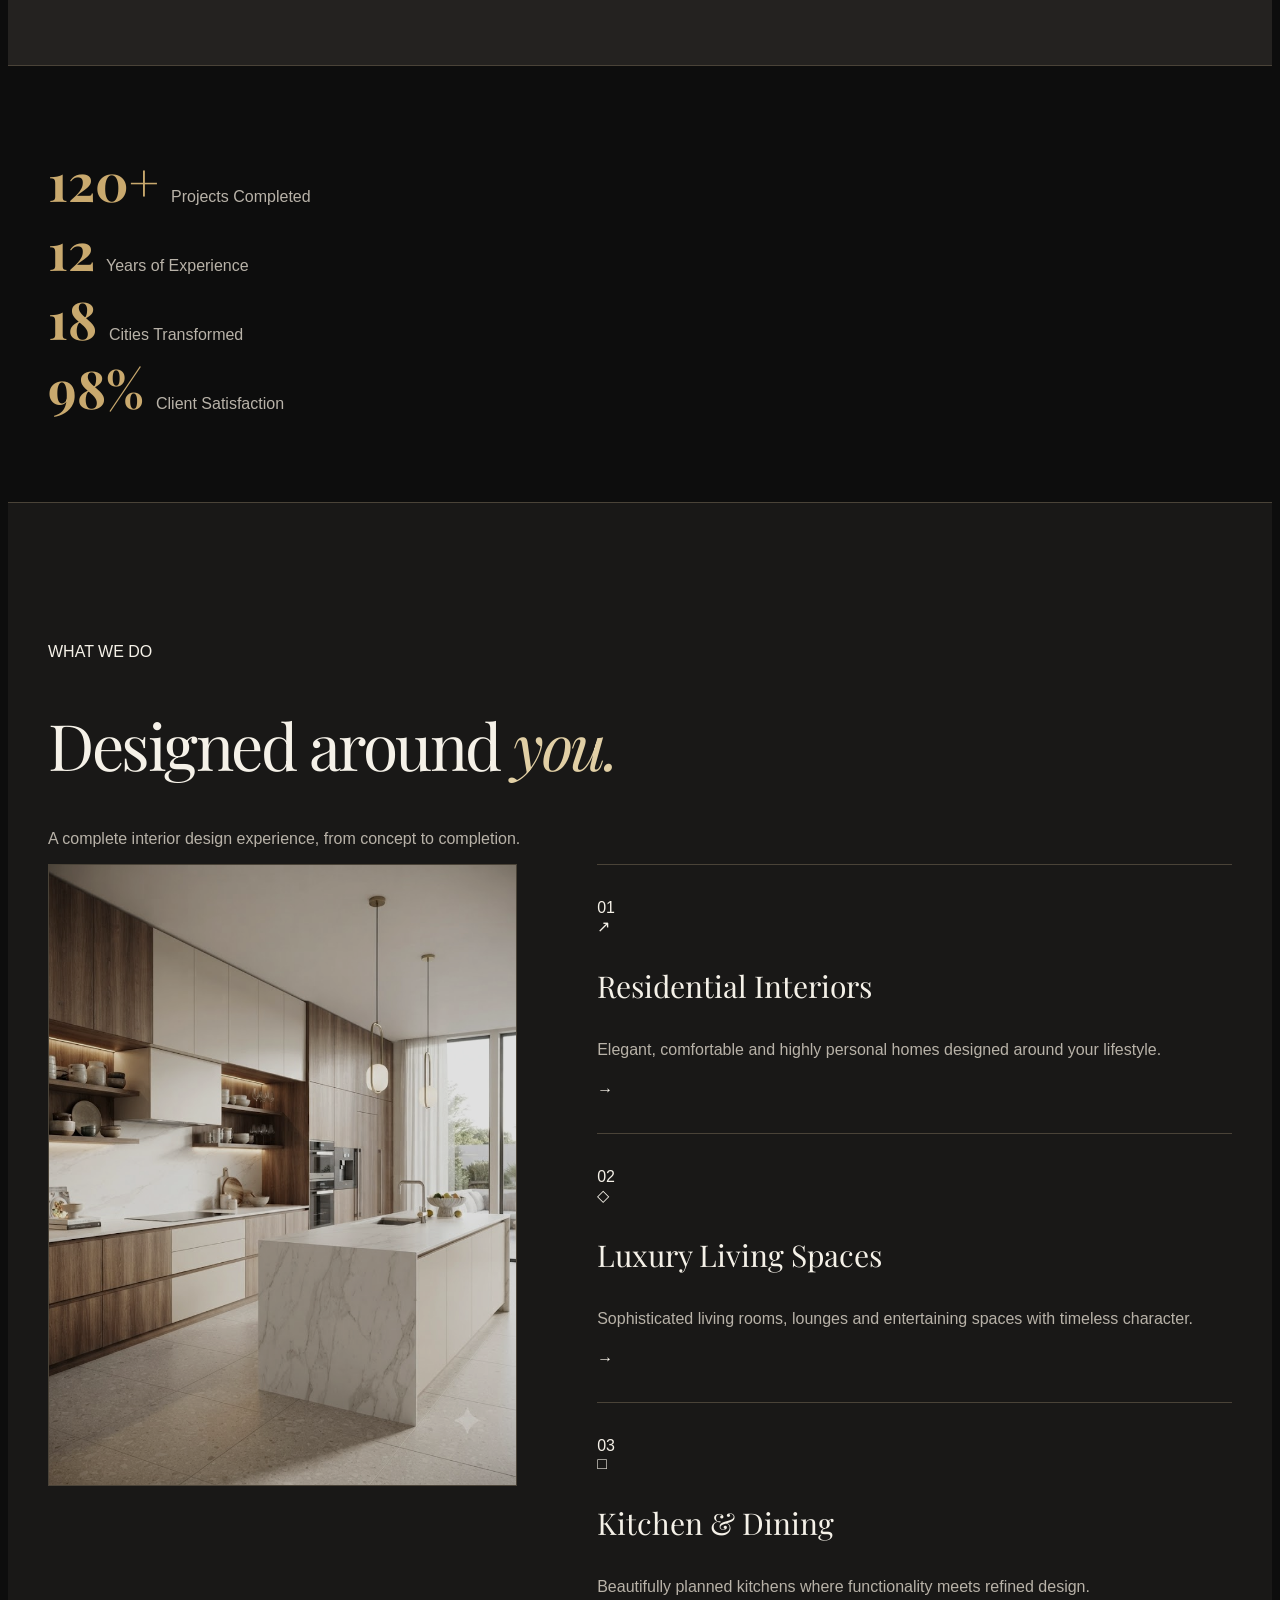
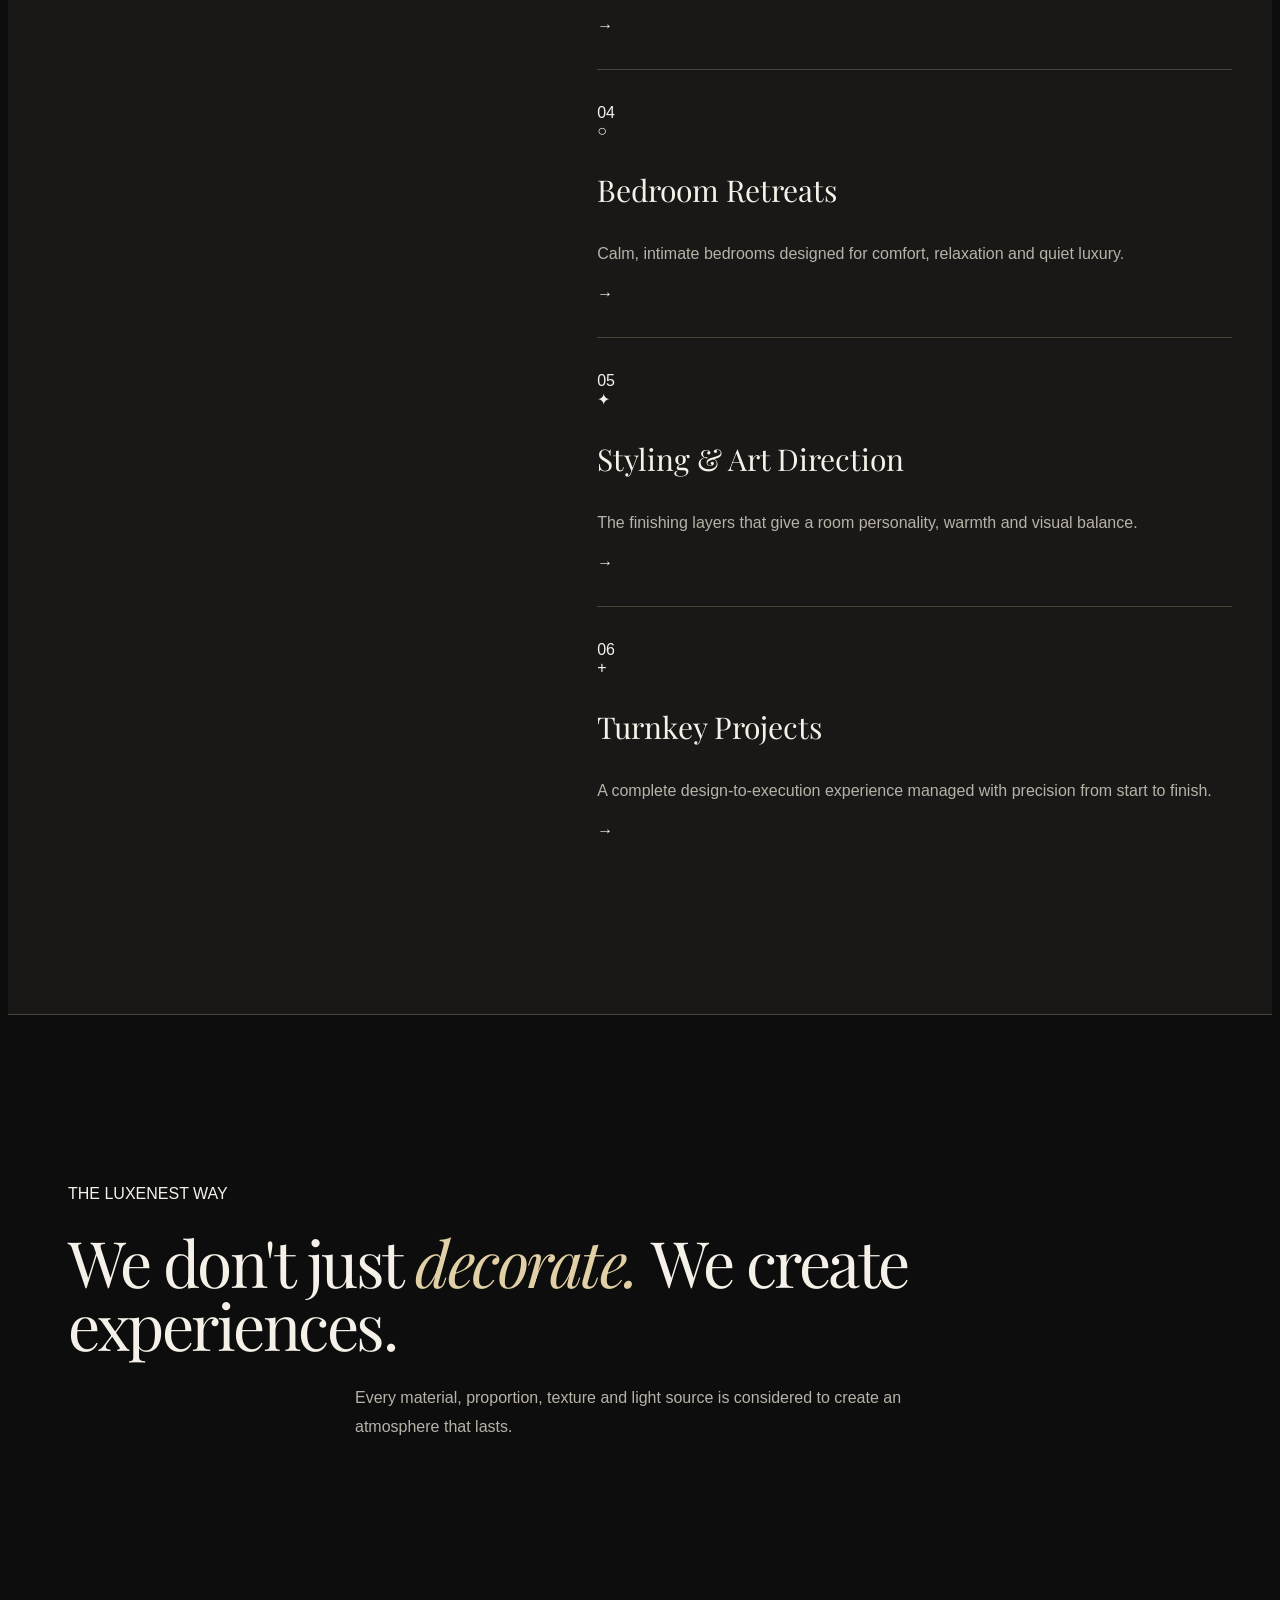
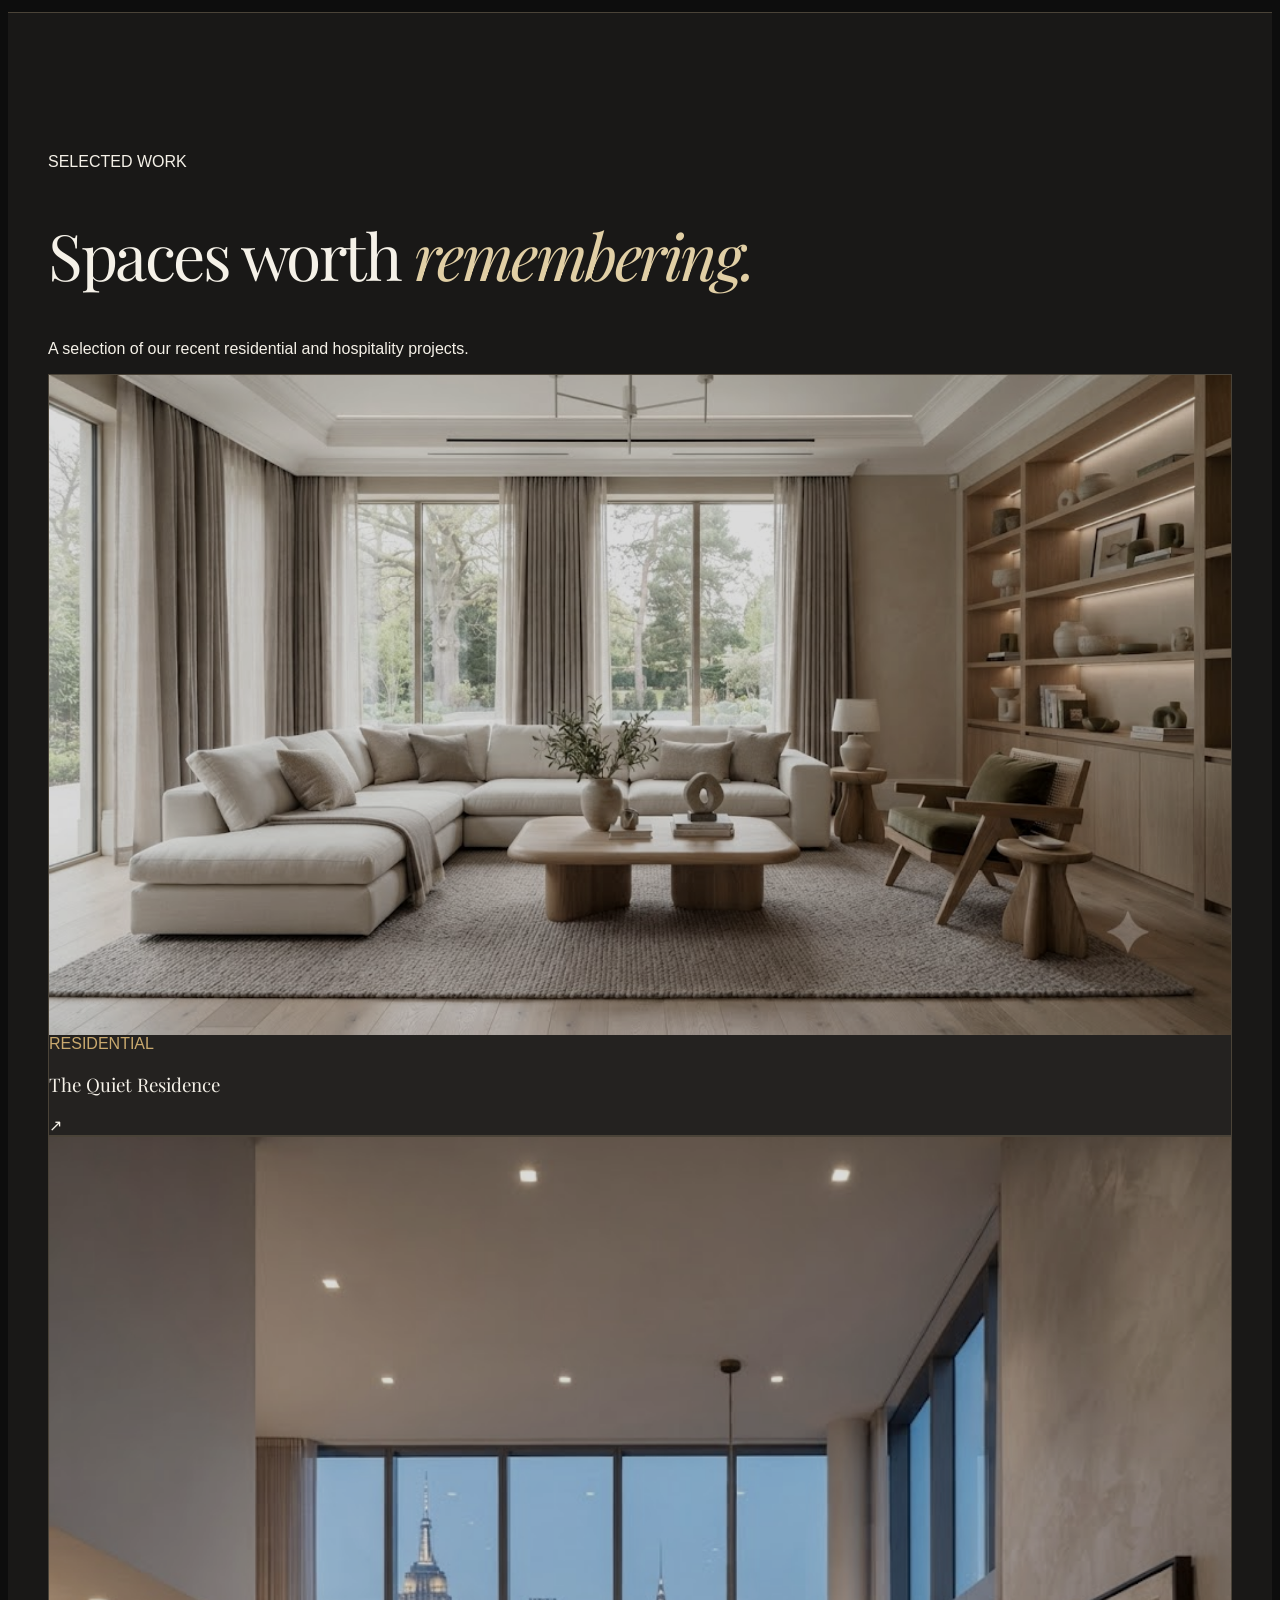
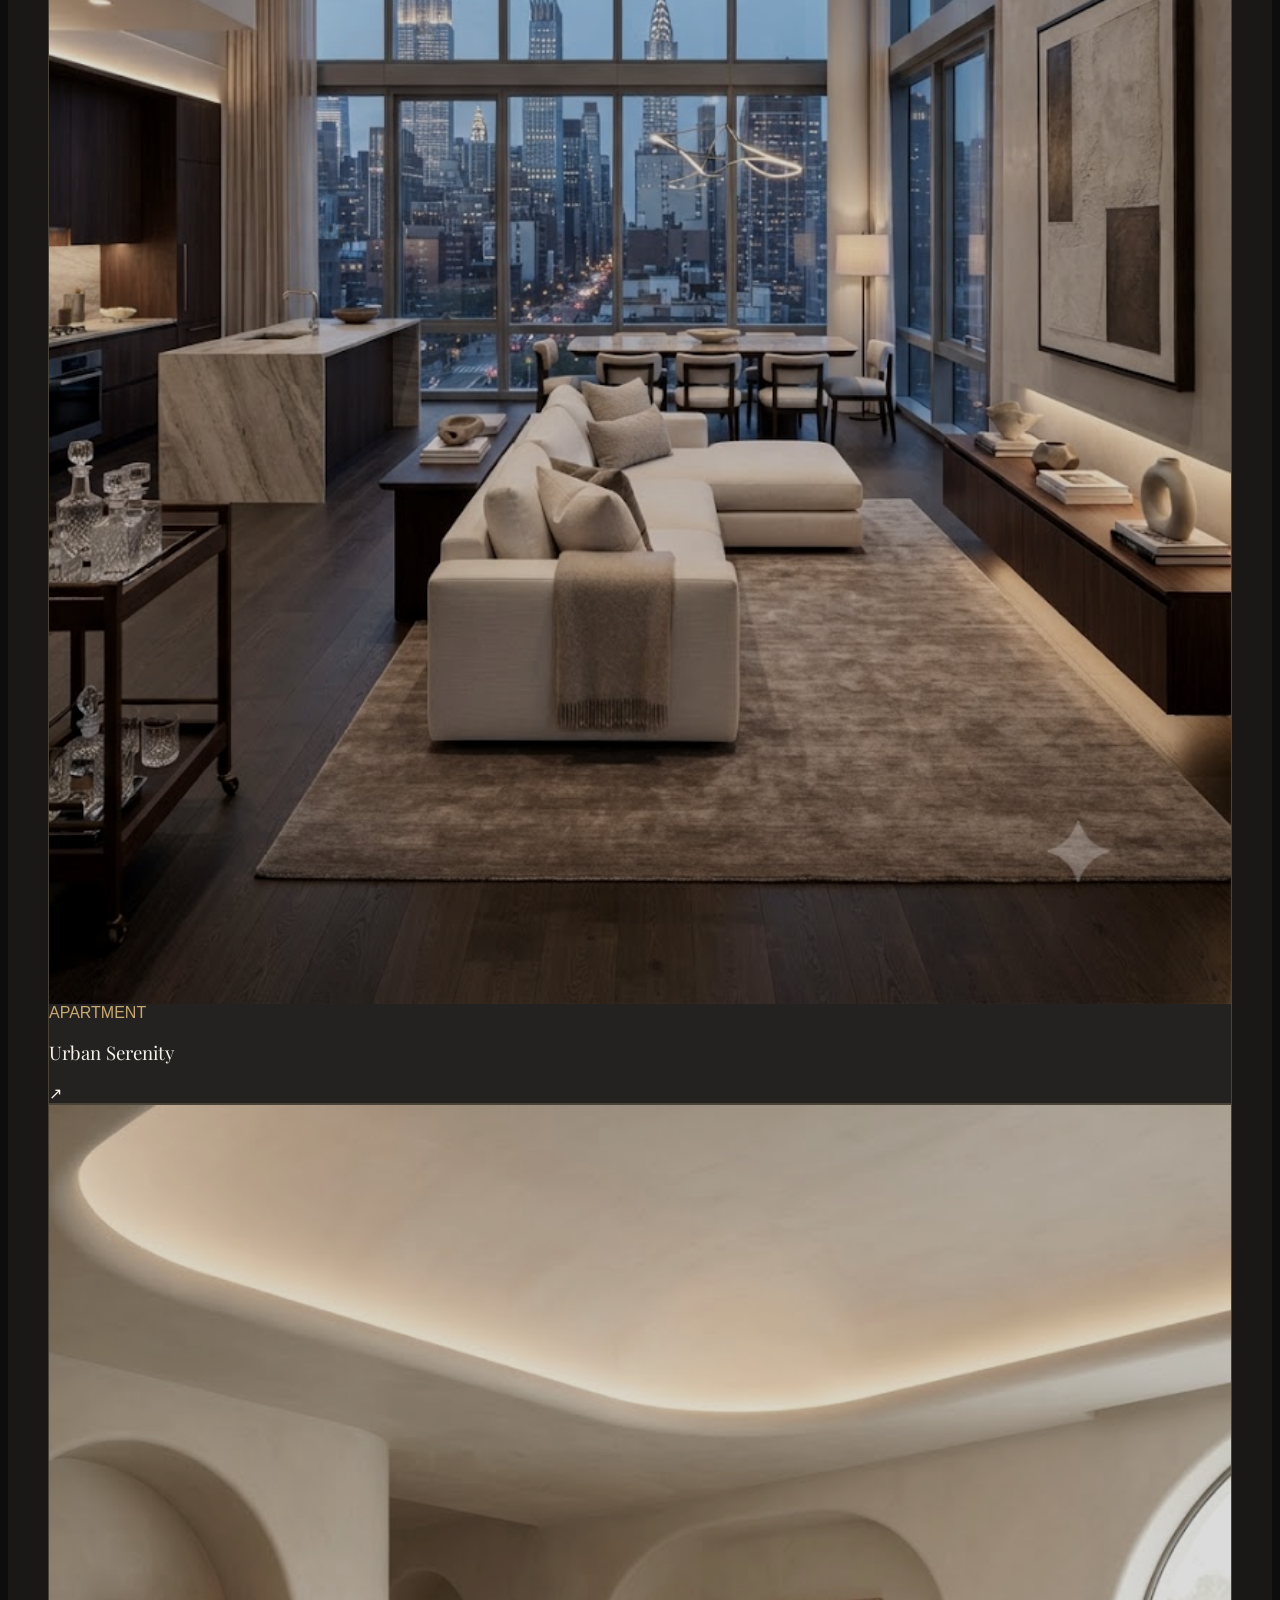
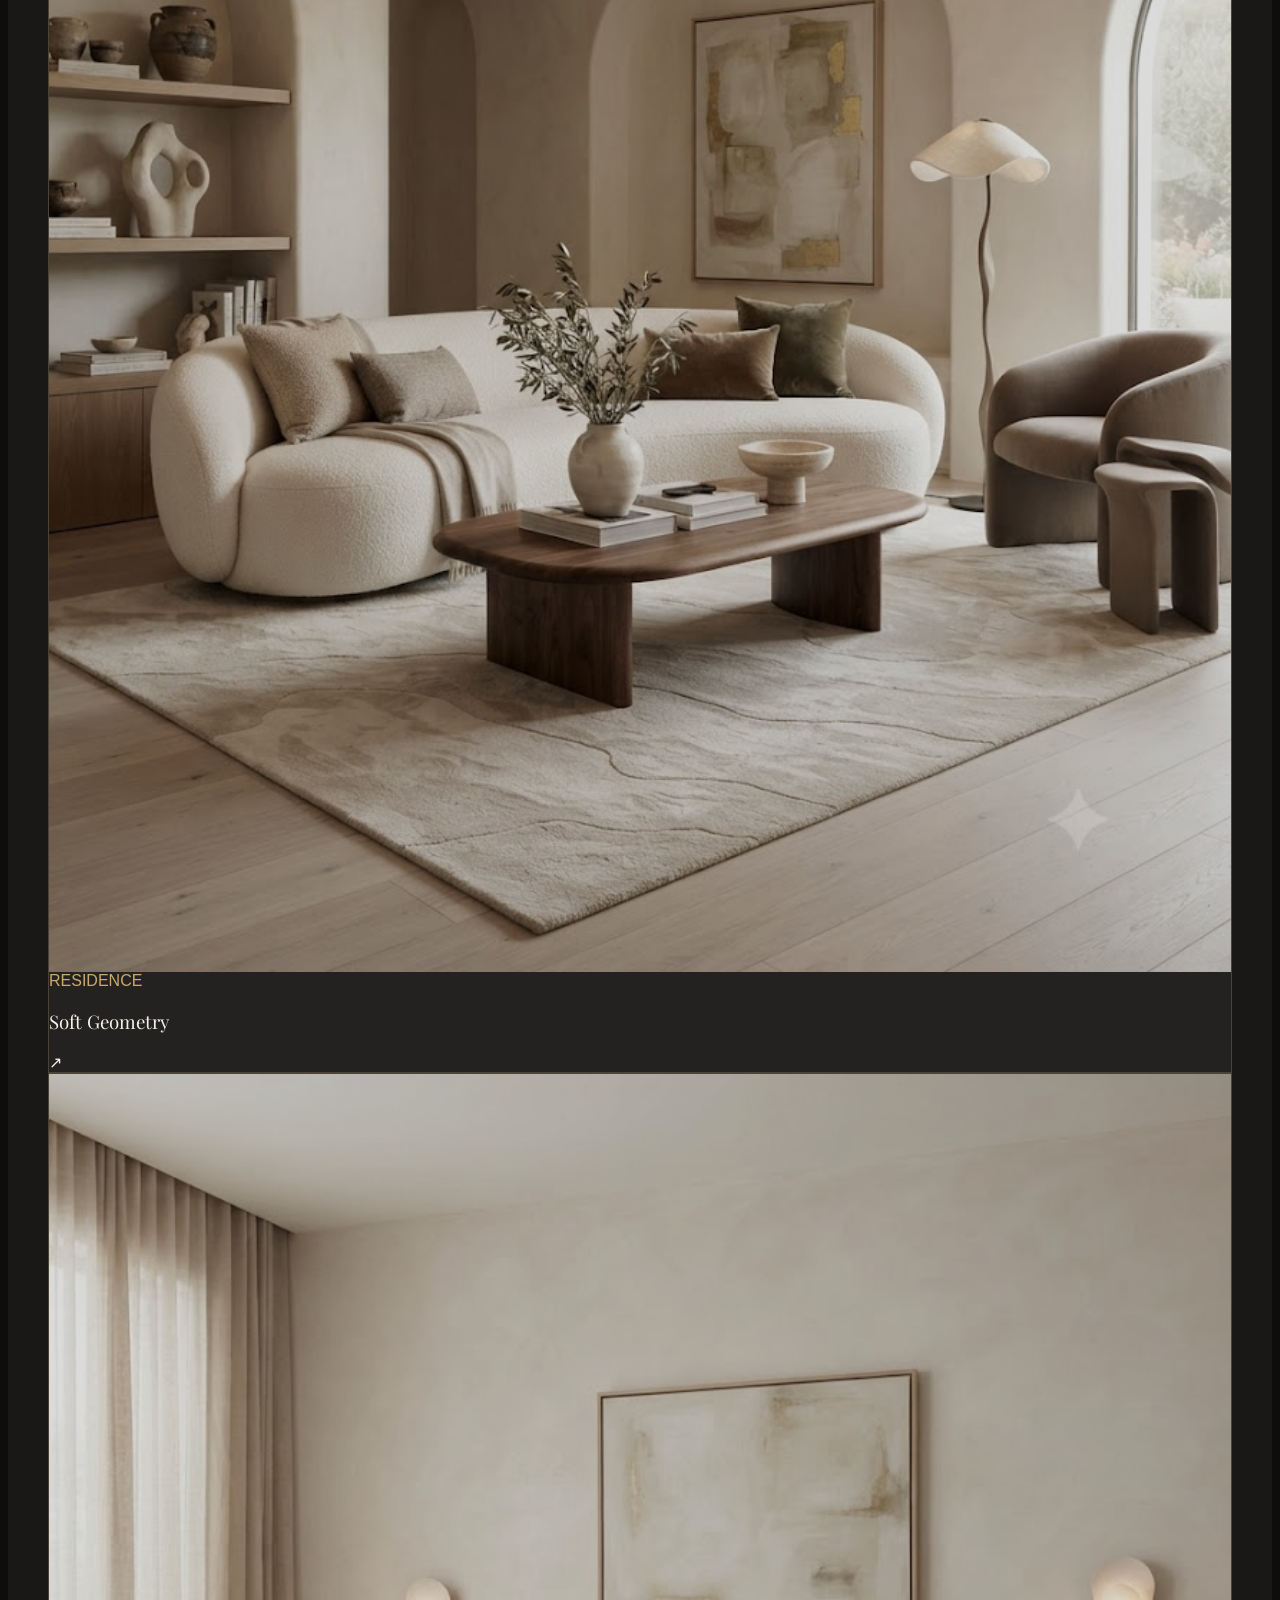
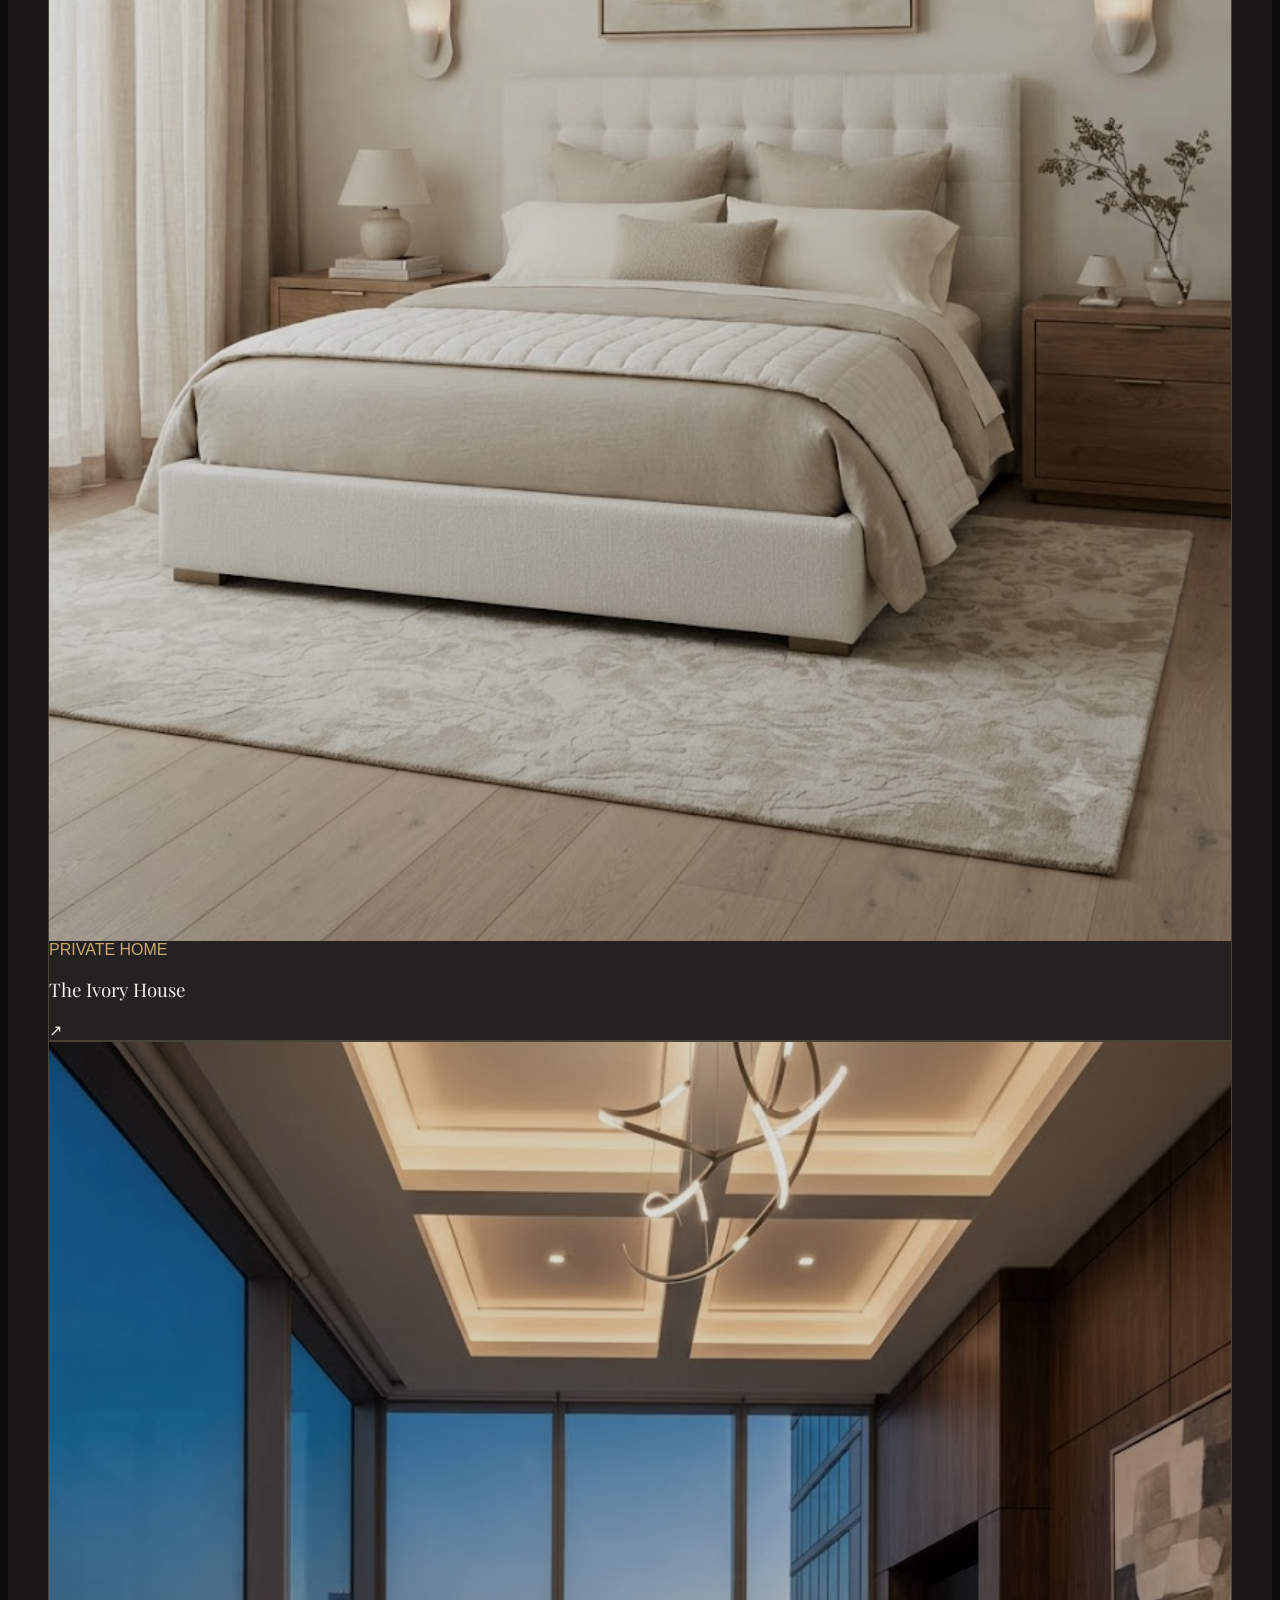
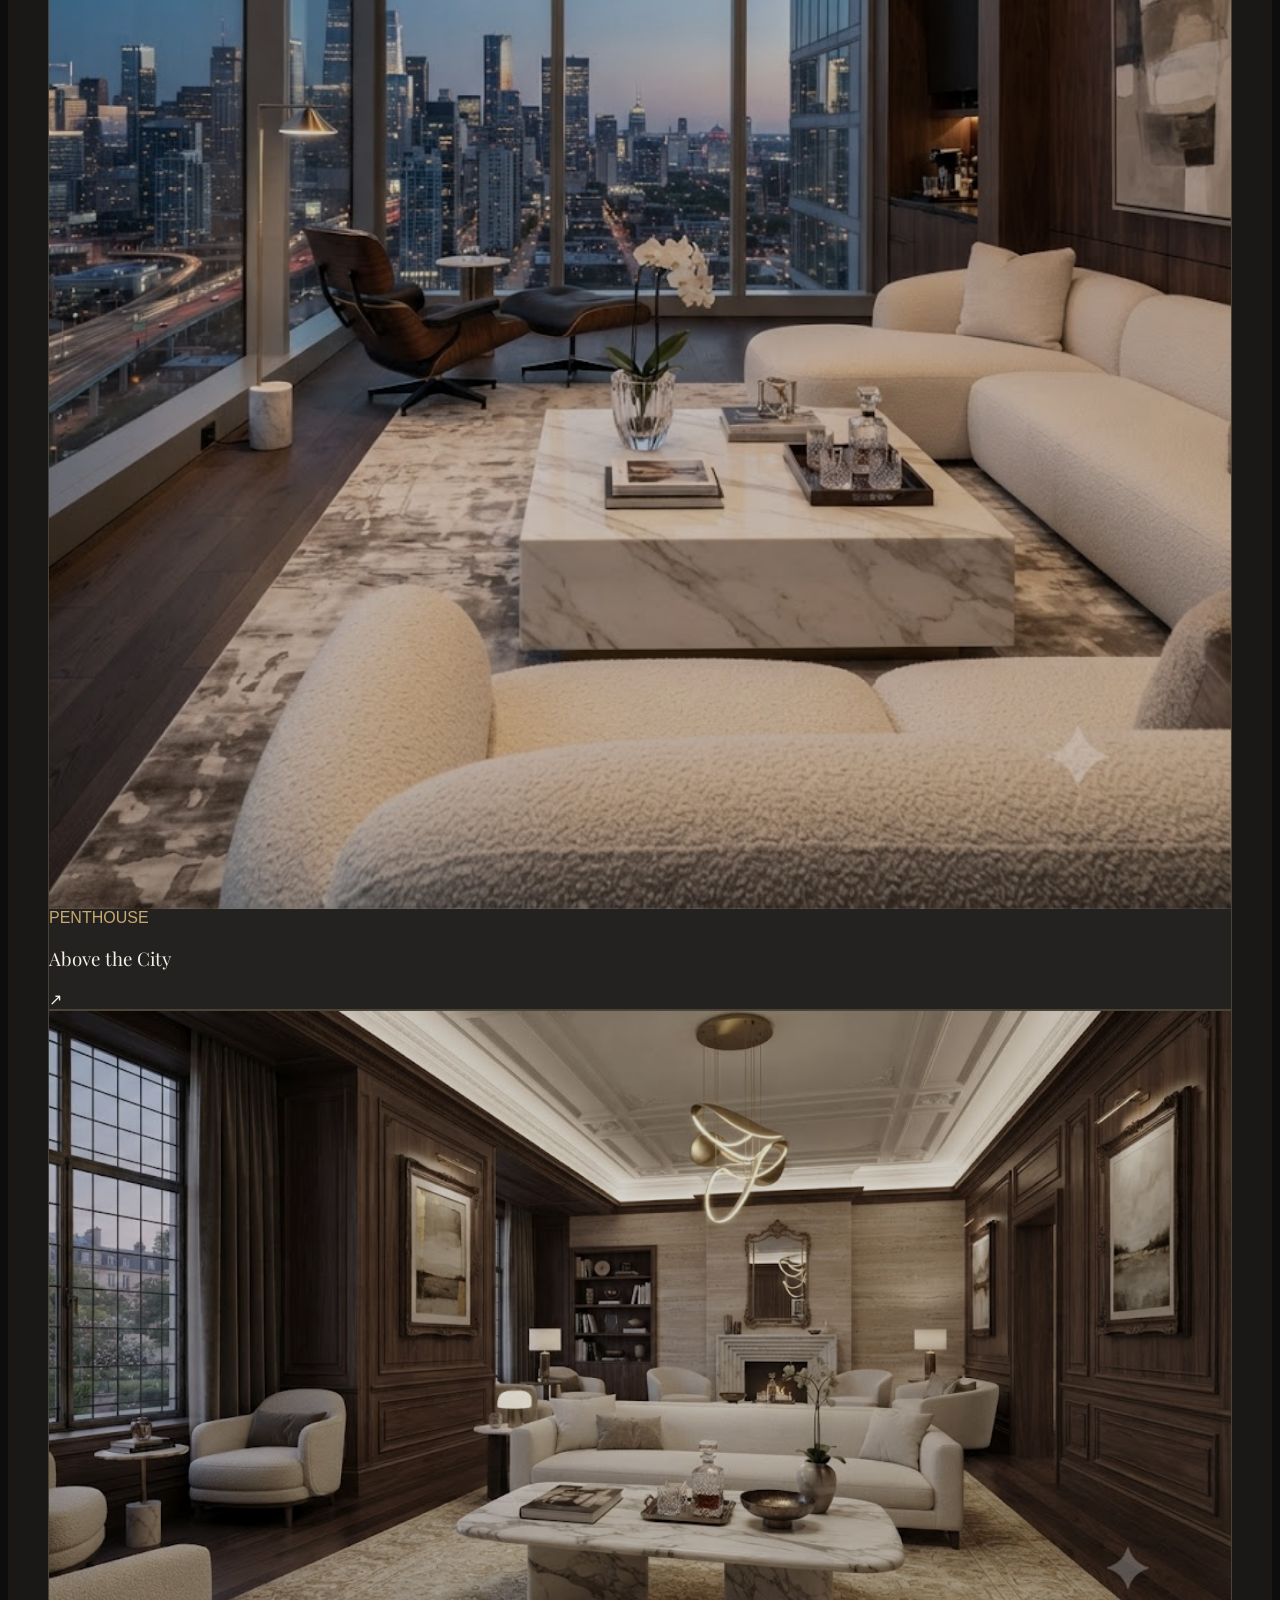
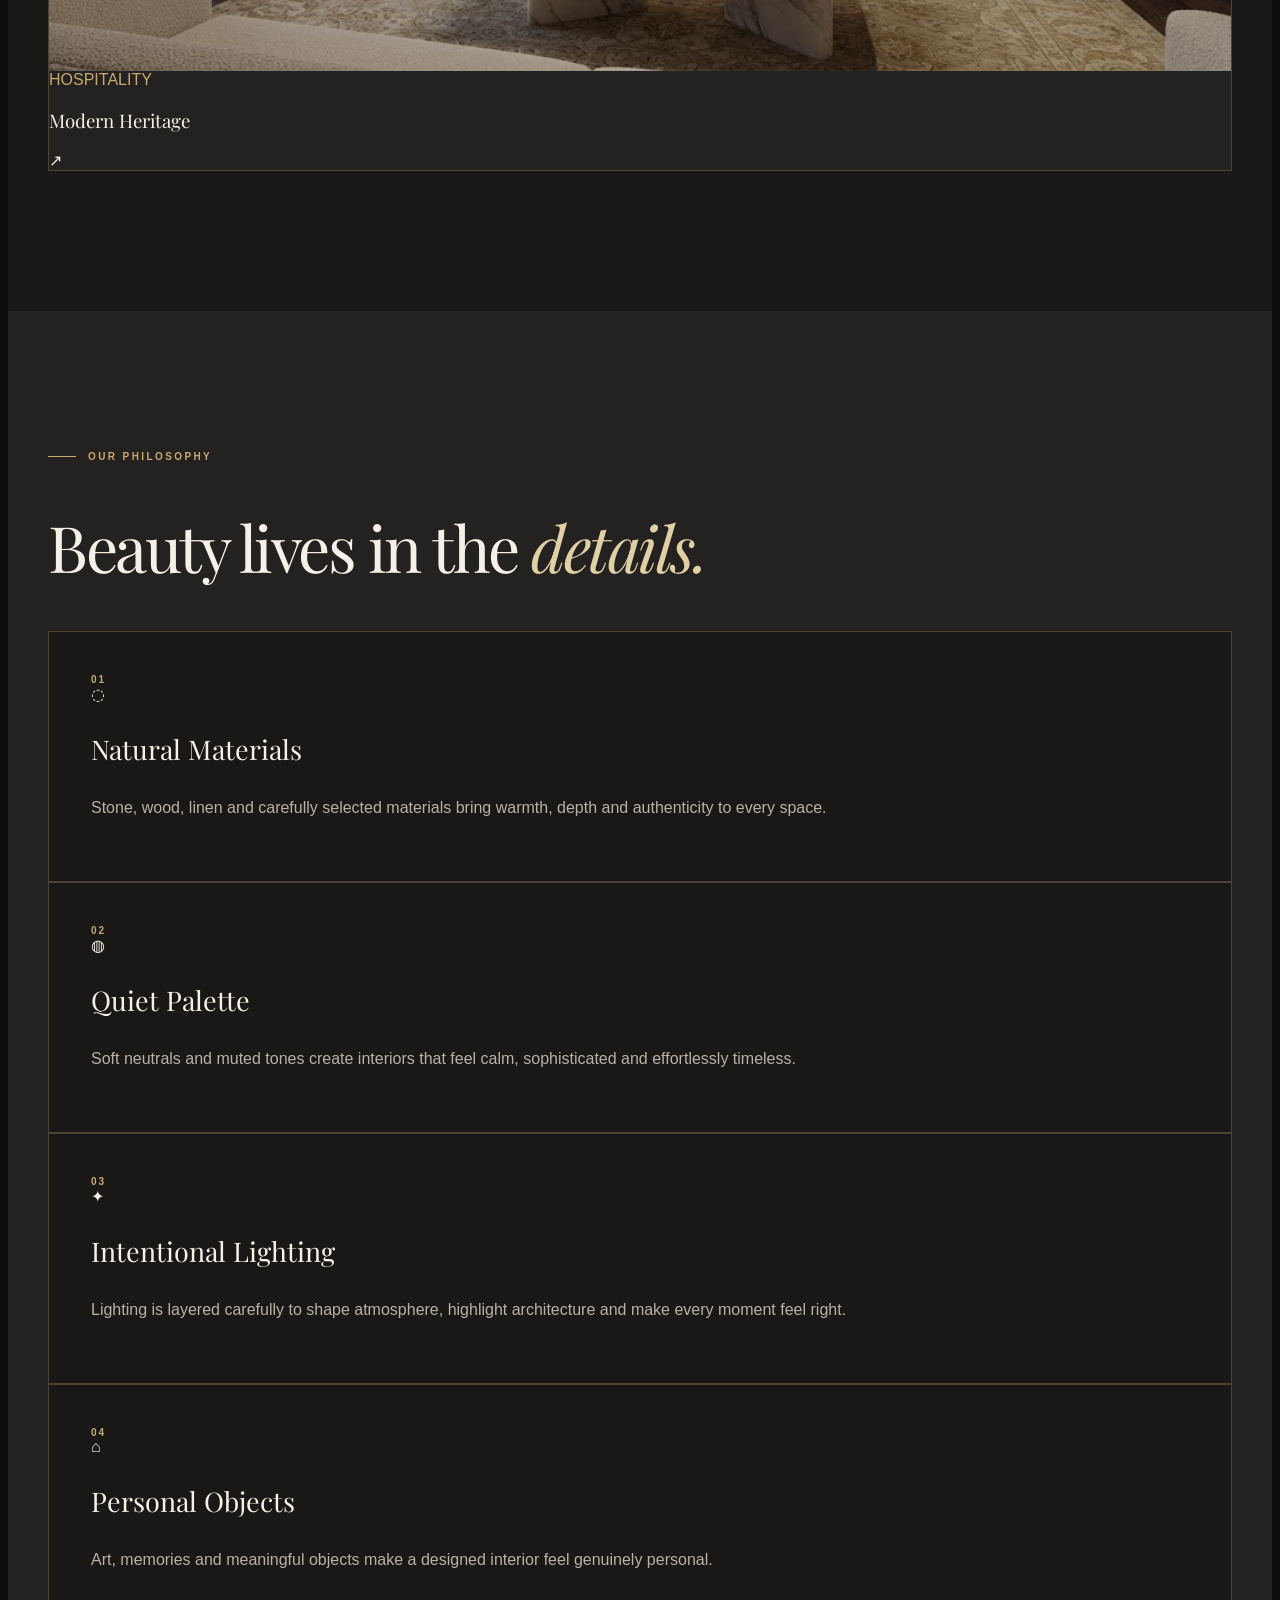
==== commit 75174766: "Fix all image paths" ====
--- a/index.html
+++ b/index.html
@@ -347,7 +347,7 @@
                 <div class="about-image reveal-image">
 
                     <img
-                        src="images/about.png"
+                        src="Images/about.png"
                         alt="Elegant luxury living room"
                         loading="lazy"
                     >
@@ -557,7 +557,7 @@
                     <div class="services-feature-image">
 
                         <img
-                            src="images/modular-kitchen.png"
+                            src="Images/modular-kitchen.png"
                             alt="Luxury modular kitchen interior"
                             loading="lazy"
                         >
@@ -900,7 +900,7 @@
                         <div class="project-image">
 
                             <img
-                                src="images/project1.png"
+                                src="Images/project1.png"
                                 alt="Luxury residential interior"
                                 loading="lazy"
                             >
@@ -938,7 +938,7 @@
                         <div class="project-image">
 
                             <img
-                                src="images/project2.png"
+                                src="Images/project2.png"
                                 alt="Modern luxury living room"
                                 loading="lazy"
                             >
@@ -976,7 +976,7 @@
                         <div class="project-image">
 
                             <img
-                                src="images/project3.png"
+                                src="Images/project3.png"
                                 alt="Elegant contemporary interior"
                                 loading="lazy"
                             >
@@ -1014,7 +1014,7 @@
                         <div class="project-image">
 
                             <img
-                                src="images/project4.png"
+                                src="Images/project4.png"
                                 alt="Luxury bedroom interior"
                                 loading="lazy"
                             >
@@ -1052,7 +1052,7 @@
                         <div class="project-image">
 
                             <img
-                                src="images/project5.png"
+                                src="Images/project5.png"
                                 alt="Minimal luxury interior"
                                 loading="lazy"
                             >
@@ -1090,7 +1090,7 @@
                         <div class="project-image">
 
                             <img
-                                src="images/project6.png"
+                                src="Images/project6.png"
                                 alt="Premium contemporary interior"
                                 loading="lazy"
                             >
@@ -1522,7 +1522,7 @@
             <div class="image-cta-image">
 
                 <img
-                    src="images/gallery1.png"
+                    src="Images/gallery1.png"
                     alt="Luxury interior designed by LuxeNest"
                 >
 
@@ -1614,7 +1614,7 @@
                     <div class="gallery-item gallery-large">
 
                         <img
-                            src="images/gallery1.png"
+                            src="Images/gallery1.png"
                             alt="Luxury living room interior"
                             loading="lazy"
                         >
@@ -1634,7 +1634,7 @@
                     <div class="gallery-item gallery-tall">
 
                         <img
-                            src="images/gallery2.png"
+                            src="Images/gallery2.png"
                             alt="Elegant interior detail"
                             loading="lazy"
                         >
@@ -1654,7 +1654,7 @@
                     <div class="gallery-item">
 
                         <img
-                            src="images/gallery3.png"
+                            src="Images/gallery3.png"
                             alt="Modern luxury interior"
                             loading="lazy"
                         >
@@ -1674,7 +1674,7 @@
                     <div class="gallery-item gallery-tall">
 
                         <img
-                            src="images/gallery4.png"
+                            src="Images/gallery4.png"
                             alt="Minimal luxury bedroom"
                             loading="lazy"
                         >
@@ -1694,7 +1694,7 @@
                     <div class="gallery-item">
 
                         <img
-                            src="images/gallery5.png"
+                            src="Images/gallery5.png"
                             alt="Luxury interior styling"
                             loading="lazy"
                         >
